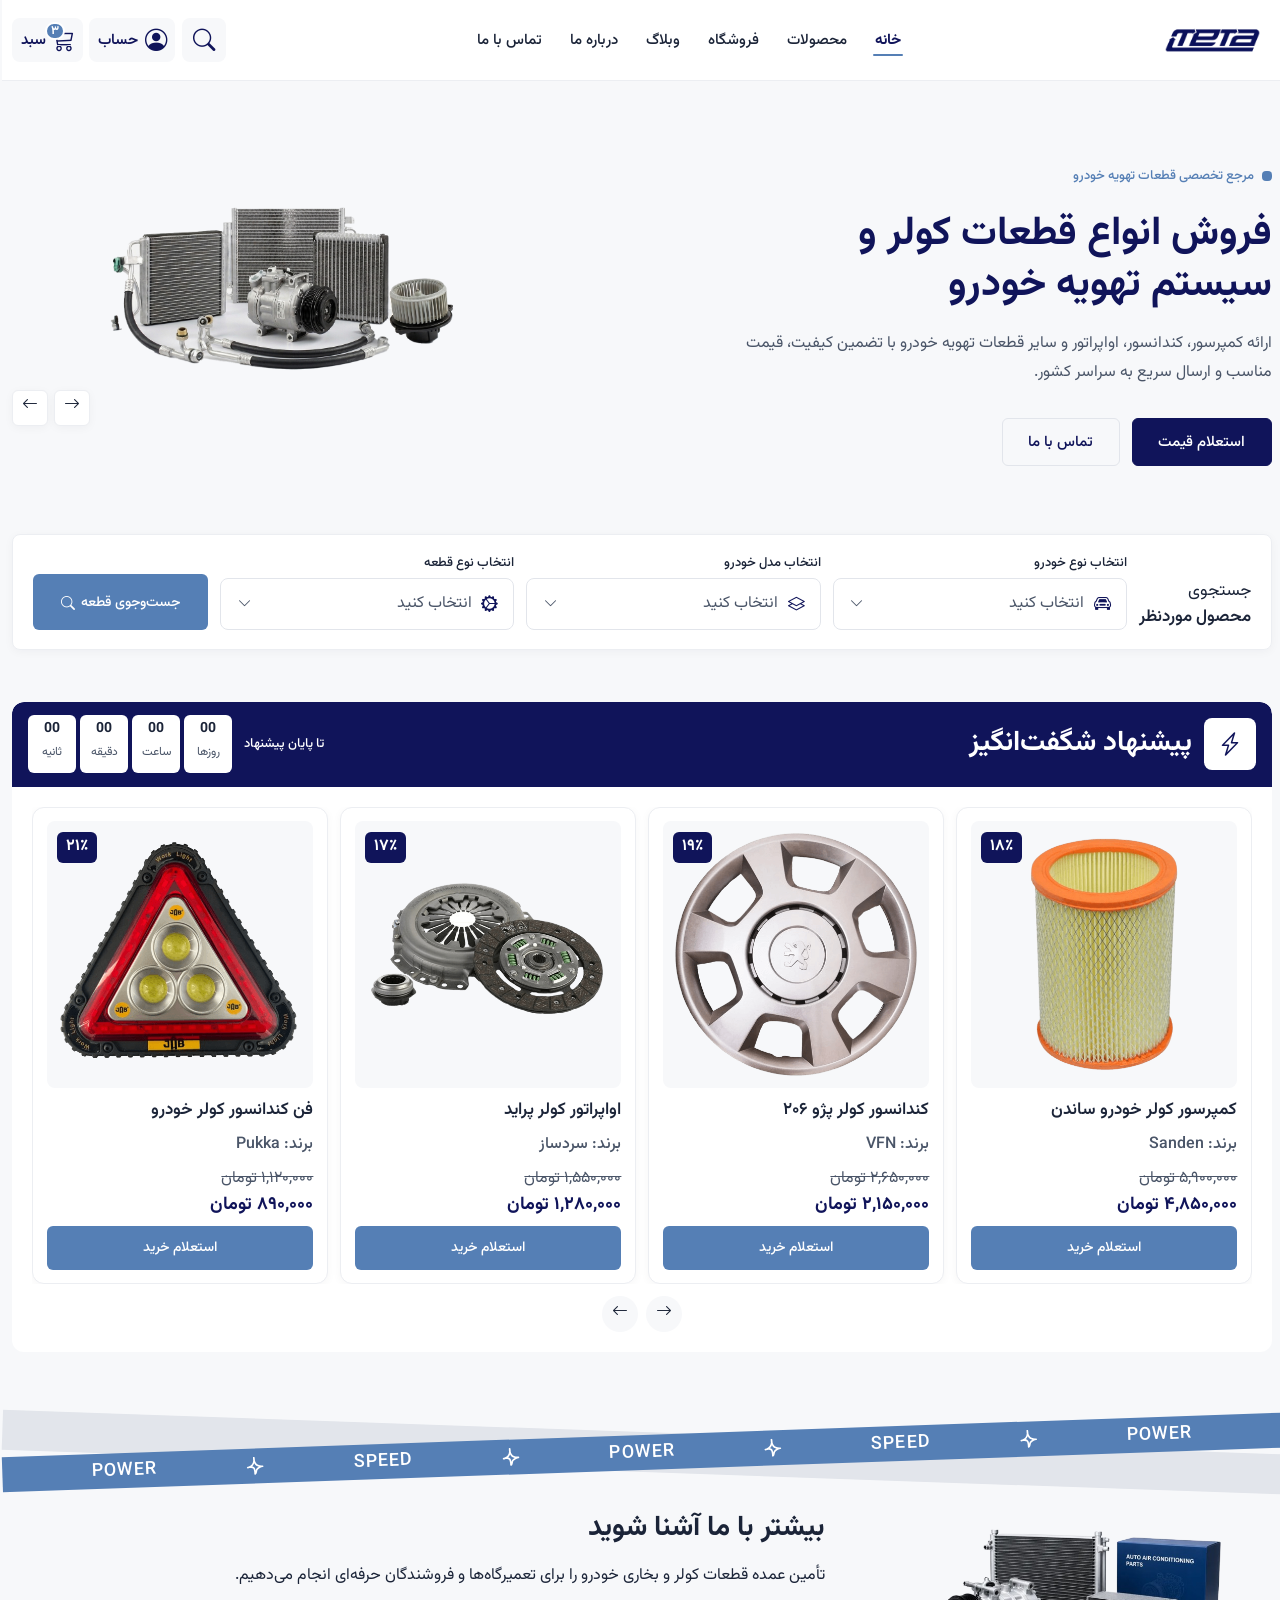
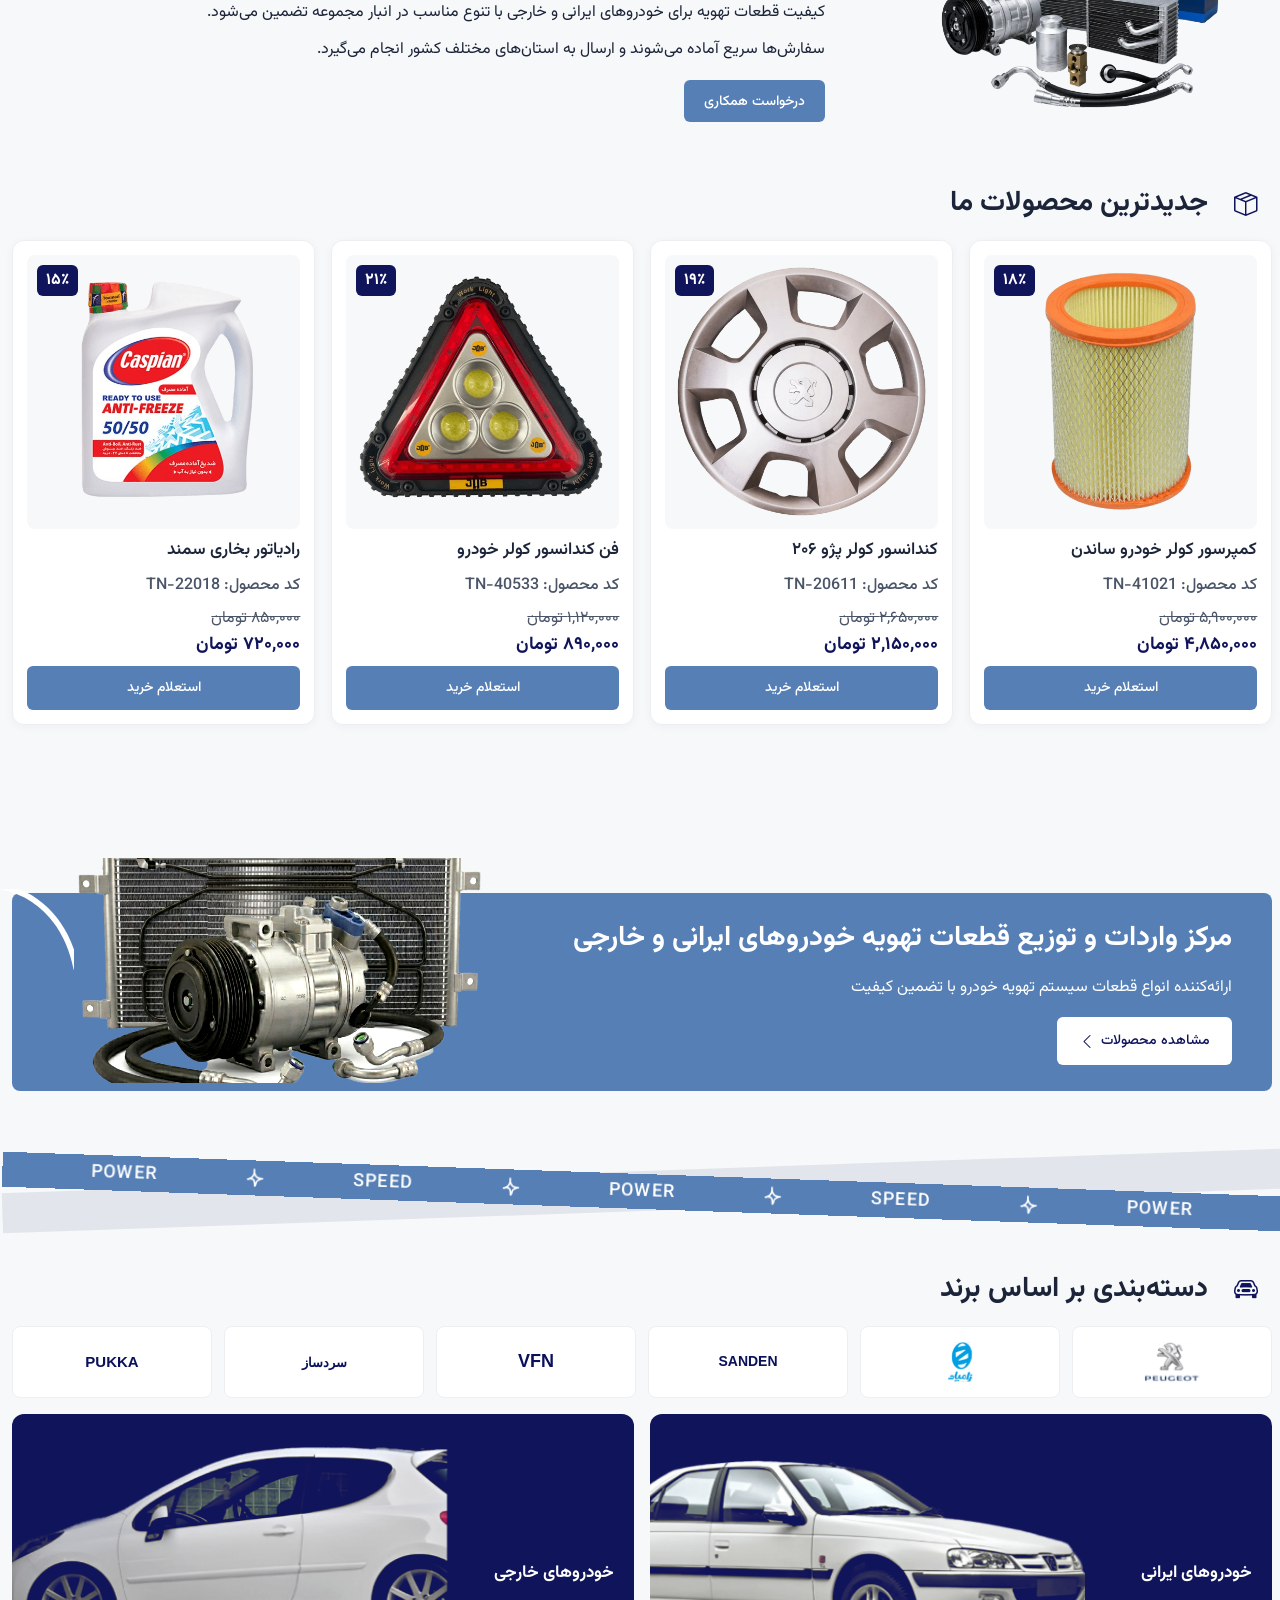
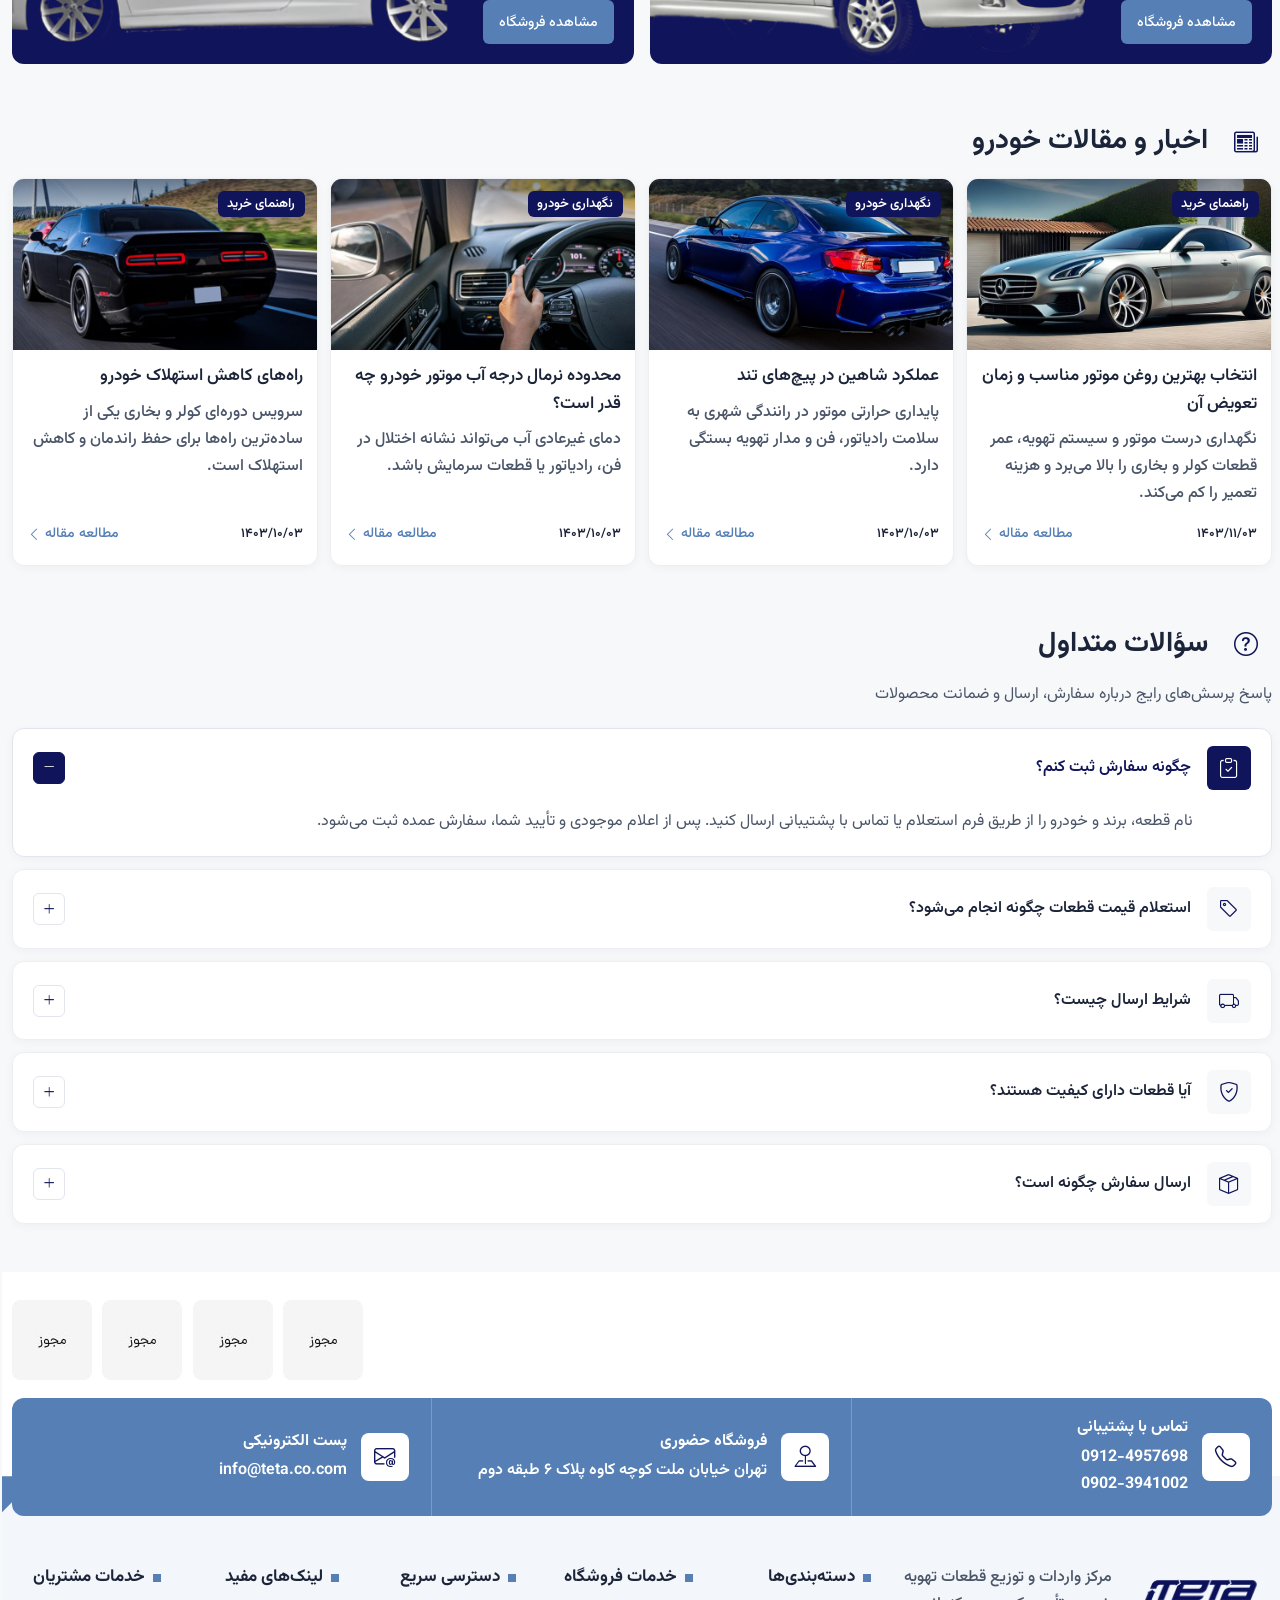
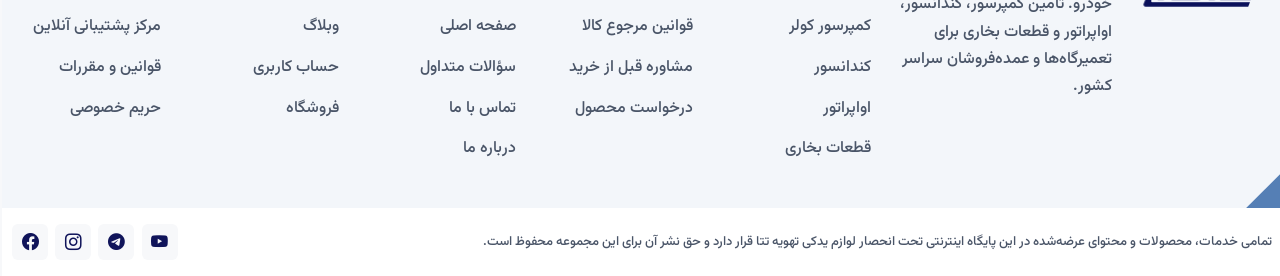
==== index.html @ c3de2de4 "Update icons in header and buttons for improved visual consistency; enhance CSS styles for better la" ====
<!DOCTYPE html>
<html lang="fa" dir="rtl">
  <head>
    <meta charset="UTF-8">
    <meta name="viewport" content="width=device-width, initial-scale=1.0">
    <title>تتا | مرجع تخصصی قطعات تهویه خودرو</title>
    <meta name="description" content="تتا، تأمین‌کننده عمده قطعات کولر و سیستم تهویه خودرو؛ کمپرسور، کندانسور، اواپراتور و قطعات بخاری برای خودروهای ایرانی و خارجی.">
    <link rel="canonical" href="https://teta.co.com/">
    <meta property="og:title" content="تتا | مرجع تخصصی قطعات تهویه خودرو">
    <meta property="og:description" content="فروش عمده کمپرسور، کندانسور، اواپراتور و سایر قطعات سیستم تهویه خودرو با تضمین کیفیت.">
    <meta property="og:type" content="website">
    <meta property="og:url" content="https://teta.co.com/">
    <meta property="og:image" content="assets/logo.png">
    <meta property="og:locale" content="fa_IR">
    <script type="application/ld+json">
      {
        "@context": "https://schema.org",
        "@type": "FAQPage",
        "inLanguage": "fa-IR",
        "mainEntity": [
          {
            "@type": "Question",
            "name": "چگونه سفارش ثبت کنم؟",
            "acceptedAnswer": {
              "@type": "Answer",
              "text": "نام قطعه، برند و خودرو را از طریق فرم استعلام یا تماس با پشتیبانی ارسال کنید. پس از اعلام موجودی و تأیید شما، سفارش عمده ثبت می‌شود."
            }
          },
          {
            "@type": "Question",
            "name": "استعلام قیمت قطعات چگونه انجام می‌شود؟",
            "acceptedAnswer": {
              "@type": "Answer",
              "text": "کد فنی یا مشخصات خودرو را اعلام کنید. قیمت عمده بر اساس تعداد، برند و موجودی انبار اعلام می‌شود."
            }
          },
          {
            "@type": "Question",
            "name": "شرایط ارسال چیست؟",
            "acceptedAnswer": {
              "@type": "Answer",
              "text": "سفارش‌ها پس از آماده‌سازی از انبار تهران به سراسر کشور ارسال می‌شوند. هزینه و زمان تقریبی هنگام تأیید سفارش اعلام می‌گردد."
            }
          },
          {
            "@type": "Question",
            "name": "آیا قطعات دارای کیفیت هستند؟",
            "acceptedAnswer": {
              "@type": "Answer",
              "text": "قطعات از برندهای معتبر تهویه خودرو تأمین و پیش از ارسال کنترل می‌شوند. در صورت مغایرت یا ایراد ساخت، طبق شرایط ضمانت بررسی می‌گردد."
            }
          },
          {
            "@type": "Question",
            "name": "ارسال سفارش چگونه است؟",
            "acceptedAnswer": {
              "@type": "Answer",
              "text": "پس از تأیید سفارش، کالا با باربری معتبر بسته‌بندی و ارسال می‌شود و وضعیت ارسال از طریق پشتیبانی قابل پیگیری است."
            }
          }
        ]
      }
    </script>
    <link rel="icon" href="assets/logo.png">
    <link rel="preconnect" href="https://fonts.googleapis.com">
    <link rel="preconnect" href="https://fonts.gstatic.com" crossorigin>
    <link href="https://fonts.googleapis.com/css2?family=Vazirmatn:wght@400;500;600;700&display=swap" rel="stylesheet">
    <link rel="stylesheet" href="https://cdn.jsdelivr.net/npm/bootstrap-icons@1.11.3/font/bootstrap-icons.min.css">
    <link rel="stylesheet" href="css/variables.css">
    <link rel="stylesheet" href="css/base.css">
    <link rel="stylesheet" href="css/components.css">
    <link rel="stylesheet" href="css/home.css">
  </head>
  <body>
    <a class="skip-link" href="#content">پرش به محتوا</a>

    <header class="site-header">
      <div class="container site-header__inner">
        <button class="site-header__menu-toggle" type="button" data-menu-toggle aria-expanded="false" aria-controls="mobile-nav" aria-label="باز کردن منو">
          <i class="bi bi-list" aria-hidden="true"></i>
        </button>

        <a class="site-header__logo" href="#hero" aria-label="تتا، صفحه اصلی">
          <img src="assets/logo.png" alt="لوگوی تتا">
        </a>

        <nav class="site-nav" aria-label="منوی اصلی">
          <ul class="site-nav__list">
            <li><a class="site-nav__link is-active" href="#hero">خانه</a></li>
            <li><a class="site-nav__link" href="#products">محصولات</a></li>
            <li><a class="site-nav__link" href="#products">فروشگاه</a></li>
            <li><a class="site-nav__link" href="#news">وبلاگ</a></li>
            <li><a class="site-nav__link" href="#about">درباره ما</a></li>
            <li><a class="site-nav__link" href="#contact">تماس با ما</a></li>
          </ul>
        </nav>

        <div class="site-header__actions">
          <button class="site-header__icon-btn site-header__search" type="button" data-search-open aria-label="جستجو">
            <i class="bi bi-search" aria-hidden="true"></i>
          </button>
          <a class="site-header__icon-btn site-header__account" href="#account" aria-label="حساب کاربری">
            <i class="bi bi-person-circle" aria-hidden="true"></i>
            <span class="site-header__icon-label">حساب</span>
          </a>
          <a class="site-header__icon-btn site-header__cart" href="#cart" aria-label="سبد خرید، ۳ کالا">
            <span class="site-header__icon-wrap">
              <i class="bi bi-cart3" aria-hidden="true"></i>
              <span class="site-header__badge">۳</span>
            </span>
            <span class="site-header__icon-label">سبد</span>
          </a>
        </div>
      </div>
    </header>

    <div class="mobile-nav" id="mobile-nav" data-mobile-nav>
      <div class="mobile-nav__backdrop" data-menu-backdrop></div>
      <div class="mobile-nav__panel" role="dialog" aria-modal="true" aria-label="منوی موبایل">
        <button class="icon-button mobile-nav__close" type="button" data-menu-close aria-label="بستن منو">
          <i class="bi bi-x-lg" aria-hidden="true"></i>
        </button>
        <a class="mobile-nav__link" href="#hero">خانه</a>
        <a class="mobile-nav__link" href="#products">محصولات</a>
        <a class="mobile-nav__link" href="#products">فروشگاه</a>
        <a class="mobile-nav__link" href="#news">وبلاگ</a>
        <a class="mobile-nav__link" href="#about">درباره ما</a>
        <a class="mobile-nav__link" href="#contact">تماس با ما</a>
        <a class="mobile-nav__link" href="#account">حساب کاربری</a>
        <a class="mobile-nav__link" href="#cart">سبد خرید <span class="site-header__badge site-header__badge--inline">۳</span></a>
        <a class="primary-button" href="#contact">استعلام قیمت</a>
      </div>
    </div>

    <div class="search-modal" data-search-modal aria-hidden="true">
      <div class="search-modal__dialog" role="dialog" aria-labelledby="search-title">
        <h2 id="search-title">به دنبال چی می‌گردید؟</h2>
        <form class="search-modal__form" data-header-search-form>
          <label class="visually-hidden" for="header-search">جستجوی محصول</label>
          <input class="search-modal__input" id="header-search" type="search" placeholder="نام قطعه، برند یا خودرو">
          <button class="primary-button" type="submit">جستجو</button>
          <button class="ghost-button" type="button" data-search-close>بستن</button>
        </form>
      </div>
    </div>

    <main id="content">
      <section class="hero" id="hero">
        <div class="container hero__grid">
          <div class="hero__copy">
            <p class="hero__eyebrow">مرجع تخصصی قطعات تهویه خودرو</p>
            <h1>فروش انواع قطعات کولر و سیستم تهویه خودرو</h1>
            <p class="hero__lead">ارائه کمپرسور، کندانسور، اواپراتور و سایر قطعات تهویه خودرو با تضمین کیفیت، قیمت مناسب و ارسال سریع به سراسر کشور.</p>
            <div class="hero__actions">
              <a class="hero-button hero-button--primary" href="#contact">استعلام قیمت</a>
              <a class="hero-button hero-button--ghost" href="#contact">تماس با ما</a>
            </div>
          </div>

          <div class="hero-slider" data-hero-slider>
            <div class="hero-slider__track">
              <article class="hero-slide is-active" data-hero-slide>
                <img class="hero-slide__image" src="assets/hero/hero-1.png" alt="کمپرسور، کندانسور و لوله‌های سیستم کولر خودرو">
              </article>
              <article class="hero-slide" data-hero-slide>
                <img class="hero-slide__image" src="assets/hero/hero-2.png" alt="قطعات کولر و تهویه خودروهای ایرانی">
              </article>
              <article class="hero-slide" data-hero-slide>
                <img class="hero-slide__image" src="assets/hero/hero-3.png" alt="قطعات کولر و تهویه خودروهای خارجی">
              </article>
            </div>
            <div class="hero-slider__nav">
              <button class="hero-slider__btn" type="button" data-hero-prev aria-label="اسلاید قبلی"><i class="bi bi-arrow-right"></i></button>
              <button class="hero-slider__btn" type="button" data-hero-next aria-label="اسلاید بعدی"><i class="bi bi-arrow-left"></i></button>
            </div>
          </div>
        </div>
      </section>

      <section class="product-search" aria-labelledby="search-heading">
        <div class="container">
          <form class="product-search__panel" data-product-search>
            <p class="product-search__title" id="search-heading">جستجوی<br><span>محصول موردنظر</span></p>
            <div class="product-search__fields">
              <div class="field-select field-select--type">
                <label class="field-select__label" for="vehicle-type">انتخاب نوع خودرو</label>
                <div class="field-select__control">
                  <select id="vehicle-type" name="vehicleType">
                    <option value="">انتخاب کنید</option>
                    <option value="سواری ایرانی">سواری ایرانی</option>
                    <option value="سواری خارجی">سواری خارجی</option>
                    <option value="خودرو سنگین">خودرو سنگین</option>
                  </select>
                </div>
              </div>
              <div class="field-select field-select--model">
                <label class="field-select__label" for="vehicle-model">انتخاب مدل خودرو</label>
                <div class="field-select__control">
                  <select id="vehicle-model" name="vehicleModel">
                    <option value="">انتخاب کنید</option>
                    <option value="پراید">پراید</option>
                    <option value="پژو ۲۰۶">پژو ۲۰۶</option>
                    <option value="پژو ۴۰۵">پژو ۴۰۵</option>
                    <option value="سمند">سمند</option>
                    <option value="شاهین">شاهین</option>
                    <option value="زانتیا">زانتیا</option>
                  </select>
                </div>
              </div>
              <div class="field-select field-select--part">
                <label class="field-select__label" for="part">انتخاب نوع قطعه</label>
                <div class="field-select__control">
                  <select id="part" name="part">
                    <option value="">انتخاب کنید</option>
                    <option value="کمپرسور">کمپرسور کولر</option>
                    <option value="کندانسور">کندانسور</option>
                    <option value="اواپراتور">اواپراتور</option>
                    <option value="فن کولر">فن کولر</option>
                    <option value="درایر">درایر</option>
                    <option value="بخاری">رادیاتور بخاری</option>
                  </select>
                </div>
              </div>
              <button class="primary-button product-search__submit" type="submit">
                جست‌وجوی قطعه
                <i class="bi bi-search" aria-hidden="true"></i>
              </button>
            </div>
          </form>
        </div>
      </section>

      <section class="offers" aria-labelledby="offers-title">
        <div class="container">
          <div class="panel">
            <div class="section-head section-head--dark">
              <div class="section-head__title-wrap">
                <span class="section-head__icon" aria-hidden="true"><i class="bi bi-lightning-charge"></i></span>
                <h2 class="section-head__title" id="offers-title">پیشنهاد شگفت‌انگیز</h2>
              </div>
              <div class="countdown" data-countdown="2026-09-24T23:59:59">
                <p class="countdown__caption">تا پایان پیشنهاد</p>
                <div class="countdown__items">
                  <div class="countdown__item"><span class="countdown__value" data-days>00</span><span class="countdown__label">روزها</span></div>
                  <div class="countdown__item"><span class="countdown__value" data-hours>00</span><span class="countdown__label">ساعت</span></div>
                  <div class="countdown__item"><span class="countdown__value" data-minutes>00</span><span class="countdown__label">دقیقه</span></div>
                  <div class="countdown__item"><span class="countdown__value" data-seconds>00</span><span class="countdown__label">ثانیه</span></div>
                </div>
              </div>
            </div>
            <div class="panel__body">
              <div class="carousel" data-carousel data-desktop="4" data-tablet="3" data-mobile="1" data-autoplay="true">
                <div class="carousel__viewport">
                  <div class="carousel__track" data-carousel-track data-product-rail="featured"></div>
                </div>
                <div class="carousel__nav">
                  <button class="carousel__btn" type="button" data-carousel-prev aria-label="قبلی"><i class="bi bi-arrow-right"></i></button>
                  <button class="carousel__btn" type="button" data-carousel-next aria-label="بعدی"><i class="bi bi-arrow-left"></i></button>
                </div>
              </div>
            </div>
          </div>
        </div>
      </section>

      <div class="marquee" aria-hidden="true">
        <div class="marquee__bar">
          <span class="marquee__item">POWER</span>
          <span class="marquee__bolt"></span>
          <span class="marquee__item">SPEED</span>
          <span class="marquee__bolt"></span>
          <span class="marquee__item">POWER</span>
          <span class="marquee__bolt"></span>
          <span class="marquee__item">SPEED</span>
          <span class="marquee__bolt"></span>
          <span class="marquee__item">POWER</span>
        </div>
      </div>

      <section class="about" id="about">
        <div class="container about__grid">
          <div class="about__visual">
            <img class="about__image" src="assets/hero/about.png" alt="قطعات سیستم تهویه و کولر خودرو">
          </div>
          <div class="about__text">
            <h2>بیشتر با ما آشنا شوید</h2>
            <div class="about__copy">
              <p>تأمین عمده قطعات کولر و بخاری خودرو را برای تعمیرگاه‌ها و فروشندگان حرفه‌ای انجام می‌دهیم.</p>
              <p>کیفیت قطعات تهویه برای خودروهای ایرانی و خارجی با تنوع مناسب در انبار مجموعه تضمین می‌شود.</p>
              <p>سفارش‌ها سریع آماده می‌شوند و ارسال به استان‌های مختلف کشور انجام می‌گیرد.</p>
            </div>
            <a class="primary-button about__cta" href="#contact">درخواست همکاری</a>
          </div>
        </div>
      </section>

      <section class="products-rail" id="products" aria-labelledby="newest-title">
        <div class="container">
          <div class="section-head section-head--light">
            <div class="section-head__title-wrap">
              <span class="section-head__icon" aria-hidden="true"><i class="bi bi-box-seam"></i></span>
              <h2 id="newest-title">جدیدترین محصولات ما</h2>
            </div>
          </div>
          <div class="product-grid" data-product-rail="newest"></div>
        </div>
      </section>

      <section class="promo-banner" aria-label="معرفی مجموعه تتا">
        <div class="container">
          <div class="promo-banner__panel">
            <svg class="promo-banner__curve" viewBox="0 0 75 82" aria-hidden="true" focusable="false">
              <path fill="currentColor" fill-rule="evenodd" d="M2.26183 0.569805C42.4929 8.57232 66.8041 41.0889 74.4559 79.7284C74.7472 81.2478 76.226 82.2495 77.7496 81.9456C79.2621 81.6417 80.2479 80.1561 79.9454 78.6366C71.8566 37.7349 45.9214 3.5188 3.34879 -4.94518C1.82514 -5.24907 0.357025 -4.25865 0.0545359 -2.73919C-0.247954 -1.20847 0.738179 0.265912 2.26183 0.569805Z"/>
            </svg>
            <div class="promo-banner__copy">
              <h2 class="promo-banner__title">مرکز واردات و توزیع قطعات تهویه خودروهای ایرانی و خارجی</h2>
              <p class="promo-banner__subtitle">ارائه‌کننده انواع قطعات سیستم تهویه خودرو با تضمین کیفیت</p>
              <a class="promo-banner__cta" href="#products">
                مشاهده محصولات
                <i class="bi bi-chevron-left" aria-hidden="true"></i>
              </a>
            </div>
            <div class="promo-banner__media">
              <img class="promo-banner__image" src="assets/hero/banner.png" alt="کمپرسور، کندانسور و شیلنگ‌های سیستم تهویه خودرو">
            </div>
          </div>
        </div>
      </section>

      <div class="marquee marquee--reverse" aria-hidden="true">
        <div class="marquee__bar">
          <span class="marquee__item">POWER</span>
          <span class="marquee__bolt"></span>
          <span class="marquee__item">SPEED</span>
          <span class="marquee__bolt"></span>
          <span class="marquee__item">POWER</span>
          <span class="marquee__bolt"></span>
          <span class="marquee__item">SPEED</span>
          <span class="marquee__bolt"></span>
          <span class="marquee__item">POWER</span>
        </div>
      </div>

      <section class="brands-section" aria-labelledby="brands-title">
        <div class="container">
          <div class="section-head section-head--light">
            <div class="section-head__title-wrap">
              <span class="section-head__icon" aria-hidden="true"><i class="bi bi-car-front"></i></span>
              <h2 id="brands-title">دسته‌بندی بر اساس برند</h2>
            </div>
          </div>
          <div class="carousel" data-carousel data-desktop="6" data-tablet="5" data-mobile="3">
            <div class="carousel__viewport">
              <div class="carousel__track" data-carousel-track>
                <div class="carousel__slide" data-carousel-slide>
                  <a class="brand-card" href="#products">
                    <span class="brand-card__logo">
                      <img src="assets/brands/peugeot.svg" alt="پژو" width="80" height="40">
                    </span>
                  </a>
                </div>
                <div class="carousel__slide" data-carousel-slide>
                  <a class="brand-card" href="#products">
                    <span class="brand-card__logo">
                      <img src="assets/brands/zamyad.svg" alt="زامیاد" width="80" height="40">
                    </span>
                  </a>
                </div>
                <div class="carousel__slide" data-carousel-slide>
                  <a class="brand-card" href="#products">
                    <span class="brand-card__logo">
                      <img src="assets/brands/sanden.svg" alt="Sanden" width="80" height="40">
                    </span>
                  </a>
                </div>
                <div class="carousel__slide" data-carousel-slide>
                  <a class="brand-card" href="#products">
                    <span class="brand-card__logo">
                      <img src="assets/brands/vfn.svg" alt="VFN" width="80" height="40">
                    </span>
                  </a>
                </div>
                <div class="carousel__slide" data-carousel-slide>
                  <a class="brand-card" href="#products">
                    <span class="brand-card__logo">
                      <img src="assets/brands/sardsaz.svg" alt="سردساز" width="80" height="40">
                    </span>
                  </a>
                </div>
                <div class="carousel__slide" data-carousel-slide>
                  <a class="brand-card" href="#products">
                    <span class="brand-card__logo">
                      <img src="assets/brands/pukka.svg" alt="Pukka" width="80" height="40">
                    </span>
                  </a>
                </div>
                <div class="carousel__slide" data-carousel-slide>
                  <a class="brand-card" href="#products">
                    <span class="brand-card__logo">
                      <img src="assets/brands/soyab.svg" alt="سویاب صنعت" width="80" height="40">
                    </span>
                  </a>
                </div>
              </div>
            </div>
          </div>

          <div class="category-banners">
            <a class="category-banner category-banner--iranian" href="#products" aria-label="خودروهای ایرانی، مشاهده فروشگاه">
              <img class="category-banner__image" src="assets/category/iranian.png" alt="">
              <span class="category-banner__overlay" aria-hidden="true"></span>
              <span class="category-banner__content">
                <h3 class="category-banner__title">خودروهای ایرانی</h3>
                <span class="primary-button category-banner__cta" aria-hidden="true">مشاهده فروشگاه</span>
              </span>
            </a>
            <a class="category-banner category-banner--foreign" href="#products" aria-label="خودروهای خارجی، مشاهده فروشگاه">
              <img class="category-banner__image" src="assets/category/peugeot-206.png" alt="">
              <span class="category-banner__overlay" aria-hidden="true"></span>
              <span class="category-banner__content">
                <h3 class="category-banner__title">خودروهای خارجی</h3>
                <span class="primary-button category-banner__cta" aria-hidden="true">مشاهده فروشگاه</span>
              </span>
            </a>
          </div>
        </div>
      </section>

      <section class="news-section" id="news" aria-labelledby="news-title">
        <div class="container">
          <div class="section-head section-head--light">
            <div class="section-head__title-wrap">
              <span class="section-head__icon" aria-hidden="true"><i class="bi bi-newspaper"></i></span>
              <h2 id="news-title">اخبار و مقالات خودرو</h2>
            </div>
          </div>
          <div class="media-grid">
            <article class="media-card">
              <a class="media-card__link" href="#news" aria-label="مطالعه مقاله: انتخاب بهترین روغن موتور مناسب و زمان تعویض آن">
                <span class="media-card__image-wrap">
                  <img class="media-card__image" src="assets/blog/blog-1.jpg" alt="">
                  <span class="media-card__category">راهنمای خرید</span>
                </span>
                <span class="media-card__body">
                  <h3 class="media-card__title">انتخاب بهترین روغن موتور مناسب و زمان تعویض آن</h3>
                  <p class="media-card__excerpt">نگهداری درست موتور و سیستم تهویه، عمر قطعات کولر و بخاری را بالا می‌برد و هزینه تعمیر را کم می‌کند.</p>
                  <span class="media-card__footer">
                    <time class="media-card__date" datetime="2025-01-22">۱۴۰۳/۱۱/۰۳</time>
                    <span class="media-card__cta">مطالعه مقاله <i class="bi bi-chevron-left" aria-hidden="true"></i></span>
                  </span>
                </span>
              </a>
            </article>
            <article class="media-card">
              <a class="media-card__link" href="#news" aria-label="مطالعه مقاله: عملکرد شاهین در پیچ‌های تند">
                <span class="media-card__image-wrap">
                  <img class="media-card__image" src="assets/blog/blog-2.jpg" alt="">
                  <span class="media-card__category">نگهداری خودرو</span>
                </span>
                <span class="media-card__body">
                  <h3 class="media-card__title">عملکرد شاهین در پیچ‌های تند</h3>
                  <p class="media-card__excerpt">پایداری حرارتی موتور در رانندگی شهری به سلامت رادیاتور، فن و مدار تهویه بستگی دارد.</p>
                  <span class="media-card__footer">
                    <time class="media-card__date" datetime="2024-12-23">۱۴۰۳/۱۰/۰۳</time>
                    <span class="media-card__cta">مطالعه مقاله <i class="bi bi-chevron-left" aria-hidden="true"></i></span>
                  </span>
                </span>
              </a>
            </article>
            <article class="media-card">
              <a class="media-card__link" href="#news" aria-label="مطالعه مقاله: محدوده نرمال درجه آب موتور خودرو چه قدر است؟">
                <span class="media-card__image-wrap">
                  <img class="media-card__image" src="assets/blog/blog-3.jpg" alt="">
                  <span class="media-card__category">نگهداری خودرو</span>
                </span>
                <span class="media-card__body">
                  <h3 class="media-card__title">محدوده نرمال درجه آب موتور خودرو چه قدر است؟</h3>
                  <p class="media-card__excerpt">دمای غیرعادی آب می‌تواند نشانه اختلال در فن، رادیاتور یا قطعات سرمایش باشد.</p>
                  <span class="media-card__footer">
                    <time class="media-card__date" datetime="2024-12-23">۱۴۰۳/۱۰/۰۳</time>
                    <span class="media-card__cta">مطالعه مقاله <i class="bi bi-chevron-left" aria-hidden="true"></i></span>
                  </span>
                </span>
              </a>
            </article>
            <article class="media-card">
              <a class="media-card__link" href="#news" aria-label="مطالعه مقاله: راه‌های کاهش استهلاک خودرو">
                <span class="media-card__image-wrap">
                  <img class="media-card__image" src="assets/blog/blog-4.jpg" alt="">
                  <span class="media-card__category">راهنمای خرید</span>
                </span>
                <span class="media-card__body">
                  <h3 class="media-card__title">راه‌های کاهش استهلاک خودرو</h3>
                  <p class="media-card__excerpt">سرویس دوره‌ای کولر و بخاری یکی از ساده‌ترین راه‌ها برای حفظ راندمان و کاهش استهلاک است.</p>
                  <span class="media-card__footer">
                    <time class="media-card__date" datetime="2024-12-23">۱۴۰۳/۱۰/۰۳</time>
                    <span class="media-card__cta">مطالعه مقاله <i class="bi bi-chevron-left" aria-hidden="true"></i></span>
                  </span>
                </span>
              </a>
            </article>
          </div>
        </div>
      </section>

      <section class="faq-section" id="faq" aria-labelledby="faq-title">
        <div class="container">
          <div class="section-head section-head--light">
            <div class="section-head__title-wrap">
              <span class="section-head__icon" aria-hidden="true"><i class="bi bi-question-circle"></i></span>
              <h2 id="faq-title">سؤالات متداول</h2>
            </div>
          </div>
          <p class="faq-section__lead">پاسخ پرسش‌های رایج درباره سفارش، ارسال و ضمانت محصولات</p>
          <div class="faq" data-faq>
            <article class="faq__item is-open">
              <h3 class="faq__heading">
                <button class="faq__question" type="button" id="faq-q-1" data-faq-trigger aria-expanded="true" aria-controls="faq-a-1">
                  <span class="faq__icon" aria-hidden="true"><i class="bi bi-clipboard-check"></i></span>
                  <span class="faq__text">چگونه سفارش ثبت کنم؟</span>
                  <span class="faq__toggle" aria-hidden="true"><i class="bi bi-plus-lg faq__toggle-plus"></i><i class="bi bi-dash-lg faq__toggle-minus"></i></span>
                </button>
              </h3>
              <div class="faq__panel" id="faq-a-1" role="region" aria-labelledby="faq-q-1" aria-hidden="false" data-faq-panel>
                <div class="faq__panel-inner">
                  <p class="faq__answer">نام قطعه، برند و خودرو را از طریق فرم استعلام یا تماس با پشتیبانی ارسال کنید. پس از اعلام موجودی و تأیید شما، سفارش عمده ثبت می‌شود.</p>
                </div>
              </div>
            </article>
            <article class="faq__item">
              <h3 class="faq__heading">
                <button class="faq__question" type="button" id="faq-q-2" data-faq-trigger aria-expanded="false" aria-controls="faq-a-2">
                  <span class="faq__icon" aria-hidden="true"><i class="bi bi-tag"></i></span>
                  <span class="faq__text">استعلام قیمت قطعات چگونه انجام می‌شود؟</span>
                  <span class="faq__toggle" aria-hidden="true"><i class="bi bi-plus-lg faq__toggle-plus"></i><i class="bi bi-dash-lg faq__toggle-minus"></i></span>
                </button>
              </h3>
              <div class="faq__panel" id="faq-a-2" role="region" aria-labelledby="faq-q-2" aria-hidden="true" data-faq-panel>
                <div class="faq__panel-inner">
                  <p class="faq__answer">کد فنی یا مشخصات خودرو را اعلام کنید. قیمت عمده بر اساس تعداد، برند و موجودی انبار اعلام می‌شود.</p>
                </div>
              </div>
            </article>
            <article class="faq__item">
              <h3 class="faq__heading">
                <button class="faq__question" type="button" id="faq-q-3" data-faq-trigger aria-expanded="false" aria-controls="faq-a-3">
                  <span class="faq__icon" aria-hidden="true"><i class="bi bi-truck"></i></span>
                  <span class="faq__text">شرایط ارسال چیست؟</span>
                  <span class="faq__toggle" aria-hidden="true"><i class="bi bi-plus-lg faq__toggle-plus"></i><i class="bi bi-dash-lg faq__toggle-minus"></i></span>
                </button>
              </h3>
              <div class="faq__panel" id="faq-a-3" role="region" aria-labelledby="faq-q-3" aria-hidden="true" data-faq-panel>
                <div class="faq__panel-inner">
                  <p class="faq__answer">سفارش‌ها پس از آماده‌سازی از انبار تهران به سراسر کشور ارسال می‌شوند. هزینه و زمان تقریبی هنگام تأیید سفارش اعلام می‌گردد.</p>
                </div>
              </div>
            </article>
            <article class="faq__item">
              <h3 class="faq__heading">
                <button class="faq__question" type="button" id="faq-q-4" data-faq-trigger aria-expanded="false" aria-controls="faq-a-4">
                  <span class="faq__icon" aria-hidden="true"><i class="bi bi-shield-check"></i></span>
                  <span class="faq__text">آیا قطعات دارای کیفیت هستند؟</span>
                  <span class="faq__toggle" aria-hidden="true"><i class="bi bi-plus-lg faq__toggle-plus"></i><i class="bi bi-dash-lg faq__toggle-minus"></i></span>
                </button>
              </h3>
              <div class="faq__panel" id="faq-a-4" role="region" aria-labelledby="faq-q-4" aria-hidden="true" data-faq-panel>
                <div class="faq__panel-inner">
                  <p class="faq__answer">قطعات از برندهای معتبر تهویه خودرو تأمین و پیش از ارسال کنترل می‌شوند. در صورت مغایرت یا ایراد ساخت، طبق شرایط ضمانت بررسی می‌گردد.</p>
                </div>
              </div>
            </article>
            <article class="faq__item">
              <h3 class="faq__heading">
                <button class="faq__question" type="button" id="faq-q-5" data-faq-trigger aria-expanded="false" aria-controls="faq-a-5">
                  <span class="faq__icon" aria-hidden="true"><i class="bi bi-box-seam"></i></span>
                  <span class="faq__text">ارسال سفارش چگونه است؟</span>
                  <span class="faq__toggle" aria-hidden="true"><i class="bi bi-plus-lg faq__toggle-plus"></i><i class="bi bi-dash-lg faq__toggle-minus"></i></span>
                </button>
              </h3>
              <div class="faq__panel" id="faq-a-5" role="region" aria-labelledby="faq-q-5" aria-hidden="true" data-faq-panel>
                <div class="faq__panel-inner">
                  <p class="faq__answer">پس از تأیید سفارش، کالا با باربری معتبر بسته‌بندی و ارسال می‌شود و وضعیت ارسال از طریق پشتیبانی قابل پیگیری است.</p>
                </div>
              </div>
            </article>
          </div>
        </div>
      </section>
    </main>

    <footer class="site-footer" id="contact">
      <div class="container">
        <div class="footer-licenses" aria-label="مجوزها">
          <img class="footer-licenses__item" src="assets/license.jpg" alt="">
          <img class="footer-licenses__item" src="assets/license.jpg" alt="">
          <img class="footer-licenses__item" src="assets/license.jpg" alt="">
          <img class="footer-licenses__item" src="assets/license.jpg" alt="">
        </div>

        <div class="footer-contacts">
          <article class="footer-contact">
            <span class="footer-contact__icon" aria-hidden="true"><i class="bi bi-telephone"></i></span>
            <div class="footer-contact__body">
              <p class="footer-contact__label">تماس با پشتیبانی</p>
              <p class="footer-contact__value">0912-4957698<br>0902-3941002</p>
            </div>
          </article>
          <article class="footer-contact">
            <span class="footer-contact__icon" aria-hidden="true"><i class="bi bi-pin-map"></i></span>
            <div class="footer-contact__body">
              <p class="footer-contact__label">فروشگاه حضوری</p>
              <p class="footer-contact__value">تهران خیابان ملت کوچه کاوه پلاک ۶ طبقه دوم</p>
            </div>
          </article>
          <article class="footer-contact">
            <span class="footer-contact__icon" aria-hidden="true"><i class="bi bi-envelope-at"></i></span>
            <div class="footer-contact__body">
              <p class="footer-contact__label">پست الکترونیکی</p>
              <p class="footer-contact__value">info@teta.co.com</p>
            </div>
          </article>
        </div>
      </div>

      <div class="footer-body">
        <div class="container">
          <div class="footer-main">
            <div class="footer-brand">
              <img class="footer-brand__logo" src="assets/logo.png" alt="تتا">
              <p class="footer-brand__text">مرکز واردات و توزیع قطعات تهویه خودرو. تأمین کمپرسور، کندانسور، اواپراتور و قطعات بخاری برای تعمیرگاه‌ها و عمده‌فروشان سراسر کشور.</p>
            </div>
            <div class="footer-links">
              <h3 class="footer-links__title">دسته‌بندی‌ها</h3>
              <a href="#products">کمپرسور کولر</a>
              <a href="#products">کندانسور</a>
              <a href="#products">اواپراتور</a>
              <a href="#products">قطعات بخاری</a>
            </div>
            <div class="footer-links">
              <h3 class="footer-links__title">خدمات فروشگاه</h3>
              <a href="#contact">قوانین مرجوع کالا</a>
              <a href="#contact">مشاوره قبل از خرید</a>
              <a href="#contact">درخواست محصول</a>
            </div>
            <div class="footer-links">
              <h3 class="footer-links__title">دسترسی سریع</h3>
              <a href="#hero">صفحه اصلی</a>
              <a href="#faq">سؤالات متداول</a>
              <a href="#contact">تماس با ما</a>
              <a href="#about">درباره ما</a>
            </div>
            <div class="footer-links">
              <h3 class="footer-links__title">لینک‌های مفید</h3>
              <a href="#news">وبلاگ</a>
              <a href="#account">حساب کاربری</a>
              <a href="#products">فروشگاه</a>
            </div>
            <div class="footer-links">
              <h3 class="footer-links__title">خدمات مشتریان</h3>
              <a href="#contact">مرکز پشتیبانی آنلاین</a>
              <a href="#contact">قوانین و مقررات</a>
              <a href="#contact">حریم خصوصی</a>
            </div>
          </div>
        </div>
      </div>

      <div class="footer-bottom">
        <div class="container footer-bottom__inner">
          <p>تمامی خدمات، محصولات و محتوای عرضه‌شده در این پایگاه اینترنتی تحت انحصار لوازم یدکی تهویه تتا قرار دارد و حق نشر آن برای این مجموعه محفوظ است.</p>
          <div class="social-links">
            <a href="#" aria-label="یوتیوب"><i class="bi bi-youtube"></i></a>
            <a href="#" aria-label="تلگرام"><i class="bi bi-telegram"></i></a>
            <a href="#" aria-label="اینستاگرام"><i class="bi bi-instagram"></i></a>
            <a href="#" aria-label="فیسبوک"><i class="bi bi-facebook"></i></a>
          </div>
        </div>
      </div>
    </footer>

    <script type="module" src="js/main.js"></script>
  </body>
</html>
---- css/variables.css ----
:root {
  --color-primary: #10145a;
  --color-secondary: #557fb5;
  --color-text: #1b2438;
  --color-accent: #1b2438;
  --color-muted: #4a5568;
  --color-white: #ffffff;
  --color-bg: #f7f8fa;
  --color-border: #e2e5eb;
  --color-border-soft: #eceef2;
  --color-overlay: rgba(27, 36, 56, 0.55);
  --color-blur: rgba(85, 127, 181, 0.22);
  --color-glass: rgba(217, 217, 217, 0.16);
  --color-surface-tint: color-mix(in srgb, var(--color-secondary) 10%, var(--color-white));
  --color-border-tint: color-mix(in srgb, var(--color-secondary) 28%, var(--color-white));
  --color-footer-bg: color-mix(in srgb, var(--color-secondary) 7%, var(--color-white));

  --font-family-base: "Vazirmatn", "IRANSansX", Tahoma, Arial, sans-serif;
  --font-family-heading: "Vazirmatn", "IRANSansX", Tahoma, Arial, sans-serif;
  --font-size-hero: 2.25rem;
  --font-size-section: 1.5rem;
  --font-size-card: 0.9375rem;
  --font-size-body: 0.875rem;
  --font-size-meta: 0.8125rem;
  --font-size-button: 0.875rem;
  --line-height-hero: 2.75rem;
  --line-height-section: 2.1rem;
  --line-height-body: 1.75rem;
  --font-weight-regular: 400;
  --font-weight-medium: 500;
  --font-weight-semibold: 600;
  --font-weight-bold: 700;

  --radius-sm: 4px;
  --radius-md: 6px;
  --radius-lg: 8px;
  --radius-xl: 12px;
  --shadow-card: 0 2px 10px rgba(27, 36, 56, 0.04);
  --shadow-header: none;

  --container-max: 1344px;
  --space-section: 2.25rem;
  --header-height: 80px;
}

@media (min-width: 768px) {
  :root {
    --font-size-hero: 2.375rem;
    --font-size-section: 1.625rem;
    --font-size-card: 1rem;
    --font-size-body: 0.9375rem;
    --line-height-hero: 2.875rem;
    --line-height-section: 2.25rem;
    --space-section: 2.75rem;
    --header-height: 80px;
  }
}

@media (min-width: 1024px) {
  :root {
    --font-size-hero: 2.5rem;
    --font-size-section: 1.75rem;
    --font-size-card: 1.0625rem;
    --font-size-body: 1rem;
    --line-height-hero: 3.15rem;
    --line-height-section: 2.45rem;
    --line-height-body: 1.875rem;
    --space-section: 3.25rem;
    --header-height: 80px;
  }
}
---- css/base.css ----
*,
*::before,
*::after {
  box-sizing: border-box;
}

html {
  scroll-behavior: smooth;
}

body {
  margin: 0;
  background-color: var(--color-bg);
  color: var(--color-text);
  font-family: var(--font-family-base);
  font-size: var(--font-size-body);
  font-weight: var(--font-weight-regular);
  line-height: var(--line-height-body);
}

img {
  max-width: 100%;
  height: auto;
  display: block;
}

a {
  color: inherit;
  text-decoration: none;
  font-family: var(--font-family-heading);
}

i.bi {
  display: inline-flex;
  align-items: center;
  justify-content: center;
  line-height: 1;
}

button,
input,
select,
textarea {
  font-family: inherit;
}

h1,
h2,
h3,
h4,
h5,
h6 {
  margin: 0;
  color: var(--color-accent);
  font-family: var(--font-family-heading);
  font-weight: var(--font-weight-semibold);
}

h1 {
  font-size: var(--font-size-hero);
  font-weight: var(--font-weight-bold);
  line-height: var(--line-height-hero);
}

h2 {
  font-size: var(--font-size-section);
  font-weight: var(--font-weight-bold);
  line-height: var(--line-height-section);
}

h3 {
  font-size: var(--font-size-card);
  font-weight: var(--font-weight-semibold);
  line-height: 1.6;
}

p {
  margin: 0;
}

ul {
  margin: 0;
  padding: 0;
  list-style: none;
}

.skip-link {
  position: absolute;
  inset-inline-start: 1rem;
  top: -3rem;
  z-index: 200;
  background: var(--color-primary);
  color: var(--color-white);
  padding: 0.5rem 1rem;
  border-radius: var(--radius-md);
}

.skip-link:focus {
  top: 0.75rem;
}

.container {
  width: min(100% - 2rem, var(--container-max));
  margin-inline: auto;
}

.visually-hidden {
  position: absolute;
  width: 1px;
  height: 1px;
  padding: 0;
  margin: -1px;
  overflow: hidden;
  clip: rect(0, 0, 0, 0);
  white-space: nowrap;
  border: 0;
}

body.is-locked {
  overflow: hidden;
}

@media (min-width: 1024px) {
  .container {
    width: min(100% - 1.25rem, var(--container-max));
  }
}
---- css/components.css ----
/* Buttons */
.primary-button,
.ghost-button,
.icon-button {
  display: inline-flex;
  align-items: center;
  justify-content: center;
  gap: 0.375rem;
  border: 0;
  cursor: pointer;
  font-family: var(--font-family-heading);
  transition: background-color 0.25s ease, color 0.25s ease, fill 0.25s ease;
}

.primary-button {
  background-color: var(--color-secondary);
  color: var(--color-white);
  border-radius: var(--radius-md);
  padding: 0.625rem 0.75rem;
  font-size: var(--font-size-button);
  font-weight: var(--font-weight-medium);
  line-height: 1.25rem;
}

.primary-button:hover,
.primary-button:focus-visible {
  background-color: var(--color-primary);
  color: var(--color-white);
}

.primary-button svg {
  fill: currentColor;
}

.ghost-button {
  background-color: var(--color-white);
  color: var(--color-text);
  border: 1px solid var(--color-border);
  border-radius: var(--radius-sm);
  padding: 0.375rem 0.5rem;
  font-size: var(--font-size-button);
  font-weight: var(--font-weight-medium);
}

.ghost-button:hover,
.ghost-button:focus-visible {
  background-color: var(--color-secondary);
  color: var(--color-white);
}

.ghost-button svg,
.icon-button svg {
  fill: currentColor;
}

.icon-button {
  background-color: var(--color-white);
  color: var(--color-text);
  border-radius: var(--radius-sm);
  padding: 0.375rem;
  min-width: 36px;
  min-height: 36px;
}

.icon-button:hover,
.icon-button:focus-visible {
  background-color: var(--color-secondary);
  color: var(--color-white);
}

@media (min-width: 768px) {
  .primary-button {
    padding: 0.625rem 0.75rem;
  }
}

@media (min-width: 1024px) {
  .primary-button {
    padding: 0.75rem 1rem 0.625rem;
  }

  .ghost-button {
    padding: 0.6875rem 0.625rem;
  }
}

/* Header */
.site-header {
  position: sticky;
  top: 0;
  z-index: 100;
  background-color: var(--color-white);
  border-block-end: 1px solid var(--color-border-soft);
  box-shadow: none;
}

.site-header__inner {
  display: grid;
  grid-template-columns: auto 1fr auto;
  align-items: center;
  gap: 0.75rem;
  min-height: var(--header-height);
  height: var(--header-height);
  padding-block: 0;
}

.site-header__logo {
  flex-shrink: 0;
  justify-self: start;
}

.site-header__logo img {
  height: 46px;
  width: auto;
  mix-blend-mode: multiply;
}

.site-header__menu-toggle {
  display: inline-flex;
  align-items: center;
  justify-content: center;
  color: var(--color-primary);
  background: var(--color-bg);
  border: 0;
  border-radius: var(--radius-lg);
  padding: 0;
  width: 44px;
  height: 44px;
  min-width: 44px;
  min-height: 44px;
  flex-shrink: 0;
  cursor: pointer;
}

.site-header__menu-toggle i {
  font-size: 1.5rem;
  line-height: 1;
}

.site-nav {
  display: none;
}

.site-nav__list {
  display: flex;
  align-items: center;
  gap: 0.15rem;
}

.site-nav__link {
  position: relative;
  display: inline-flex;
  align-items: center;
  justify-content: center;
  min-height: 44px;
  padding: 0.55rem 0.75rem;
  font-size: 0.9375rem;
  font-weight: var(--font-weight-semibold);
  line-height: 1.4;
  color: var(--color-text);
  border-radius: var(--radius-md);
  white-space: nowrap;
}

.site-nav__link:hover,
.site-nav__link:focus-visible {
  color: var(--color-secondary);
  background-color: var(--color-bg);
}

.site-nav__link.is-active {
  color: var(--color-primary);
  font-weight: var(--font-weight-bold);
}

.site-nav__link.is-active::after {
  content: "";
  position: absolute;
  inset-inline: 0.7rem;
  inset-block-end: 0.35rem;
  height: 2px;
  background: var(--color-secondary);
  border-radius: 2px;
}

.site-header__actions {
  display: flex;
  align-items: center;
  justify-content: flex-end;
  gap: 0.4rem;
  flex-shrink: 0;
  justify-self: end;
}

.site-header__icon-btn {
  position: relative;
  display: inline-flex;
  align-items: center;
  justify-content: center;
  gap: 0.4rem;
  min-width: 44px;
  min-height: 44px;
  padding: 0.4rem 0.55rem;
  color: var(--color-primary);
  background: var(--color-bg);
  border: 0;
  border-radius: var(--radius-lg);
  font-family: var(--font-family-heading);
  font-size: 0.9375rem;
  font-weight: var(--font-weight-semibold);
  line-height: 1;
  cursor: pointer;
}

.site-header__icon-btn i {
  font-size: 1.4rem;
  line-height: 1;
}

.site-header__icon-btn:hover,
.site-header__icon-btn:focus-visible {
  background-color: var(--color-primary);
  color: var(--color-white);
}

.site-header__icon-label {
  display: none;
}

.site-header__icon-wrap {
  position: relative;
  display: inline-flex;
  align-items: center;
  justify-content: center;
}

.site-header__badge {
  position: absolute;
  inset-block-start: -0.4rem;
  inset-inline-end: -0.45rem;
  display: inline-flex;
  align-items: center;
  justify-content: center;
  min-width: 1.125rem;
  height: 1.125rem;
  padding-inline: 0.25rem;
  background: var(--color-secondary);
  color: var(--color-white);
  border: 2px solid var(--color-white);
  border-radius: 999px;
  font-size: 0.75rem;
  font-weight: var(--font-weight-bold);
  line-height: 1;
}

.site-header__icon-btn:hover .site-header__badge,
.site-header__icon-btn:focus-visible .site-header__badge {
  border-color: var(--color-primary);
}

.site-header__badge--inline {
  position: static;
  inset: auto;
  margin-inline-start: 0.35rem;
  border-color: var(--color-white);
}

.site-header__support {
  display: inline-flex;
  align-items: center;
  justify-content: center;
  gap: 0.35rem;
  min-height: 40px;
  padding: 0.4rem 0.75rem;
  background: var(--color-primary);
  color: var(--color-white);
  border-radius: var(--radius-lg);
  font-family: var(--font-family-heading);
  font-size: 0.8125rem;
  font-weight: var(--font-weight-medium);
  line-height: 1.2;
  white-space: nowrap;
  flex-shrink: 0;
  box-shadow: none;
}

.site-header__support i {
  font-size: 1rem;
  line-height: 1;
}

.site-header__support:hover,
.site-header__support:focus-visible {
  background: var(--color-secondary);
  color: var(--color-white);
  box-shadow: none;
}

.site-header__support-full {
  display: none;
}

.site-header__support--block {
  width: 100%;
  box-shadow: none;
}

.mobile-nav {
  position: fixed;
  inset: 0;
  z-index: 120;
  pointer-events: none;
}

.mobile-nav.is-open {
  pointer-events: auto;
}

.mobile-nav__backdrop {
  position: absolute;
  inset: 0;
  background: var(--color-overlay);
  opacity: 0;
  transition: opacity 0.3s ease;
}

.mobile-nav.is-open .mobile-nav__backdrop {
  opacity: 1;
}

.mobile-nav__panel {
  position: absolute;
  inset-block: 0;
  inset-inline-start: 0;
  width: min(86vw, 320px);
  background: var(--color-white);
  padding: 1.25rem;
  transform: translateX(100%);
  transition: transform 0.3s ease;
  display: flex;
  flex-direction: column;
  gap: 0.5rem;
  overflow-y: auto;
}

.mobile-nav.is-open .mobile-nav__panel {
  transform: translateX(0);
}

.mobile-nav__close {
  align-self: flex-start;
  min-width: 44px;
  min-height: 44px;
}

.mobile-nav__link {
  display: flex;
  align-items: center;
  gap: 0.75rem;
  min-height: 44px;
  padding: 0.75rem 0.25rem;
  border-bottom: 1px solid var(--color-border-soft);
  font-size: var(--font-size-body);
  font-weight: var(--font-weight-medium);
}

.search-modal {
  position: fixed;
  inset: 0;
  z-index: 130;
  display: none;
  align-items: flex-start;
  justify-content: center;
  padding: 4rem 1rem 1rem;
  background: var(--color-overlay);
}

.search-modal.is-open {
  display: flex;
}

.search-modal__dialog {
  width: min(100%, 640px);
  background: var(--color-white);
  border-radius: var(--radius-lg);
  padding: 1.25rem;
}

.search-modal__dialog h2 {
  margin-block-end: 0.85rem;
}

.search-modal__form {
  display: flex;
  gap: 0.5rem;
  background: var(--color-bg);
  border-radius: var(--radius-lg);
  padding: 0.25rem;
}

.search-modal__input {
  flex: 1;
  border: 0;
  background: transparent;
  padding: 0.85rem 1rem;
  color: var(--color-muted);
  outline: none;
}

@media (max-width: 767px) {
  .site-header__inner {
    display: flex;
    justify-content: space-between;
    gap: 0.35rem;
  }

  .site-header__search,
  .site-header__account {
    display: none;
  }

  .site-header__logo {
    margin-inline-end: auto;
  }

  .site-header__logo img {
    height: 42px;
  }

  .site-header__actions {
    gap: 0.3rem;
  }
}

@media (min-width: 768px) and (max-width: 1023px) {
  .site-nav__link {
    padding-inline: 0.45rem;
    font-size: 0.875rem;
  }
}

@media (min-width: 768px) {
  .site-header__logo img {
    height: 46px;
  }

  .site-header__menu-toggle {
    display: none;
  }

  .site-nav {
    display: block;
    justify-self: center;
  }

  .site-nav__list {
    justify-content: center;
  }
}

@media (min-width: 1024px) {
  .site-header__inner {
    padding-block: 0;
  }

  .site-header__logo img {
    height: 48px;
  }

  .site-nav__link {
    font-size: 0.9375rem;
    font-weight: var(--font-weight-medium);
    padding: 0.45rem 0.8rem;
  }

  .site-header__icon-label {
    display: inline;
  }
}

/* Product card */
.product-card {
  display: flex;
  flex-direction: column;
  justify-content: space-between;
  gap: 0.55rem;
  background: var(--color-white);
  border: 1px solid var(--color-border-soft);
  border-radius: var(--radius-xl);
  padding: 0.85rem;
  height: 100%;
  box-shadow: var(--shadow-card);
}

.product-card__media {
  position: relative;
  aspect-ratio: 1 / 1;
  width: 100%;
  height: auto;
  overflow: hidden;
  background: var(--color-bg);
  border-radius: var(--radius-lg);
}

.product-card__image {
  display: block;
  width: 100%;
  height: 100%;
  max-width: none;
  object-fit: contain;
  object-position: center;
  padding: 0.45rem;
  overflow: hidden;
  pointer-events: none;
}

.product-card__code,
.product-card__brand {
  color: var(--color-muted);
  font-size: var(--font-size-body);
  font-weight: var(--font-weight-medium);
  line-height: 1.6;
}

.product-card__title {
  font-size: var(--font-size-card);
  font-weight: var(--font-weight-semibold);
  line-height: 1.55;
  min-height: 0;
}

.product-card__pricing {
  display: flex;
  align-items: flex-end;
  margin-block-start: 0.15rem;
}

.product-card__prices {
  display: flex;
  flex-direction: column;
  gap: 0.2rem;
}

.product-card__price-old {
  color: var(--color-muted);
  font-size: var(--font-size-body);
  line-height: 1.3;
  text-decoration: line-through;
}

.product-card__price {
  color: var(--color-primary);
  font-size: 1.125rem;
  font-weight: var(--font-weight-bold);
  line-height: 1.35;
}

.product-card__discount {
  position: absolute;
  inset-block-start: 0.65rem;
  inset-inline-end: 0.65rem;
  z-index: 1;
  background: var(--color-primary);
  color: var(--color-white);
  border-radius: var(--radius-md);
  padding: 0.35rem 0.55rem;
  font-size: var(--font-size-body);
  font-weight: var(--font-weight-bold);
  line-height: 1.25;
}

.product-card__cta {
  width: 100%;
  min-height: 44px;
  padding-block: 0.7rem;
  font-size: var(--font-size-button);
  font-weight: var(--font-weight-medium);
}

.product-grid {
  display: grid;
  grid-template-columns: 1fr;
  gap: 1rem;
}

@media (min-width: 768px) {
  .product-grid {
    grid-template-columns: repeat(2, minmax(0, 1fr));
  }
}

@media (min-width: 1024px) {
  .product-grid {
    grid-template-columns: repeat(4, minmax(0, 1fr));
  }
}

/* Category / brand cards */
.brand-card {
  display: flex;
  align-items: center;
  justify-content: center;
  min-height: 72px;
  padding: 0.75rem 0.5rem;
  background: var(--color-white);
  border: 1px solid var(--color-border-soft);
  border-radius: var(--radius-lg);
  text-decoration: none;
  color: inherit;
}

.brand-card:hover,
.brand-card:focus-visible {
  border-color: var(--color-secondary);
  background: var(--color-white);
  box-shadow: none;
}

.brand-card:focus-visible {
  outline: 2px solid var(--color-secondary);
  outline-offset: 2px;
}

.brand-card__logo {
  display: flex;
  align-items: center;
  justify-content: center;
  flex-shrink: 0;
  width: 80px;
  height: 40px;
  overflow: hidden;
}

.brand-card__logo img {
  display: block;
  width: 80px;
  height: 40px;
  max-width: 80px;
  max-height: 40px;
  object-fit: contain;
  object-position: center;
}

.category-banner {
  position: relative;
  display: flex;
  flex-direction: column;
  justify-content: flex-end;
  align-items: flex-start;
  overflow: hidden;
  height: 200px;
  padding: 1.25rem;
  border-radius: var(--radius-xl);
  color: var(--color-white);
  text-decoration: none;
  background: var(--color-primary);
}

.category-banner:hover,
.category-banner:focus-visible {
  color: var(--color-white);
}

.category-banner:focus-visible {
  outline: 2px solid var(--color-secondary);
  outline-offset: 2px;
}

.category-banner__image {
  position: absolute;
  z-index: 0;
  inset-block: auto 0;
  inset-inline-end: 0;
  inset-inline-start: auto;
  width: 70%;
  height: 88%;
  object-fit: cover;
  object-position: center 72%;
  pointer-events: none;
  mix-blend-mode: lighten;
}

.category-banner--foreign .category-banner__image {
  object-position: 48% 70%;
}

.category-banner--iranian .category-banner__image {
  object-position: 38% 62%;
}

.category-banner__overlay {
  position: absolute;
  z-index: 1;
  inset: 0;
  pointer-events: none;
  background:
    linear-gradient(
      to top,
      var(--color-primary) 0%,
      color-mix(in srgb, var(--color-primary) 78%, transparent) 38%,
      transparent 72%
    ),
    linear-gradient(
      to inline-end,
      var(--color-primary) 0%,
      color-mix(in srgb, var(--color-primary) 88%, transparent) 34%,
      color-mix(in srgb, var(--color-primary) 28%, transparent) 58%,
      transparent 78%
    );
}

.category-banner__content {
  position: relative;
  z-index: 2;
  display: flex;
  flex-direction: column;
  justify-content: flex-end;
  align-items: flex-start;
  gap: 0.75rem;
  width: min(100%, 15.5rem);
  min-height: 6.25rem;
}

.category-banner__title {
  margin: 0;
  max-width: 100%;
  color: var(--color-white);
  font-size: var(--font-size-card);
  font-weight: var(--font-weight-bold);
  line-height: 1.6;
  white-space: nowrap;
  overflow: hidden;
  text-overflow: ellipsis;
}

.category-banner__cta {
  min-width: 44px;
  min-height: 44px;
  padding-inline: 1rem;
  pointer-events: none;
}

.category-banner:hover .category-banner__cta,
.category-banner:focus-visible .category-banner__cta {
  background-color: var(--color-white);
  color: var(--color-primary);
}

/* Media cards */
.media-card {
  background: var(--color-white);
  border: 1px solid var(--color-border-soft);
  border-radius: var(--radius-xl);
  overflow: hidden;
  box-shadow: var(--shadow-card);
  height: 100%;
}

.media-card__link {
  display: flex;
  flex-direction: column;
  height: 100%;
  color: inherit;
  text-decoration: none;
}

.media-card__link:hover,
.media-card__link:focus-visible {
  color: inherit;
}

.media-card__link:focus-visible {
  outline: 2px solid var(--color-secondary);
  outline-offset: 2px;
}

.media-card__image-wrap {
  position: relative;
  display: block;
  aspect-ratio: 16 / 9;
  overflow: hidden;
  background: var(--color-primary);
}

.media-card__image-wrap::after {
  content: "";
  position: absolute;
  inset-block-start: 0;
  inset-inline: 0;
  height: 3.25rem;
  background: linear-gradient(to bottom, var(--color-overlay), transparent);
  pointer-events: none;
}

.media-card__image {
  width: 100%;
  height: 100%;
  object-fit: cover;
}

.media-card__category {
  position: absolute;
  inset-block-start: 0.75rem;
  inset-inline-start: 0.75rem;
  z-index: 2;
  padding: 0.25rem 0.6rem;
  border-radius: var(--radius-md);
  background: var(--color-primary);
  color: var(--color-white);
  font-size: var(--font-size-meta);
  font-weight: var(--font-weight-semibold);
  line-height: 1.4;
}

.media-card__play {
  position: absolute;
  inset: 0;
  display: grid;
  place-items: center;
  color: var(--color-white);
  font-size: 2.25rem;
  background: linear-gradient(transparent, var(--color-overlay));
}

.media-card__body {
  display: flex;
  flex-direction: column;
  flex: 1;
  padding: 0.85rem 0.9rem 1rem;
}

.media-card__title {
  font-size: var(--font-size-card);
  font-weight: var(--font-weight-semibold);
  line-height: 1.6;
  margin-block-end: 0.5rem;
}

.media-card__link:hover .media-card__title,
.media-card__link:focus-visible .media-card__title {
  color: var(--color-secondary);
}

.media-card__excerpt {
  display: -webkit-box;
  -webkit-box-orient: vertical;
  -webkit-line-clamp: 3;
  line-clamp: 3;
  overflow: hidden;
  color: var(--color-muted);
  font-size: var(--font-size-body);
  font-weight: var(--font-weight-medium);
  line-height: 1.7;
  min-height: calc(1.7em * 2);
  margin: 0;
}

.media-card__footer {
  display: flex;
  align-items: center;
  justify-content: space-between;
  gap: 0.5rem;
  margin-block-start: auto;
  padding-block-start: 0.75rem;
}

.media-card__date {
  display: inline-flex;
  align-items: center;
  color: var(--color-text);
  font-size: var(--font-size-meta);
  font-weight: var(--font-weight-semibold);
}

.media-card__cta {
  display: inline-flex;
  align-items: center;
  gap: 0.25rem;
  color: var(--color-secondary);
  font-size: var(--font-size-button);
  font-weight: var(--font-weight-medium);
  white-space: nowrap;
}

.media-card__link:hover .media-card__cta,
.media-card__link:focus-visible .media-card__cta {
  color: var(--color-primary);
}

/* Section heading bar */
.section-head {
  display: flex;
  align-items: center;
  justify-content: space-between;
  gap: 0.75rem;
  flex-wrap: wrap;
}

.section-head h2,
.section-head__title {
  font-size: var(--font-size-section);
  line-height: var(--line-height-section);
}

.section-head__title-wrap {
  display: flex;
  align-items: center;
  gap: 0.75rem;
}

.section-head__icon {
  width: 52px;
  height: 52px;
  border-radius: var(--radius-lg);
  display: grid;
  place-items: center;
  background: var(--color-white);
  color: var(--color-primary);
  flex-shrink: 0;
  font-size: 1.5rem;
  line-height: 1;
}

.section-head__icon i {
  font-size: inherit;
  line-height: 1;
}

.section-head--dark {
  background: var(--color-primary);
  color: var(--color-white);
  border-start-start-radius: var(--radius-xl);
  border-start-end-radius: var(--radius-xl);
  padding: 0.85rem 1rem;
}

.section-head--dark .section-head__title {
  color: var(--color-white);
}

.section-head--light .section-head__icon {
  background: var(--color-bg);
}

/* FAQ accordion */
.faq-section__lead {
  margin: 0 0 1.25rem;
  color: var(--color-muted);
  font-size: var(--font-size-body);
  font-weight: var(--font-weight-regular);
  line-height: 1.7;
}

.faq {
  display: flex;
  flex-direction: column;
  gap: 0.75rem;
  width: 100%;
}

.faq__item {
  overflow: hidden;
  background: var(--color-white);
  border: 1px solid var(--color-border-soft);
  border-radius: var(--radius-xl);
  box-shadow: var(--shadow-card);
}

.faq__item.is-open {
  border-color: var(--color-border);
}

.faq__heading {
  margin: 0;
}

.faq__question {
  display: flex;
  align-items: center;
  gap: 0.85rem;
  width: 100%;
  min-height: 3.5rem;
  padding: 0.95rem 1rem;
  border: 0;
  background: transparent;
  color: var(--color-text);
  font-family: var(--font-family-heading);
  font-size: var(--font-size-card);
  font-weight: var(--font-weight-semibold);
  line-height: 1.6;
  text-align: start;
  cursor: pointer;
}

.faq__question:hover {
  color: var(--color-primary);
}

.faq__question:focus-visible {
  outline: 2px solid var(--color-secondary);
  outline-offset: -2px;
}

.faq__item.is-open .faq__question {
  color: var(--color-primary);
}

.faq__icon {
  display: grid;
  place-items: center;
  flex-shrink: 0;
  width: 2.5rem;
  height: 2.5rem;
  border-radius: var(--radius-md);
  background: var(--color-bg);
  color: var(--color-primary);
  font-size: 1.15rem;
  line-height: 1;
}

.faq__item.is-open .faq__icon {
  background: var(--color-primary);
  color: var(--color-white);
}

.faq__text {
  flex: 1;
  min-width: 0;
}

.faq__toggle {
  display: grid;
  place-items: center;
  flex-shrink: 0;
  width: 2rem;
  height: 2rem;
  border: 1px solid var(--color-border);
  border-radius: var(--radius-md);
  background: var(--color-white);
  color: var(--color-primary);
  font-size: 0.8rem;
  line-height: 1;
}

.faq__item.is-open .faq__toggle {
  border-color: var(--color-primary);
  background: var(--color-primary);
  color: var(--color-white);
}

.faq__toggle-plus,
.faq__toggle-minus {
  grid-area: 1 / 1;
}

.faq__toggle-minus {
  display: none;
}

.faq__item.is-open .faq__toggle-plus {
  display: none;
}

.faq__item.is-open .faq__toggle-minus {
  display: inline;
}

.faq__panel {
  display: grid;
  grid-template-rows: 0fr;
  transition: grid-template-rows 0.28s ease;
}

.faq__item.is-open .faq__panel {
  grid-template-rows: 1fr;
}

.faq__panel-inner {
  overflow: hidden;
}

.faq__answer {
  margin: 0;
  padding-block: 0 1.1rem;
  padding-inline-start: 4.35rem;
  padding-inline-end: 3rem;
  color: var(--color-muted);
  font-size: var(--font-size-body);
  font-weight: var(--font-weight-regular);
  line-height: 1.85;
}

@media (min-width: 768px) {
  .faq__question {
    gap: 1rem;
    min-height: 3.75rem;
    padding: 1.05rem 1.25rem;
    font-size: 1rem;
  }

  .faq__icon {
    width: 2.75rem;
    height: 2.75rem;
    font-size: 1.25rem;
  }

  .faq__answer {
    padding-inline: 1.25rem 3.5rem;
    padding-inline-start: 4.9rem;
    padding-block-end: 1.25rem;
  }
}

/* Footer */
.site-footer {
  margin-block-start: 3rem;
  padding-block-start: 1.75rem;
  background: var(--color-white);
}

.footer-licenses {
  display: flex;
  flex-wrap: wrap;
  justify-content: flex-end;
  gap: 0.65rem;
  margin-block-end: 1.15rem;
}

.footer-licenses__item {
  width: 80px;
  height: 80px;
  object-fit: cover;
  border-radius: var(--radius-lg);
}

.footer-contacts {
  position: relative;
  z-index: 2;
  display: grid;
  gap: 0;
  overflow: hidden;
  background: var(--color-secondary);
  border-radius: var(--radius-xl);
  color: var(--color-white);
  margin-block-end: -2.5rem;
}

.footer-contact {
  display: flex;
  align-items: center;
  gap: 0.9rem;
  min-height: 92px;
  padding: 1.15rem 1.35rem;
}

.footer-contact + .footer-contact {
  border-block-start: 1px solid color-mix(in srgb, var(--color-white) 22%, transparent);
}

.footer-contact__icon {
  display: grid;
  place-items: center;
  flex-shrink: 0;
  width: 48px;
  height: 48px;
  border-radius: var(--radius-lg);
  background: var(--color-white);
  color: var(--color-primary);
  font-size: 1.35rem;
  line-height: 1;
}

.footer-contact__body {
  display: flex;
  flex-direction: column;
  justify-content: center;
  gap: 0.2rem;
  min-width: 0;
  flex: 1;
}

.footer-contact__label {
  margin: 0;
  color: var(--color-white);
  font-family: var(--font-family-heading);
  font-size: var(--font-size-body);
  font-weight: var(--font-weight-bold);
  line-height: 1.5;
}

.footer-contact__value {
  margin: 0;
  color: var(--color-white);
  font-size: var(--font-size-body);
  font-weight: var(--font-weight-semibold);
  line-height: 1.7;
}

.footer-contact:first-child .footer-contact__value {
  font-size: 0.9375rem;
  font-weight: var(--font-weight-bold);
}

.footer-body {
  position: relative;
  overflow: hidden;
  background: var(--color-footer-bg);
  padding-block: 5.5rem 2.5rem;
}

.footer-body::before,
.footer-body::after {
  content: "";
  position: absolute;
  width: 36px;
  height: 36px;
  background: var(--color-secondary);
  pointer-events: none;
}

.footer-body::before {
  inset-block-start: 0;
  inset-inline-end: 0;
  clip-path: polygon(0 0, 100% 0, 0 100%);
}

.footer-body::after {
  inset-block-end: 0;
  inset-inline-start: 0;
  clip-path: polygon(100% 0, 100% 100%, 0 100%);
}

.footer-main {
  position: relative;
  z-index: 1;
  display: grid;
  gap: 1.75rem;
}

.footer-brand {
  display: flex;
  align-items: flex-start;
  gap: 1rem;
}

.footer-brand__logo {
  height: 58px;
  width: auto;
  flex-shrink: 0;
}

.footer-brand__text {
  margin: 0;
  flex: 1;
  min-width: 0;
  color: var(--color-muted);
  font-size: var(--font-size-body);
  font-weight: var(--font-weight-medium);
  line-height: 1.7;
}

.footer-links {
  display: flex;
  flex-direction: column;
  gap: 0.15rem;
}

.footer-links__title {
  display: flex;
  align-items: center;
  gap: 0.5rem;
  margin-block-end: 0.85rem;
  color: var(--color-text);
  font-size: var(--font-size-card);
  font-weight: var(--font-weight-bold);
}

.footer-links__title::before {
  content: "";
  width: 8px;
  height: 8px;
  flex-shrink: 0;
  background: var(--color-secondary);
}

.footer-links a {
  display: block;
  color: var(--color-muted);
  font-size: var(--font-size-body);
  font-weight: var(--font-weight-medium);
  line-height: 1.7;
  padding-block: 0.35rem;
}

.footer-links a:hover,
.footer-links a:focus-visible {
  color: var(--color-secondary);
}

.footer-bottom {
  background: var(--color-white);
  color: var(--color-muted);
  font-size: var(--font-size-meta);
  line-height: 1.7;
  font-weight: var(--font-weight-medium);
}

.footer-bottom__inner {
  display: flex;
  flex-wrap: wrap;
  align-items: center;
  justify-content: space-between;
  gap: 0.85rem;
  padding-block: 1rem;
}

.footer-bottom p {
  margin: 0;
  flex: 1 1 16rem;
}

.social-links {
  display: flex;
  gap: 0.45rem;
  margin-inline-start: auto;
}

.social-links a {
  width: 36px;
  height: 36px;
  min-width: 36px;
  min-height: 36px;
  border-radius: var(--radius-md);
  display: grid;
  place-items: center;
  background: var(--color-bg);
  color: var(--color-primary);
  font-size: 1.05rem;
}

.social-links a:hover,
.social-links a:focus-visible {
  background: var(--color-secondary);
  color: var(--color-white);
}

@media (min-width: 768px) {
  .footer-contacts {
    grid-template-columns: repeat(3, minmax(0, 1fr));
    gap: 0;
  }

  .footer-contact + .footer-contact {
    border-block-start: 0;
    border-inline-start: 1px solid color-mix(in srgb, var(--color-white) 22%, transparent);
  }

  .footer-main {
    grid-template-columns: repeat(2, minmax(0, 1fr));
  }

  .footer-brand {
    grid-column: 1 / -1;
  }

  .category-banner {
    height: 220px;
  }
}

@media (min-width: 1024px) {
  .footer-main {
    grid-template-columns: minmax(20rem, 2.5fr) repeat(5, minmax(0, 1fr));
  }

  .footer-brand {
    grid-column: auto;
  }

  .footer-contact:first-child .footer-contact__value {
    font-size: 1rem;
  }

  .category-banner {
    height: 250px;
  }
}
---- css/home.css ----
/* Hero */
.hero {
  padding-block: 2.5rem 2rem;
}

.hero__grid {
  display: grid;
  gap: 2rem;
  align-items: center;
}

.hero__copy {
  position: relative;
  display: flex;
  flex-direction: column;
  gap: 1.15rem;
  padding-block: 1.5rem;
}

.hero__eyebrow {
  display: inline-flex;
  align-items: center;
  gap: 0.5rem;
  color: var(--color-secondary);
  font-size: var(--font-size-meta);
  font-weight: var(--font-weight-medium);
}

.hero__eyebrow::before {
  content: "";
  width: 10px;
  height: 10px;
  background-color: var(--color-secondary);
  border-radius: var(--radius-sm);
  flex-shrink: 0;
}

.hero__copy h1 {
  font-size: var(--font-size-hero);
  font-weight: var(--font-weight-bold);
  line-height: var(--line-height-hero);
  color: var(--color-primary);
  max-width: 18ch;
}

.hero__lead {
  color: var(--color-muted);
  font-size: var(--font-size-body);
  line-height: 1.85;
  max-width: 34rem;
}

.hero__actions {
  display: flex;
  flex-wrap: wrap;
  align-items: center;
  gap: 0.75rem;
  margin-block-start: 0.75rem;
}

.hero-button {
  display: inline-flex;
  align-items: center;
  justify-content: center;
  gap: 0.45rem;
  min-height: 44px;
  padding: 0.65rem 1.35rem;
  border: 1px solid transparent;
  border-radius: var(--radius-md);
  font-family: var(--font-family-heading);
  font-size: var(--font-size-button);
  font-weight: var(--font-weight-medium);
  line-height: 1;
  white-space: nowrap;
  text-decoration: none;
  transition: background-color 0.2s ease, color 0.2s ease, border-color 0.2s ease;
}

.hero-button i {
  font-size: 1rem;
  line-height: 1;
  flex-shrink: 0;
}

.hero-button:focus-visible {
  outline: 2px solid var(--color-secondary);
  outline-offset: 3px;
}

.hero-button--primary {
  background-color: var(--color-primary);
  color: var(--color-white);
  border-color: var(--color-primary);
}

.hero-button--primary:hover,
.hero-button--primary:focus-visible {
  background-color: var(--color-secondary);
  border-color: var(--color-secondary);
  color: var(--color-white);
}

.hero-button--ghost {
  background-color: transparent;
  color: var(--color-primary);
  border-color: var(--color-border);
}

.hero-button--ghost:hover,
.hero-button--ghost:focus-visible {
  background-color: var(--color-white);
  color: var(--color-primary);
  border-color: var(--color-secondary);
}

.hero-slider {
  position: relative;
  min-height: 240px;
}

.hero-slider__track {
  position: relative;
}

.hero-slide {
  display: none;
  text-align: center;
}

.hero-slide.is-active {
  display: block;
}

.hero-slide__image {
  width: 100%;
  max-height: 300px;
  object-fit: contain;
  margin-inline: auto;
}

.hero-slider__nav {
  position: absolute;
  inset-block-end: 0.5rem;
  inset-inline-end: 0;
  display: flex;
  gap: 0.4rem;
}

.hero-slider__btn {
  width: 36px;
  height: 36px;
  border: 1px solid var(--color-border-soft);
  border-radius: var(--radius-md);
  background: var(--color-white);
  color: var(--color-text);
  cursor: pointer;
  box-shadow: var(--shadow-card);
}

.hero-slider__btn:hover {
  background: var(--color-primary);
  border-color: var(--color-primary);
  color: var(--color-white);
}

.hero-slider__btn i {
  font-size: 1rem;
}

/* Product search */
.product-search {
  margin-block-start: -0.25rem;
  margin-block-end: 1.5rem;
  position: relative;
  z-index: 2;
}

.product-search__panel {
  display: grid;
  gap: 0.75rem;
  background: var(--color-white);
  border: 1px solid var(--color-border-soft);
  border-radius: var(--radius-lg);
  padding: 1.15rem;
  box-shadow: var(--shadow-card);
}

.product-search__title {
  font-size: var(--font-size-card);
  line-height: 1.5;
}

.product-search__title span {
  font-weight: var(--font-weight-semibold);
}

.product-search__fields {
  display: grid;
  gap: 0.85rem 0.75rem;
  align-items: end;
}

.product-search__submit {
  min-height: 52px;
  padding-inline: 1.5rem;
  font-size: var(--font-size-button);
  font-weight: var(--font-weight-medium);
  white-space: nowrap;
}

.field-select {
  display: flex;
  flex-direction: column;
  gap: 0.4rem;
  position: relative;
}

.field-select__label {
  color: var(--color-text);
  font-size: var(--font-size-meta);
  font-weight: var(--font-weight-medium);
  line-height: 1.4;
}

.field-select__control {
  position: relative;
}

.field-select__icon {
  display: grid;
  place-items: center;
  flex-shrink: 0;
  width: 1.25rem;
  color: var(--color-primary);
  font-size: 1.05rem;
  line-height: 1;
}

.field-select__native {
  position: absolute;
  width: 1px;
  height: 1px;
  padding: 0;
  margin: -1px;
  overflow: hidden;
  clip: rect(0, 0, 0, 0);
  white-space: nowrap;
  border: 0;
  opacity: 0;
  pointer-events: none;
}

.field-select__trigger {
  display: flex;
  align-items: center;
  justify-content: space-between;
  gap: 0.5rem;
  width: 100%;
  min-height: 48px;
  padding-block: 0.7rem;
  padding-inline: 0.85rem;
  border: 1px solid var(--color-border);
  border-radius: var(--radius-lg);
  background: var(--color-white);
  color: var(--color-text);
  font-family: var(--font-family-base);
  font-size: var(--font-size-body);
  font-weight: var(--font-weight-medium);
  line-height: 1.4;
  text-align: start;
  cursor: pointer;
  transition: border-color 0.2s ease, box-shadow 0.2s ease, background-color 0.2s ease;
}

.field-select__trigger:hover {
  border-color: var(--color-border-tint);
}

.field-select.is-open .field-select__trigger,
.field-select__trigger:focus-visible {
  border-color: var(--color-secondary);
  outline: none;
  box-shadow: 0 0 0 3px var(--color-surface-tint);
}

.field-select__value {
  flex: 1;
  min-width: 0;
  overflow: hidden;
  text-overflow: ellipsis;
  white-space: nowrap;
}

.field-select__value.is-placeholder {
  color: var(--color-muted);
  font-weight: var(--font-weight-regular);
}

.field-select__chevron {
  display: grid;
  place-items: center;
  flex-shrink: 0;
  width: 1.25rem;
  height: 1.25rem;
  color: var(--color-muted);
  font-size: 0.85rem;
  line-height: 1;
  transition: transform 0.2s ease, color 0.2s ease;
}

.field-select.is-open .field-select__chevron {
  transform: rotate(180deg);
  color: var(--color-primary);
}

.field-select__list {
  position: absolute;
  inset-inline: 0;
  inset-block-start: calc(100% + 0.35rem);
  z-index: 20;
  margin: 0;
  padding: 0.4rem;
  list-style: none;
  background: var(--color-white);
  border: 1px solid var(--color-border-soft);
  border-radius: var(--radius-xl);
  box-shadow: var(--shadow-card);
  max-height: 14rem;
  overflow-y: auto;
}

.field-select__option {
  padding: 0.7rem 0.85rem;
  border-radius: var(--radius-md);
  color: var(--color-text);
  font-size: var(--font-size-body);
  font-weight: var(--font-weight-medium);
  line-height: 1.5;
  cursor: pointer;
  outline: none;
}

.field-select__option:hover,
.field-select__option:focus-visible {
  background: var(--color-surface-tint);
  color: var(--color-primary);
}

.field-select__option.is-selected {
  background: var(--color-secondary);
  color: var(--color-white);
}

.field-select__option[aria-disabled="true"] {
  color: var(--color-muted);
  cursor: default;
  opacity: 0.55;
}

.field-select__option[aria-disabled="true"]:hover,
.field-select__option[aria-disabled="true"]:focus-visible {
  background: transparent;
  color: var(--color-muted);
}

/* Offers / product rails */
.offers,
.products-rail,
.brands-section,
.news-section,
.faq-section {
  margin-block-start: var(--space-section);
}

.products-rail .section-head,
.brands-section .section-head,
.news-section .section-head,
.faq-section .section-head {
  margin-block-end: 0.65rem;
}

.panel {
  background: var(--color-white);
  border-radius: var(--radius-xl);
  overflow: hidden;
}

.panel__body {
  padding: 1rem 0.75rem 1.25rem;
}

.countdown {
  display: flex;
  align-items: center;
  flex-wrap: wrap;
  gap: 0.5rem 0.75rem;
}

.countdown__caption {
  margin: 0;
  color: var(--color-white);
  font-size: var(--font-size-meta);
  font-weight: var(--font-weight-medium);
  line-height: 1.4;
  white-space: nowrap;
}

.countdown__items {
  display: flex;
  gap: 0.25rem;
}

.countdown__item {
  min-width: 48px;
  background: var(--color-white);
  color: var(--color-text);
  border-radius: var(--radius-md);
  text-align: center;
  padding: 0.35rem 0.2rem;
}

.countdown__value {
  display: block;
  font-weight: var(--font-weight-bold);
  font-size: 0.875rem;
  line-height: 1.2;
}

.countdown__label {
  font-size: 0.75rem;
  color: var(--color-muted);
}

.carousel {
  position: relative;
}

.carousel__viewport {
  overflow: hidden;
}

.carousel__track {
  display: flex;
  gap: 0.75rem;
  transition: none;
}

.carousel.is-ready .carousel__track {
  transition: transform 0.45s ease;
}

.carousel__slide {
  flex: 0 0 100%;
  min-width: 0;
}

.carousel__nav {
  display: flex;
  justify-content: center;
  gap: 0.5rem;
  margin-block-start: 0.75rem;
}

.carousel__btn {
  width: 36px;
  height: 36px;
  border: 0;
  border-radius: 50%;
  background: var(--color-bg);
  color: var(--color-text);
  cursor: pointer;
}

.carousel__btn:hover {
  background: var(--color-secondary);
  color: var(--color-white);
}

.carousel__btn i {
  font-size: 1rem;
}

/* POWER / SPEED tilted band */
.marquee {
  position: relative;
  margin-block-start: 5rem;
  padding-block: 0.15rem;
}

.marquee::after {
  content: "";
  position: absolute;
  inset: 0;
  background-color: var(--color-border);
  transform: rotate(2deg);
  z-index: 0;
}

.marquee__bar {
  position: relative;
  z-index: 1;
  display: flex;
  align-items: center;
  justify-content: space-evenly;
  flex-wrap: nowrap;
  gap: 0.5rem;
  background-color: var(--color-secondary);
  color: var(--color-white);
  padding: 0.5rem;
  transform: rotate(-2deg);
}

.marquee__item {
  flex-shrink: 0;
  font-family: var(--font-family-heading);
  font-size: 1.125rem;
  font-weight: var(--font-weight-medium);
  line-height: 1;
  letter-spacing: 0.06em;
  white-space: nowrap;
}

.marquee__bolt {
  width: 18px;
  height: 19px;
  flex-shrink: 0;
  background-color: var(--color-white);
  -webkit-mask: url("../assets/icons/bolt.svg") center / contain no-repeat;
  mask: url("../assets/icons/bolt.svg") center / contain no-repeat;
}

.marquee--reverse::after {
  transform: rotate(-2deg);
}

.marquee--reverse .marquee__bar {
  transform: rotate(2deg);
}

@media (max-width: 767px) {
  .marquee {
    margin-block-start: 4rem;
  }

  .marquee__item {
    font-size: 0.9375rem;
  }

  .marquee__bolt {
    width: 16px;
    height: 16px;
  }

  .marquee__item:first-child,
  .marquee__item:last-child {
    display: none;
  }
}

/* About */
.about {
  margin-block: calc(var(--space-section) * 0.7);
}

.about__grid {
  display: grid;
  gap: 1.25rem;
  align-items: center;
}

.about__visual {
  position: relative;
  width: 100%;
  display: flex;
  justify-content: center;
}

.about__image {
  display: block;
  width: 82%;
  max-width: 20rem;
  height: auto;
  object-fit: contain;
}

.about__text {
  display: flex;
  flex-direction: column;
  align-items: flex-start;
  gap: 0.85rem;
  width: 100%;
}

.about__copy {
  display: flex;
  flex-direction: column;
  gap: 0.45rem;
  width: 100%;
}

.about__copy p {
  color: var(--color-text);
  font-size: var(--font-size-body);
  font-weight: var(--font-weight-regular);
  line-height: 1.85;
}

.about__stats {
  display: grid;
  grid-template-columns: 1fr;
  gap: 0.85rem;
  width: 100%;
  margin: 0.15rem 0 0;
  padding: 0;
  list-style: none;
}

.about__stats li {
  display: flex;
  flex-direction: row;
  align-items: baseline;
  gap: 0.7rem;
  padding: 0;
  background: none;
  border: 0;
  box-shadow: none;
}

.about__stats strong {
  display: block;
  flex-shrink: 0;
  min-width: 3.75rem;
  color: var(--color-primary);
  font-family: var(--font-family-heading);
  font-size: 1.625rem;
  font-weight: var(--font-weight-bold);
  line-height: 1;
}

.about__stats-label {
  position: relative;
  display: block;
  color: var(--color-muted);
  font-size: var(--font-size-meta);
  font-weight: var(--font-weight-medium);
  line-height: 1.4;
}

.about__cta {
  width: auto;
  align-self: flex-start;
  margin-block: 0.1rem 0.25rem;
  padding-inline: 1.25rem;
}

/* Mid banner */
.promo-banner {
  margin-block-start: 3.5rem;
  padding-block-start: 1.5rem;
}

.promo-banner__panel {
  position: relative;
  display: flex;
  flex-direction: column;
  gap: 0.5rem;
  background-color: var(--color-secondary);
  color: var(--color-white);
  border-radius: var(--radius-lg);
  padding: 1rem;
  overflow: visible;
}

.promo-banner__curve {
  display: none;
  position: absolute;
  inset-block-start: -2%;
  inset-inline-end: -1%;
  width: 48px;
  height: auto;
  color: var(--color-white);
  pointer-events: none;
  z-index: 3;
}

.promo-banner__copy {
  position: relative;
  z-index: 2;
  display: flex;
  flex-direction: column;
  gap: 0.5rem;
}

.promo-banner__title {
  color: var(--color-white);
  font-size: var(--font-size-section);
  font-weight: var(--font-weight-bold);
  line-height: var(--line-height-section);
}

.promo-banner__subtitle {
  color: var(--color-white);
  font-size: var(--font-size-body);
  line-height: 1.7;
}

.promo-banner__cta {
  display: inline-flex;
  align-items: center;
  justify-content: center;
  gap: 0.4rem;
  width: max-content;
  min-height: 44px;
  padding: 0.55rem 1.15rem;
  background: var(--color-white);
  color: var(--color-primary);
  border-radius: var(--radius-md);
  font-family: var(--font-family-heading);
  font-size: var(--font-size-button);
  font-weight: var(--font-weight-medium);
  line-height: 1;
  white-space: nowrap;
}

.promo-banner__cta i {
  font-size: 1rem;
  line-height: 1;
}

.promo-banner__cta:hover,
.promo-banner__cta:focus-visible {
  background: var(--color-primary);
  color: var(--color-white);
}

.promo-banner__media {
  position: relative;
  order: -1;
  display: flex;
  align-items: center;
  justify-content: center;
  min-height: 9.5rem;
  overflow: hidden;
  border-radius: var(--radius-md);
}

.promo-banner__image {
  position: relative;
  z-index: 1;
  width: 100%;
  height: 150px;
  object-fit: cover;
  object-position: 50% 38%;
  filter: contrast(1.15) brightness(1.05);
}

.category-banners {
  display: grid;
  gap: 1rem;
  margin-block-start: 1rem;
}

.media-grid {
  display: grid;
  gap: 0.75rem;
}

@media (min-width: 768px) {
  .hero {
    padding-block: 3rem 2.5rem;
  }

  .hero__grid {
    grid-template-columns: 1fr 1fr;
    gap: 2rem;
    align-items: center;
  }

  .hero-slider {
    justify-self: stretch;
  }

  .hero-slide__image {
    max-height: 360px;
  }

  .hero-button {
    min-height: 48px;
    padding: 0.75rem 1.5rem;
  }

  .product-search__panel {
    grid-template-columns: auto 1fr;
    align-items: end;
  }

  .product-search__fields {
    grid-template-columns: 1fr 1fr;
    align-items: end;
  }

  .product-search__submit {
    grid-column: 1 / -1;
    width: 100%;
  }

  .about__grid {
    grid-template-columns: minmax(0, 0.72fr) minmax(0, 1.28fr);
    gap: 1.5rem;
    align-items: center;
  }

  .about__visual {
    margin-inline: 0;
    max-width: none;
  }

  .about__image {
    width: 88%;
    max-width: 18rem;
  }

  .about__stats {
    grid-template-columns: repeat(3, max-content);
    justify-content: start;
    gap: 2.25rem;
    margin-block-start: 0.35rem;
  }

  .about__stats li {
    flex-direction: column;
    align-items: flex-start;
    gap: 0.4rem;
  }

  .about__stats strong {
    min-width: 0;
    font-size: 1.875rem;
  }

  .about__stats-label {
    padding-block-start: 0.4rem;
  }

  .about__stats-label::before {
    content: "";
    position: absolute;
    inset-block-start: 0;
    inset-inline-start: 0;
    width: 1.75rem;
    height: 2px;
    background: var(--color-secondary);
  }

  .promo-banner {
    margin-block-start: 5rem;
    padding-block-start: 3.75rem;
  }

  .promo-banner__panel {
    flex-direction: row;
    align-items: center;
    justify-content: space-between;
    gap: 0;
    min-height: 8.75rem;
    padding: 0.875rem 1rem;
  }

  .promo-banner__copy {
    flex: 1 1 56%;
    max-width: 60%;
    padding-inline-start: 2rem;
    gap: 0.75rem;
  }

  .promo-banner__cta {
    min-height: 44px;
  }

  .promo-banner__media {
    order: 0;
    flex: 1 1 40%;
    align-self: stretch;
    min-height: 0;
    margin-block-start: -2.25rem;
    overflow: hidden;
  }

  .promo-banner__image {
    height: 170px;
  }

  .category-banners {
    grid-template-columns: 1fr 1fr;
  }

  .media-grid {
    grid-template-columns: repeat(2, 1fr);
  }
}

@media (min-width: 1024px) {
  .about__grid {
    grid-template-columns: minmax(0, 0.68fr) minmax(0, 1.32fr);
    gap: 1.75rem;
  }

  .about__image {
    max-width: 20rem;
  }

  .about__stats {
    gap: 2.75rem;
  }

  .about__stats strong {
    font-size: 2rem;
  }

  .hero__grid {
    gap: 2.5rem;
  }

  .hero__copy {
    padding-block: 2rem;
    padding-inline-end: 1rem;
    gap: 1.15rem;
  }

  .hero-button {
    min-height: 48px;
    padding: 0.8rem 1.6rem;
    font-size: 0.9375rem;
  }

  .hero-slide__image {
    max-height: 420px;
  }

  .product-search__panel {
    padding: 1.15rem 1.25rem;
  }

  .product-search__fields {
    grid-template-columns: 1.1fr 1.1fr 1.1fr auto;
  }

  .product-search__submit {
    grid-column: auto;
    width: auto;
    min-height: 56px;
    padding-inline: 1.75rem;
  }

  .field-select__trigger {
    min-height: 52px;
    padding-block: 0.8rem;
  }

  .panel__body {
    padding: 1.25rem;
  }

  .promo-banner {
    margin-block-start: 6rem;
    padding-block-start: 4.5rem;
  }

  .promo-banner__panel {
    min-height: 9.5rem;
    padding-block: 0;
    padding-inline: 0;
  }

  .promo-banner__curve {
    display: block;
    width: 75px;
  }

  .promo-banner__copy {
    max-width: 56%;
    padding-block: 1.625rem;
    padding-inline-start: 2.5rem;
    gap: 1rem;
  }

  .promo-banner__cta {
    min-height: 48px;
    padding-inline: 1.35rem;
  }

  .promo-banner__media {
    margin-block-start: -2.75rem;
  }

  .promo-banner__image {
    height: 225px;
  }

  .media-grid {
    grid-template-columns: repeat(4, 1fr);
  }
}

@media (min-width: 1440px) {
  .hero-slide__image {
    max-height: 460px;
  }
}
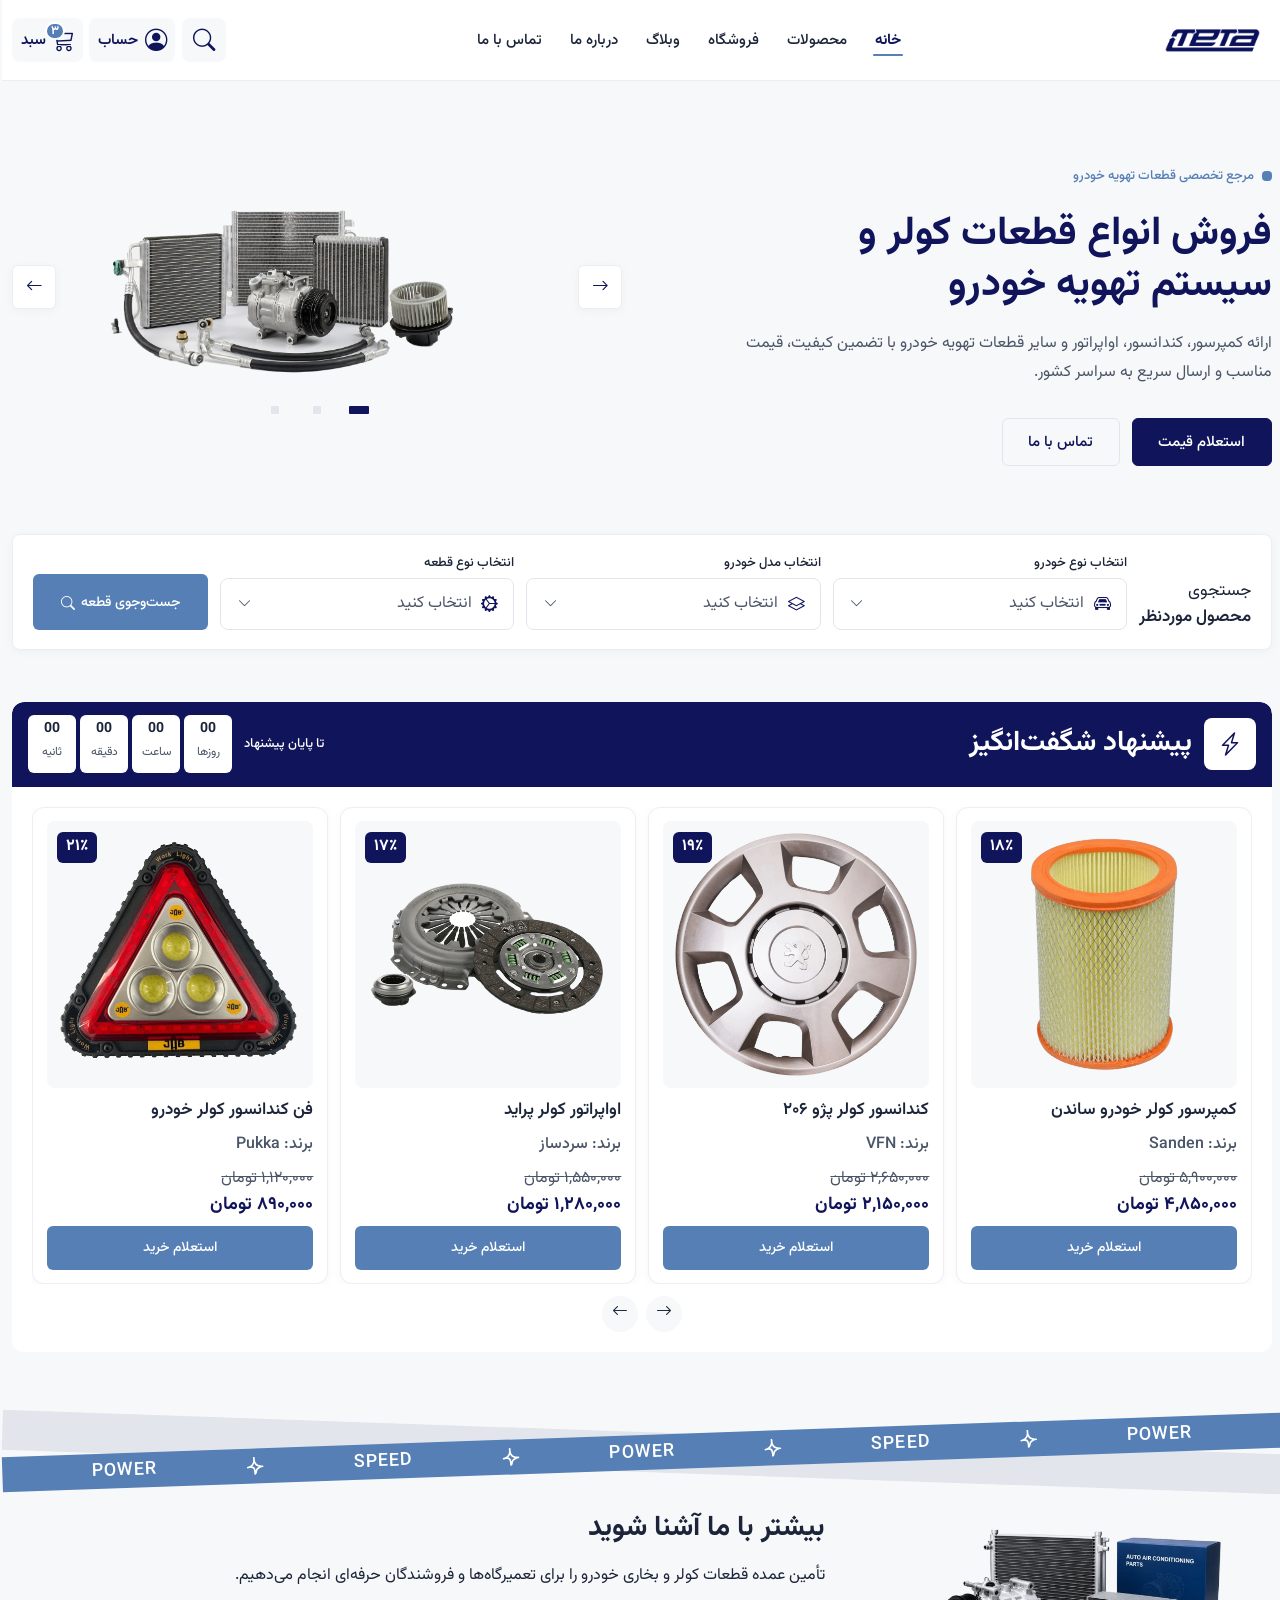
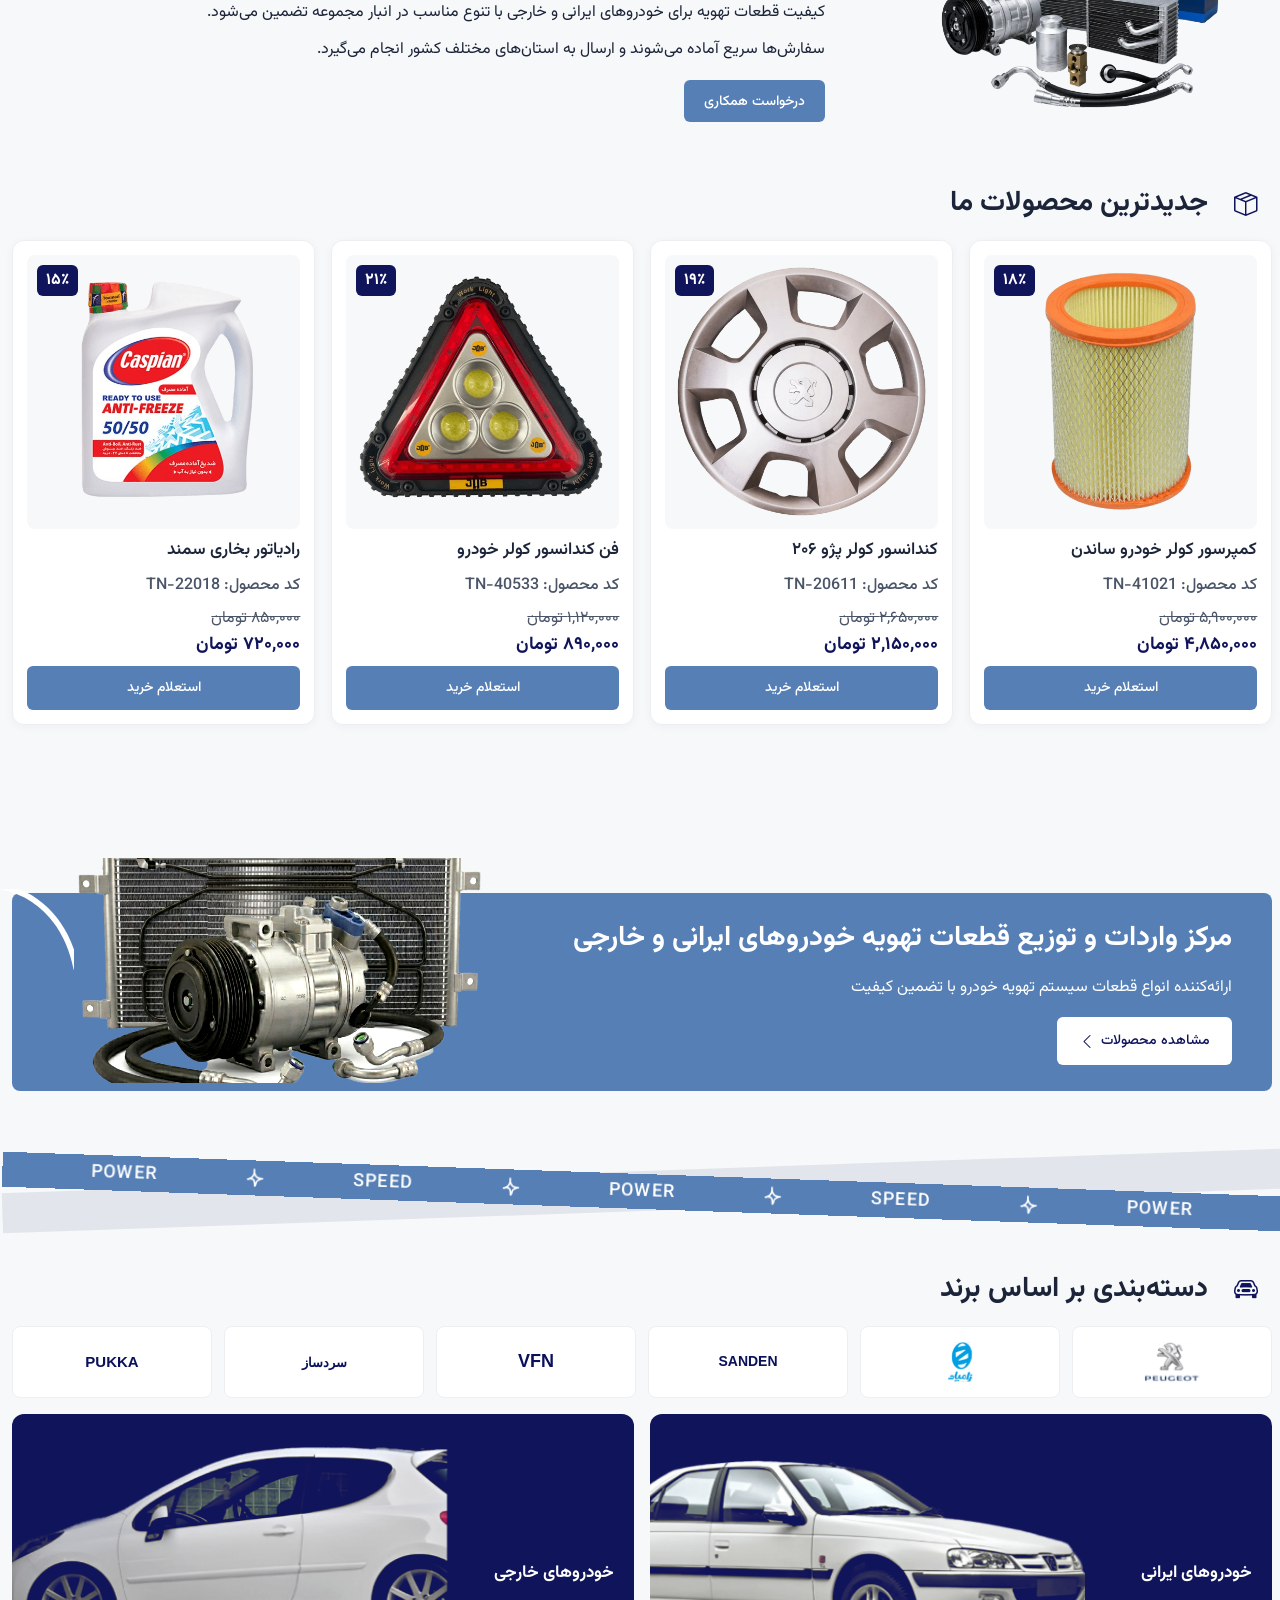
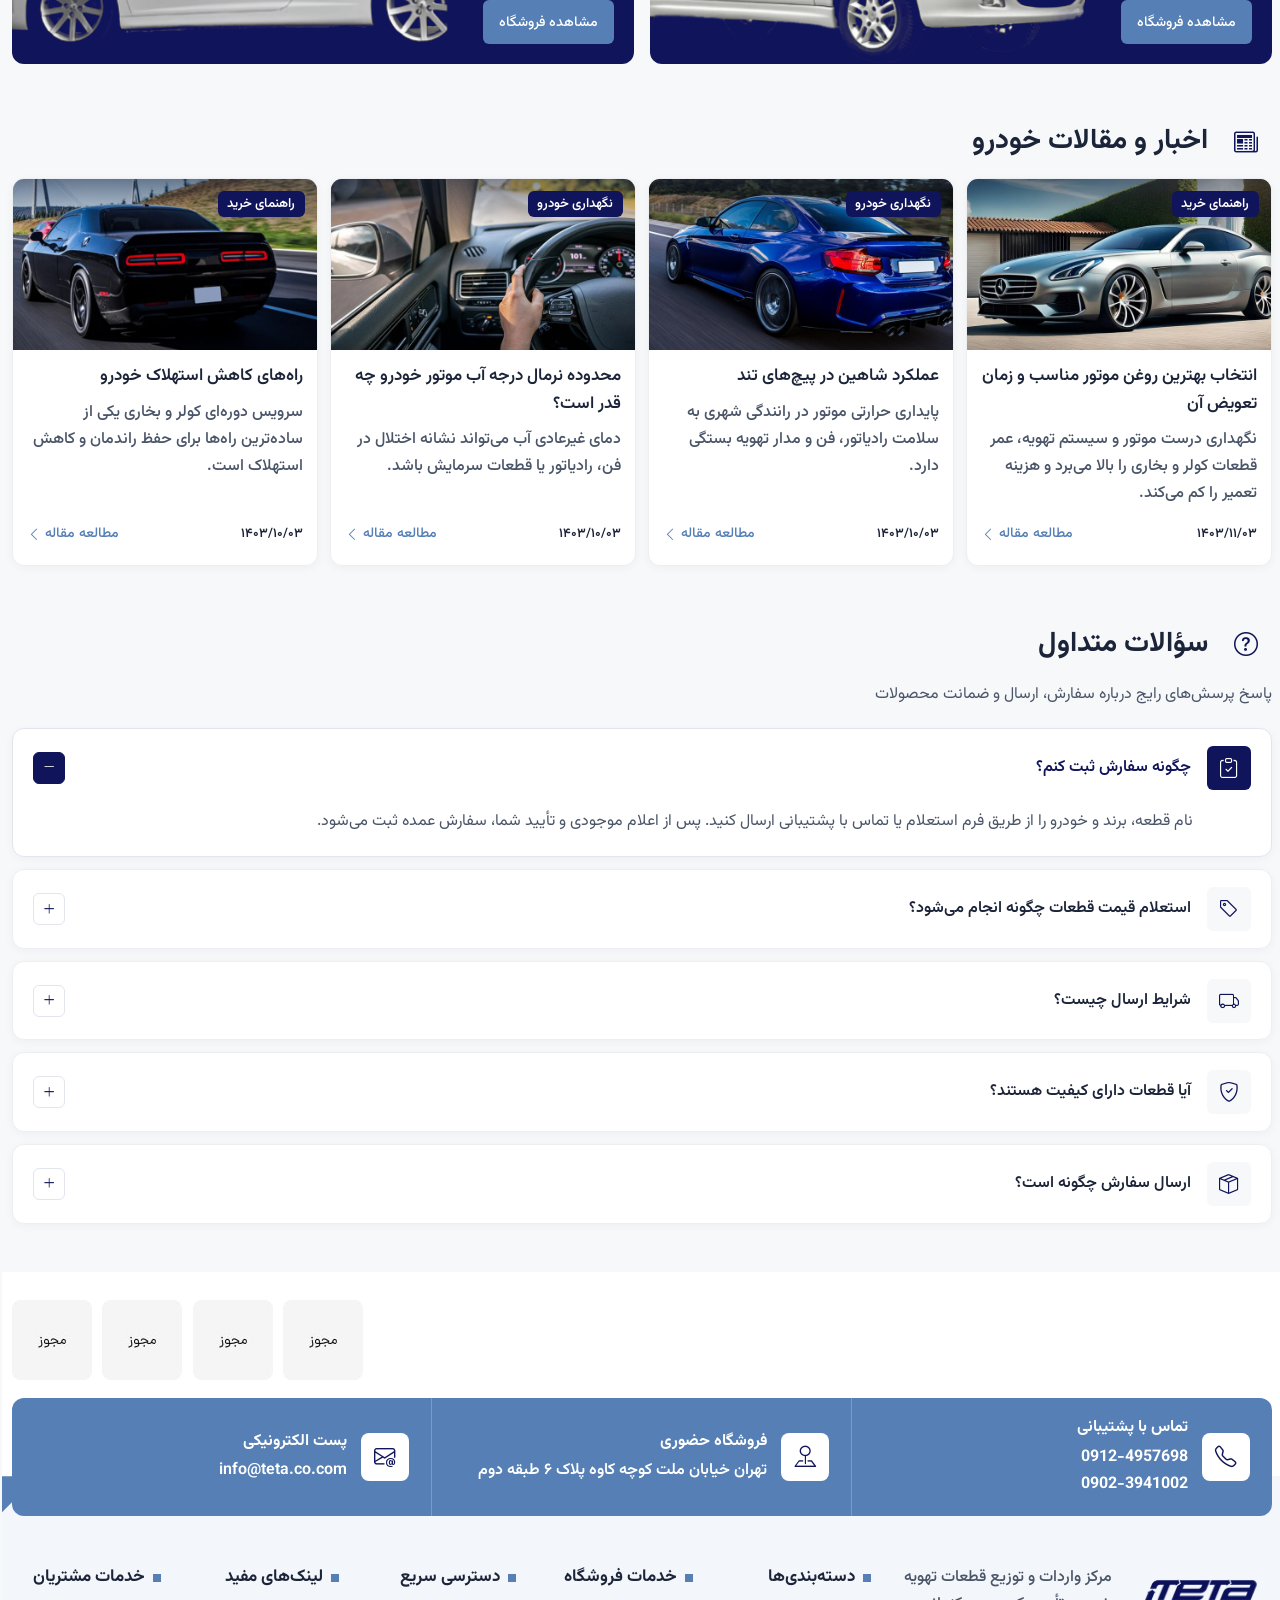
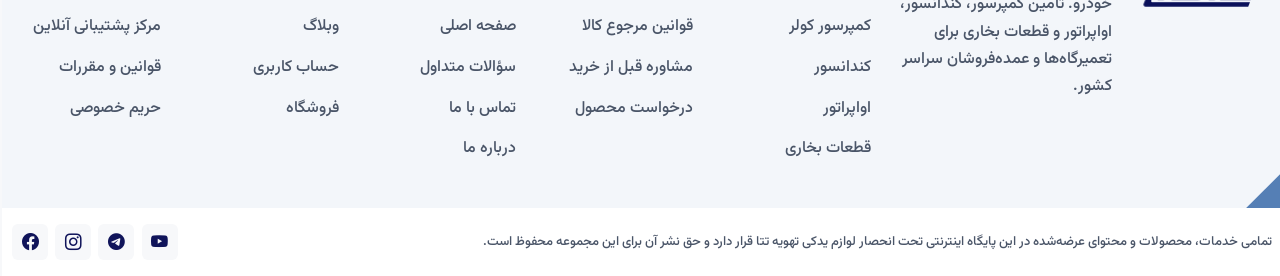
==== commit 3a2222d2: "Refactor hero slider component in index.html; enhance CSS styles for improved layout and responsiven" ====
--- a/index.html
+++ b/index.html
@@ -158,21 +158,28 @@
           </div>
 
           <div class="hero-slider" data-hero-slider>
-            <div class="hero-slider__track">
-              <article class="hero-slide is-active" data-hero-slide>
-                <img class="hero-slide__image" src="assets/hero/hero-1.png" alt="کمپرسور، کندانسور و لوله‌های سیستم کولر خودرو">
-              </article>
-              <article class="hero-slide" data-hero-slide>
-                <img class="hero-slide__image" src="assets/hero/hero-2.png" alt="قطعات کولر و تهویه خودروهای ایرانی">
-              </article>
-              <article class="hero-slide" data-hero-slide>
-                <img class="hero-slide__image" src="assets/hero/hero-3.png" alt="قطعات کولر و تهویه خودروهای خارجی">
-              </article>
-            </div>
-            <div class="hero-slider__nav">
-              <button class="hero-slider__btn" type="button" data-hero-prev aria-label="اسلاید قبلی"><i class="bi bi-arrow-right"></i></button>
-              <button class="hero-slider__btn" type="button" data-hero-next aria-label="اسلاید بعدی"><i class="bi bi-arrow-left"></i></button>
-            </div>
+            <div class="hero-slider__stage">
+              <div class="hero-slider__track">
+                <article class="hero-slide is-active" data-hero-slide>
+                  <img class="hero-slide__image" src="assets/hero/hero-1.png" alt="کمپرسور، کندانسور و لوله‌های سیستم کولر خودرو">
+                </article>
+                <article class="hero-slide" data-hero-slide>
+                  <img class="hero-slide__image" src="assets/hero/hero-2.png" alt="قطعات کولر و تهویه خودروهای ایرانی">
+                </article>
+                <article class="hero-slide" data-hero-slide>
+                  <img class="hero-slide__image" src="assets/hero/hero-3.png" alt="قطعات کولر و تهویه خودروهای خارجی">
+                </article>
+              </div>
+              <div class="hero-slider__nav">
+                <button class="hero-slider__btn hero-slider__btn--prev" type="button" data-hero-prev aria-label="اسلاید قبلی">
+                  <i class="bi bi-arrow-right" aria-hidden="true"></i>
+                </button>
+                <button class="hero-slider__btn hero-slider__btn--next" type="button" data-hero-next aria-label="اسلاید بعدی">
+                  <i class="bi bi-arrow-left" aria-hidden="true"></i>
+                </button>
+              </div>
+            </div>
+            <div class="hero-slider__dots" data-hero-dots role="tablist" aria-label="انتخاب اسلاید هیرو"></div>
           </div>
         </div>
       </section>
--- a/css/home.css
+++ b/css/home.css
@@ -114,12 +114,20 @@
 }
 
 .hero-slider {
-  position: relative;
-  min-height: 240px;
+  display: flex;
+  flex-direction: column;
+  align-items: center;
+  gap: 0.85rem;
+  min-height: 0;
+}
+
+.hero-slider__stage {
+  position: relative;
+  width: 100%;
 }
 
 .hero-slider__track {
-  position: relative;
+  width: 100%;
 }
 
 .hero-slide {
@@ -140,31 +148,87 @@
 
 .hero-slider__nav {
   position: absolute;
-  inset-block-end: 0.5rem;
-  inset-inline-end: 0;
-  display: flex;
-  gap: 0.4rem;
+  inset: 0;
+  z-index: 2;
+  display: flex;
+  align-items: center;
+  justify-content: space-between;
+  pointer-events: none;
 }
 
 .hero-slider__btn {
-  width: 36px;
-  height: 36px;
+  pointer-events: auto;
+  display: inline-flex;
+  align-items: center;
+  justify-content: center;
+  width: 44px;
+  height: 44px;
+  padding: 0;
   border: 1px solid var(--color-border-soft);
   border-radius: var(--radius-md);
   background: var(--color-white);
-  color: var(--color-text);
+  color: var(--color-primary);
   cursor: pointer;
   box-shadow: var(--shadow-card);
-}
-
-.hero-slider__btn:hover {
+  transition: background-color 0.2s ease, color 0.2s ease, border-color 0.2s ease;
+}
+
+.hero-slider__btn:hover,
+.hero-slider__btn:focus-visible {
   background: var(--color-primary);
   border-color: var(--color-primary);
   color: var(--color-white);
 }
 
+.hero-slider__btn:focus-visible {
+  outline: 2px solid var(--color-secondary);
+  outline-offset: 3px;
+}
+
 .hero-slider__btn i {
-  font-size: 1rem;
+  font-size: 1.05rem;
+}
+
+.hero-slider__dots {
+  display: flex;
+  align-items: center;
+  justify-content: center;
+  gap: 0.15rem;
+}
+
+.hero-slider__dot {
+  display: grid;
+  place-items: center;
+  width: 2.5rem;
+  height: 2.5rem;
+  padding: 0;
+  border: 0;
+  background: transparent;
+  cursor: pointer;
+}
+
+.hero-slider__dot::after {
+  content: "";
+  width: 0.5rem;
+  height: 0.5rem;
+  border-radius: 1px;
+  background: var(--color-border);
+  transition: width 0.2s ease, background-color 0.2s ease;
+}
+
+.hero-slider__dot.is-active::after {
+  width: 1.25rem;
+  background: var(--color-primary);
+}
+
+.hero-slider__dot:hover::after,
+.hero-slider__dot:focus-visible::after {
+  background: var(--color-secondary);
+}
+
+.hero-slider__dot:focus-visible {
+  outline: 2px solid var(--color-secondary);
+  outline-offset: 2px;
 }
 
 /* Product search */
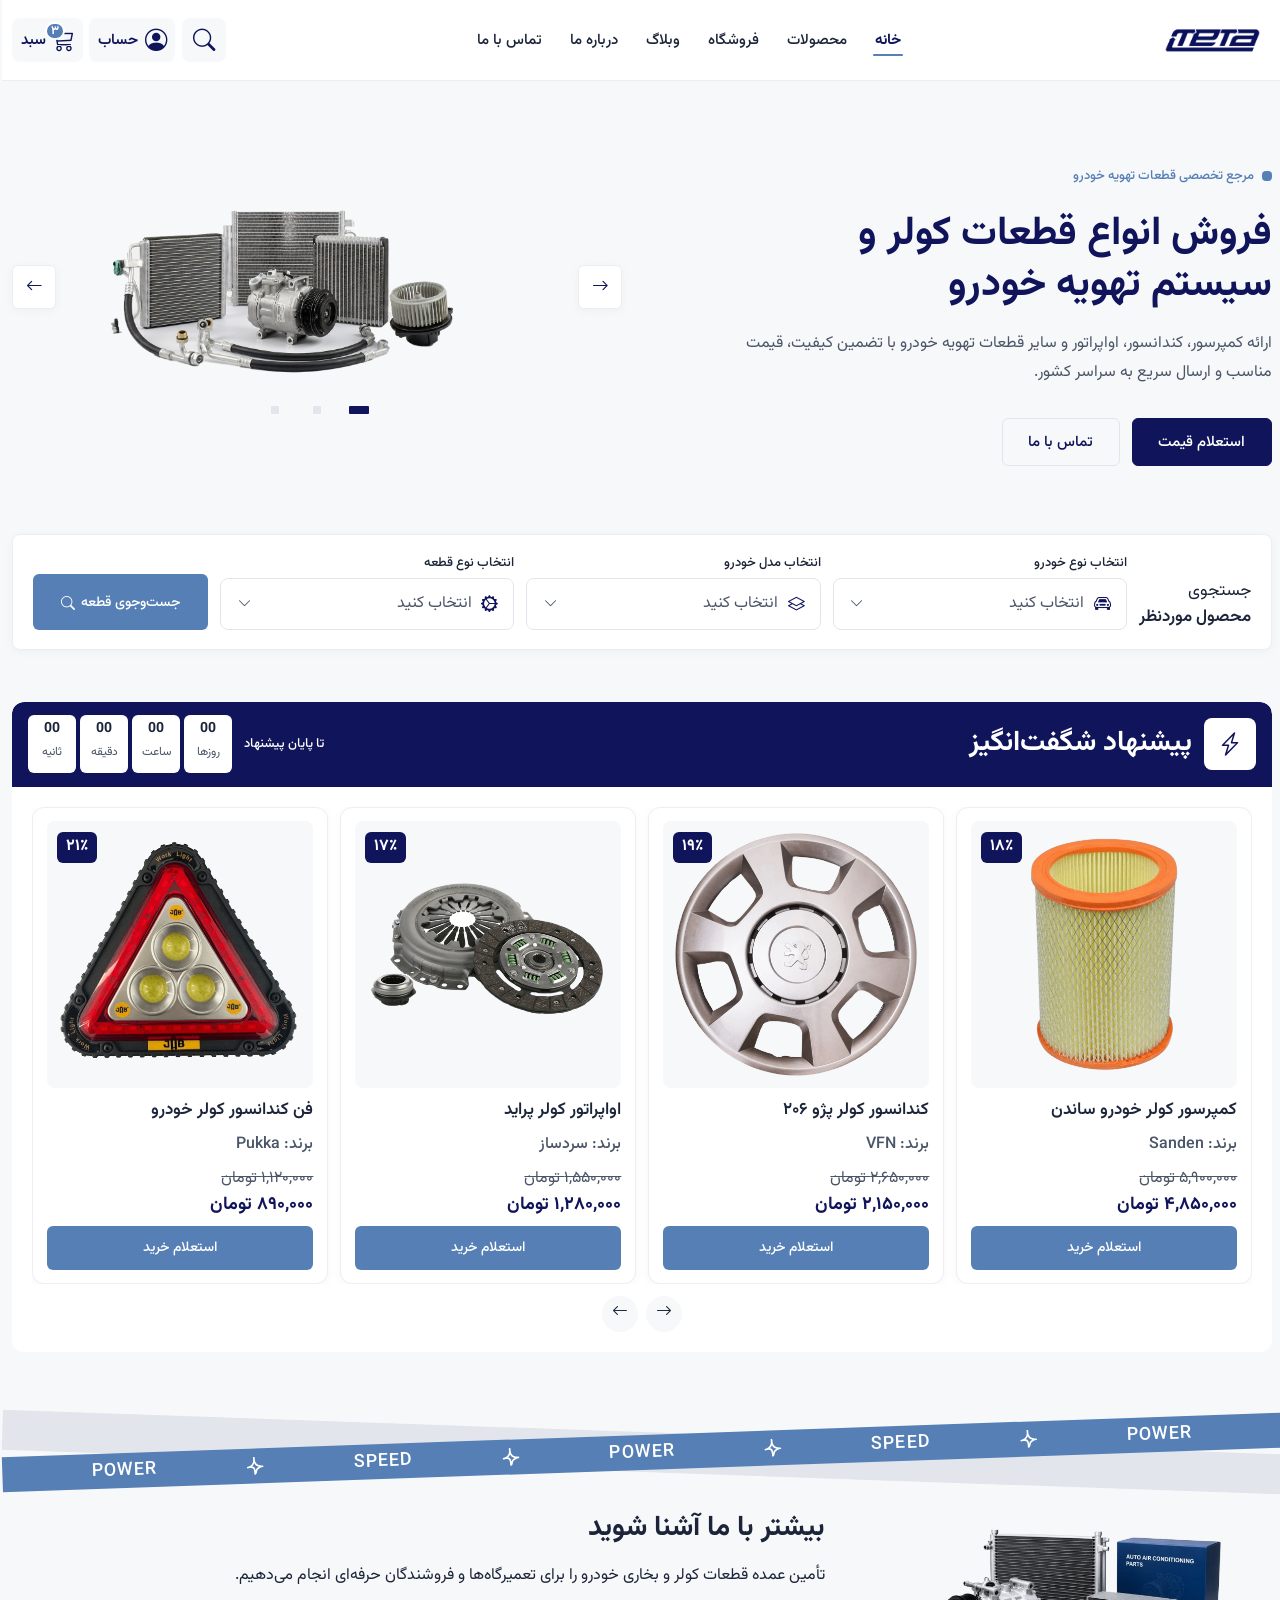
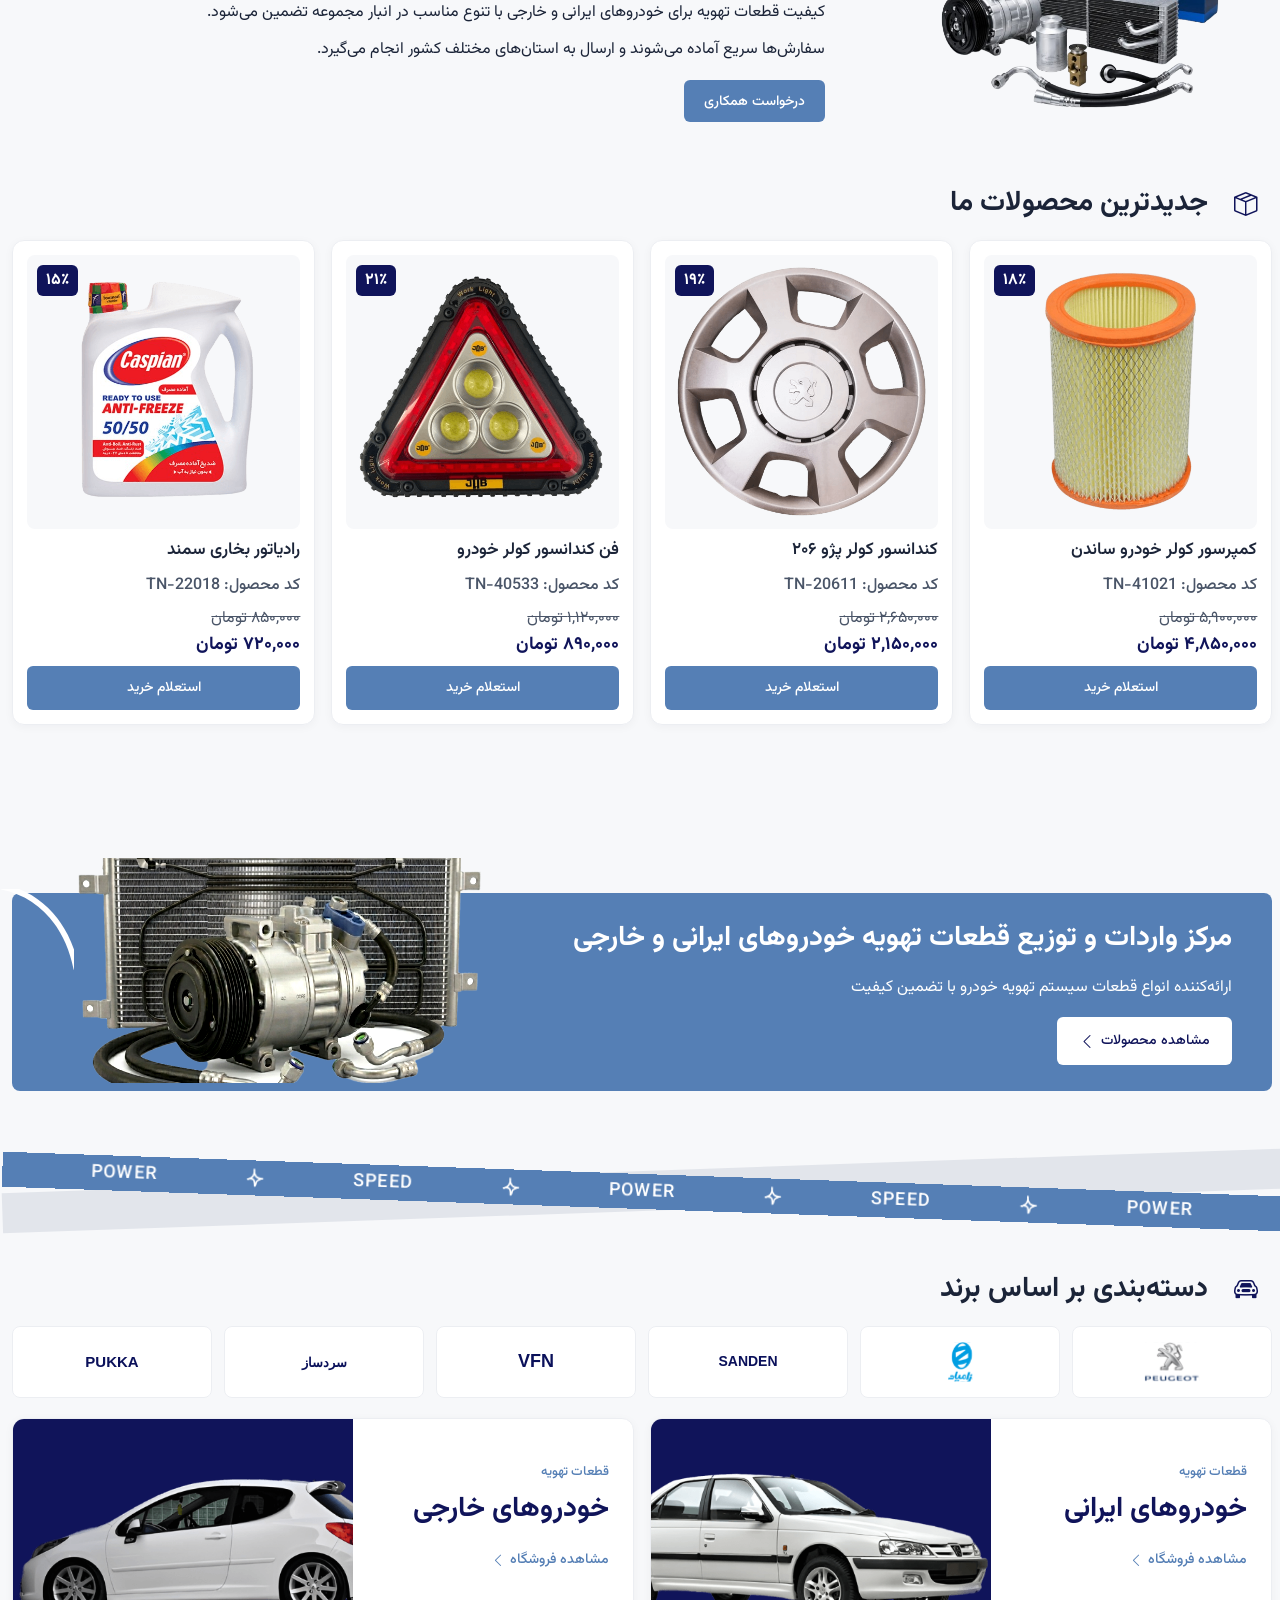
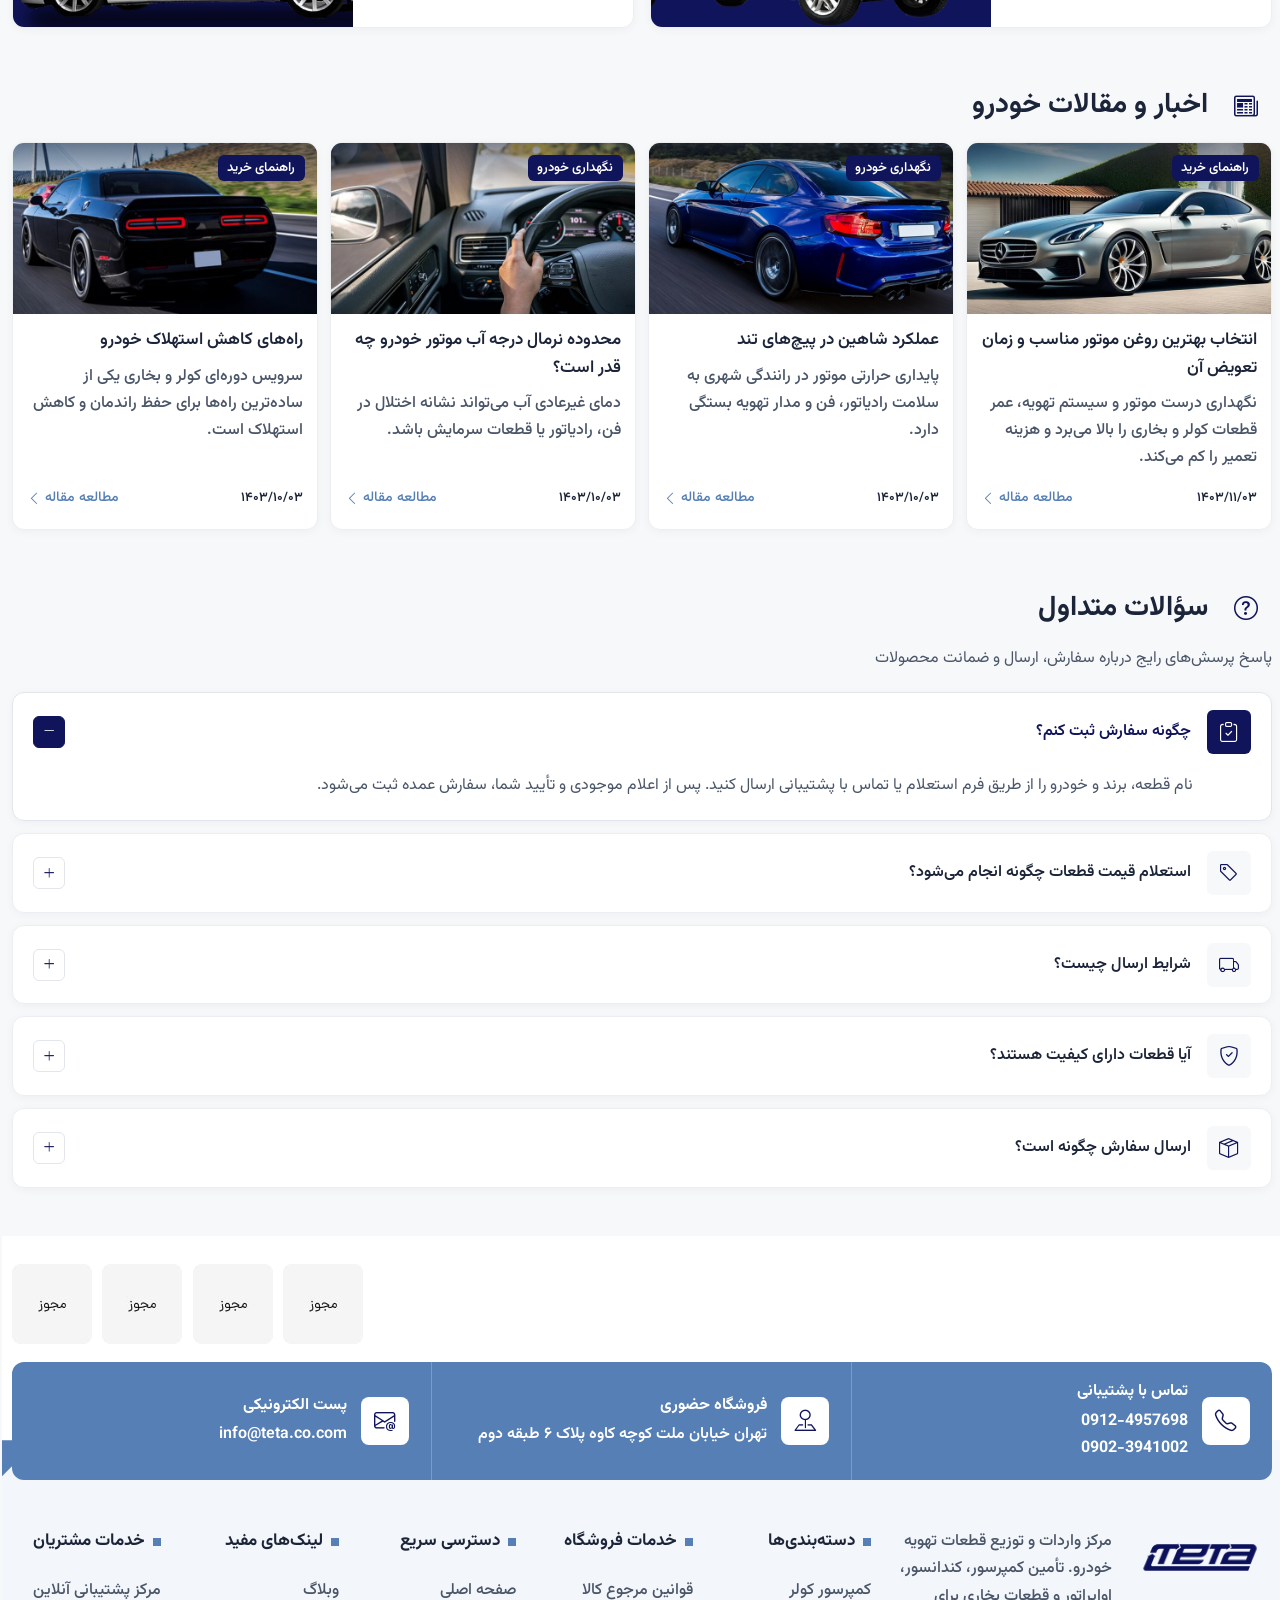
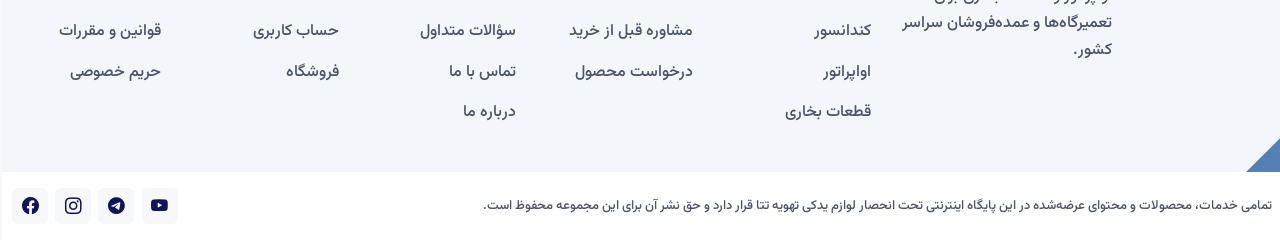
==== commit 26c6c1ce: "Refactor category banners in index.html for improved layout and accessibility; enhance CSS styles fo" ====
--- a/index.html
+++ b/index.html
@@ -414,19 +414,23 @@
 
           <div class="category-banners">
             <a class="category-banner category-banner--iranian" href="#products" aria-label="خودروهای ایرانی، مشاهده فروشگاه">
-              <img class="category-banner__image" src="assets/category/iranian.png" alt="">
-              <span class="category-banner__overlay" aria-hidden="true"></span>
-              <span class="category-banner__content">
+              <span class="category-banner__copy">
+                <span class="category-banner__label">قطعات تهویه</span>
                 <h3 class="category-banner__title">خودروهای ایرانی</h3>
-                <span class="primary-button category-banner__cta" aria-hidden="true">مشاهده فروشگاه</span>
+                <span class="category-banner__cta">مشاهده فروشگاه <i class="bi bi-chevron-left" aria-hidden="true"></i></span>
+              </span>
+              <span class="category-banner__media">
+                <img class="category-banner__image" src="assets/category/iranian.png" alt="">
               </span>
             </a>
             <a class="category-banner category-banner--foreign" href="#products" aria-label="خودروهای خارجی، مشاهده فروشگاه">
-              <img class="category-banner__image" src="assets/category/peugeot-206.png" alt="">
-              <span class="category-banner__overlay" aria-hidden="true"></span>
-              <span class="category-banner__content">
+              <span class="category-banner__copy">
+                <span class="category-banner__label">قطعات تهویه</span>
                 <h3 class="category-banner__title">خودروهای خارجی</h3>
-                <span class="primary-button category-banner__cta" aria-hidden="true">مشاهده فروشگاه</span>
+                <span class="category-banner__cta">مشاهده فروشگاه <i class="bi bi-chevron-left" aria-hidden="true"></i></span>
+              </span>
+              <span class="category-banner__media">
+                <img class="category-banner__image" src="assets/category/peugeot-206.png" alt="">
               </span>
             </a>
           </div>
--- a/css/components.css
+++ b/css/components.css
@@ -642,23 +642,22 @@
 }
 
 .category-banner {
-  position: relative;
-  display: flex;
-  flex-direction: column;
-  justify-content: flex-end;
-  align-items: flex-start;
+  display: grid;
+  grid-template-columns: 1fr;
   overflow: hidden;
-  height: 200px;
-  padding: 1.25rem;
+  min-height: 0;
+  background: var(--color-white);
+  border: 1px solid var(--color-border-soft);
   border-radius: var(--radius-xl);
-  color: var(--color-white);
+  box-shadow: var(--shadow-card);
+  color: var(--color-primary);
   text-decoration: none;
-  background: var(--color-primary);
 }
 
 .category-banner:hover,
 .category-banner:focus-visible {
-  color: var(--color-white);
+  color: var(--color-primary);
+  border-color: var(--color-border);
 }
 
 .category-banner:focus-visible {
@@ -666,84 +665,68 @@
   outline-offset: 2px;
 }
 
-.category-banner__image {
-  position: absolute;
-  z-index: 0;
-  inset-block: auto 0;
-  inset-inline-end: 0;
-  inset-inline-start: auto;
-  width: 70%;
-  height: 88%;
-  object-fit: cover;
-  object-position: center 72%;
-  pointer-events: none;
-  mix-blend-mode: lighten;
-}
-
-.category-banner--foreign .category-banner__image {
-  object-position: 48% 70%;
-}
-
-.category-banner--iranian .category-banner__image {
-  object-position: 38% 62%;
-}
-
-.category-banner__overlay {
-  position: absolute;
-  z-index: 1;
-  inset: 0;
-  pointer-events: none;
-  background:
-    linear-gradient(
-      to top,
-      var(--color-primary) 0%,
-      color-mix(in srgb, var(--color-primary) 78%, transparent) 38%,
-      transparent 72%
-    ),
-    linear-gradient(
-      to inline-end,
-      var(--color-primary) 0%,
-      color-mix(in srgb, var(--color-primary) 88%, transparent) 34%,
-      color-mix(in srgb, var(--color-primary) 28%, transparent) 58%,
-      transparent 78%
-    );
-}
-
-.category-banner__content {
-  position: relative;
-  z-index: 2;
+.category-banner__copy {
   display: flex;
   flex-direction: column;
-  justify-content: flex-end;
   align-items: flex-start;
-  gap: 0.75rem;
-  width: min(100%, 15.5rem);
-  min-height: 6.25rem;
+  justify-content: center;
+  gap: 0.45rem;
+  padding: 1.15rem 1.2rem 1rem;
+}
+
+.category-banner__label {
+  color: var(--color-secondary);
+  font-size: var(--font-size-meta);
+  font-weight: var(--font-weight-medium);
+  line-height: 1.4;
 }
 
 .category-banner__title {
   margin: 0;
-  max-width: 100%;
-  color: var(--color-white);
+  color: var(--color-primary);
   font-size: var(--font-size-card);
   font-weight: var(--font-weight-bold);
-  line-height: 1.6;
-  white-space: nowrap;
-  overflow: hidden;
-  text-overflow: ellipsis;
+  line-height: 1.5;
 }
 
 .category-banner__cta {
-  min-width: 44px;
+  display: inline-flex;
+  align-items: center;
+  gap: 0.3rem;
   min-height: 44px;
-  padding-inline: 1rem;
-  pointer-events: none;
+  color: var(--color-secondary);
+  font-size: var(--font-size-button);
+  font-weight: var(--font-weight-medium);
+  line-height: 1;
 }
 
 .category-banner:hover .category-banner__cta,
 .category-banner:focus-visible .category-banner__cta {
-  background-color: var(--color-white);
-  color: var(--color-primary);
+  color: var(--color-primary);
+}
+
+.category-banner__media {
+  display: flex;
+  align-items: flex-end;
+  justify-content: center;
+  min-height: 10rem;
+  background: var(--color-primary);
+  overflow: hidden;
+}
+
+.category-banner__image {
+  display: block;
+  width: 100%;
+  height: 10rem;
+  object-fit: contain;
+  object-position: center bottom;
+  pointer-events: none;
+  transition: transform 0.3s ease;
+}
+
+.category-banner:hover .category-banner__image,
+.category-banner:focus-visible .category-banner__image {
+  transform: scale(1.04);
 }
 
 /* Media cards */
@@ -1363,8 +1346,18 @@
     grid-column: 1 / -1;
   }
 
-  .category-banner {
-    height: 220px;
+  .category-banner__copy {
+    padding: 1.25rem 1.3rem 1rem;
+  }
+
+  .category-banner__title {
+    font-size: 1.125rem;
+  }
+
+  .category-banner__media,
+  .category-banner__image {
+    min-height: 11rem;
+    height: 11rem;
   }
 }
 
@@ -1382,6 +1375,23 @@
   }
 
   .category-banner {
-    height: 250px;
-  }
-}
+    grid-template-columns: minmax(0, 0.95fr) minmax(0, 1.15fr);
+    min-height: 13rem;
+  }
+
+  .category-banner__copy {
+    padding: 1.5rem 1.5rem;
+    gap: 0.55rem;
+  }
+
+  .category-banner__title {
+    font-size: var(--font-size-section);
+    line-height: 1.4;
+  }
+
+  .category-banner__media,
+  .category-banner__image {
+    height: 100%;
+    min-height: 13rem;
+  }
+}
--- a/css/home.css
+++ b/css/home.css
@@ -821,7 +821,7 @@
 .category-banners {
   display: grid;
   gap: 1rem;
-  margin-block-start: 1rem;
+  margin-block-start: 1.25rem;
 }
 
 .media-grid {
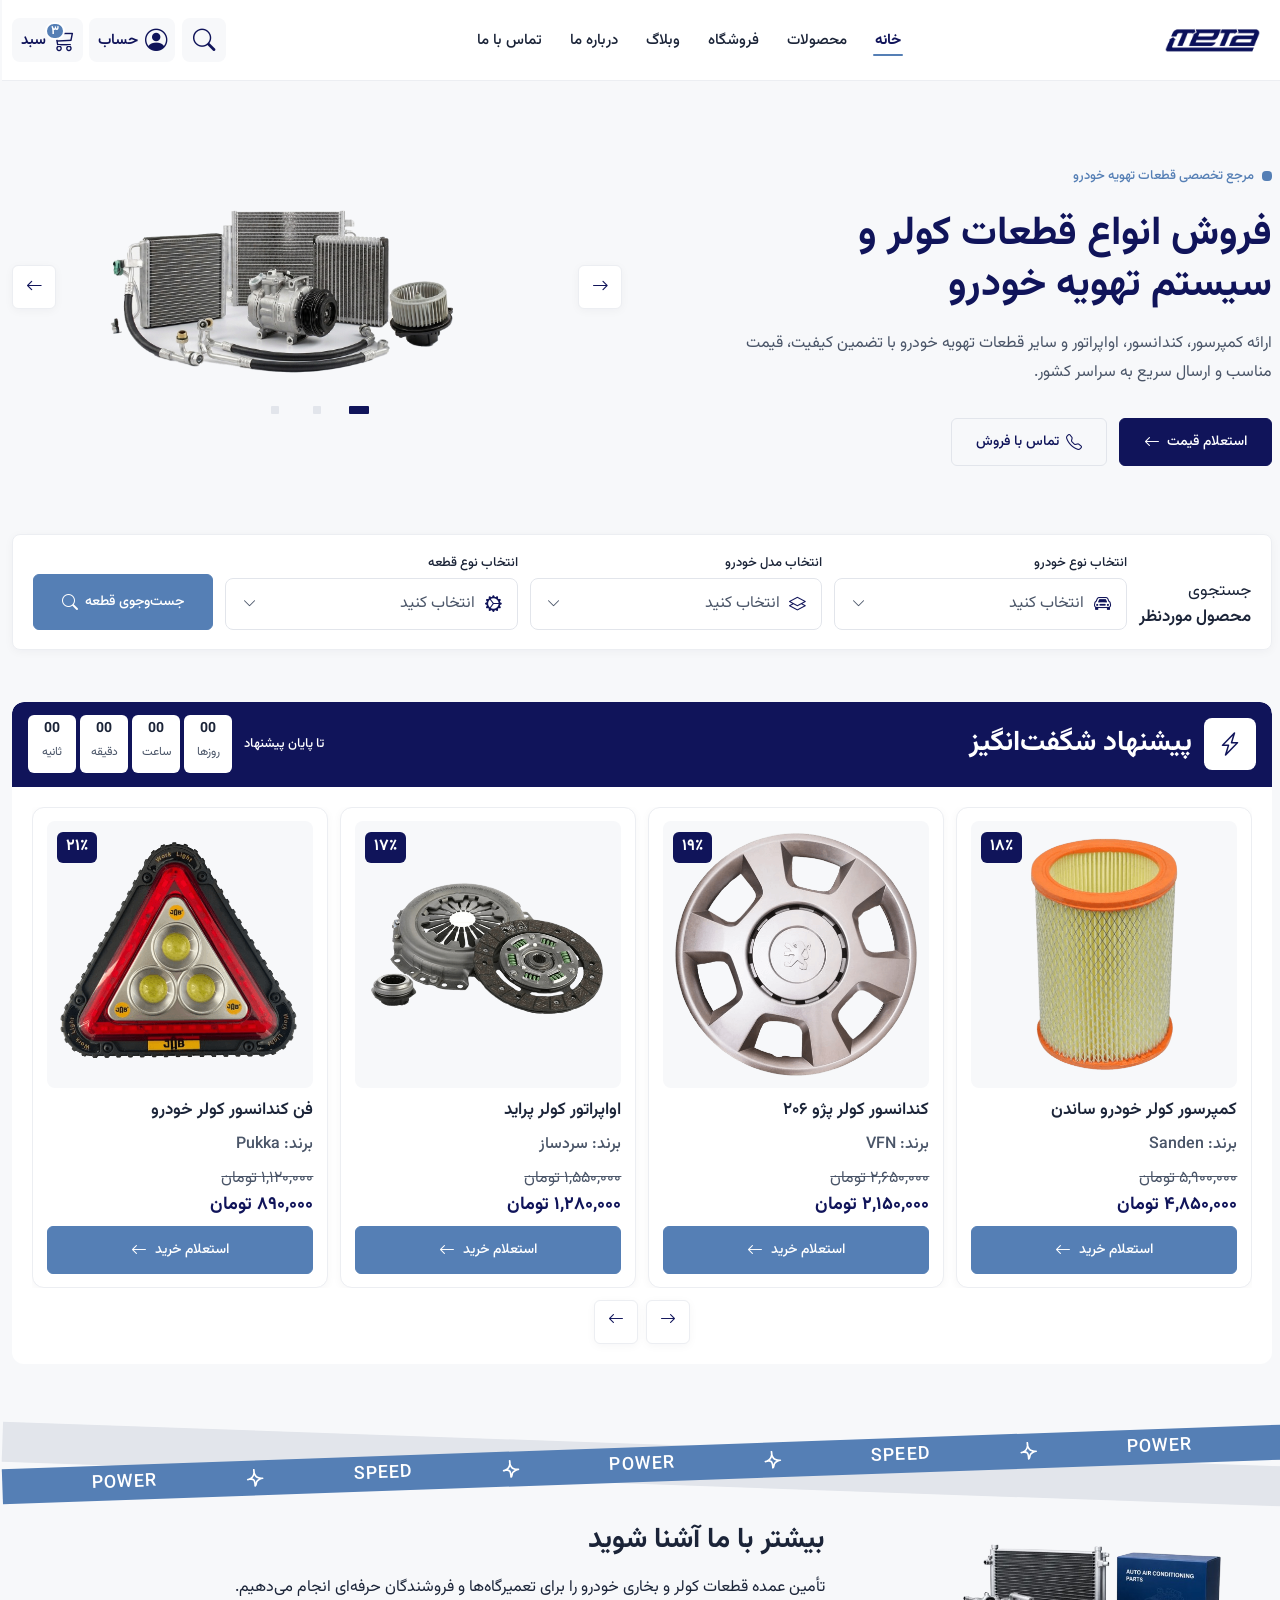
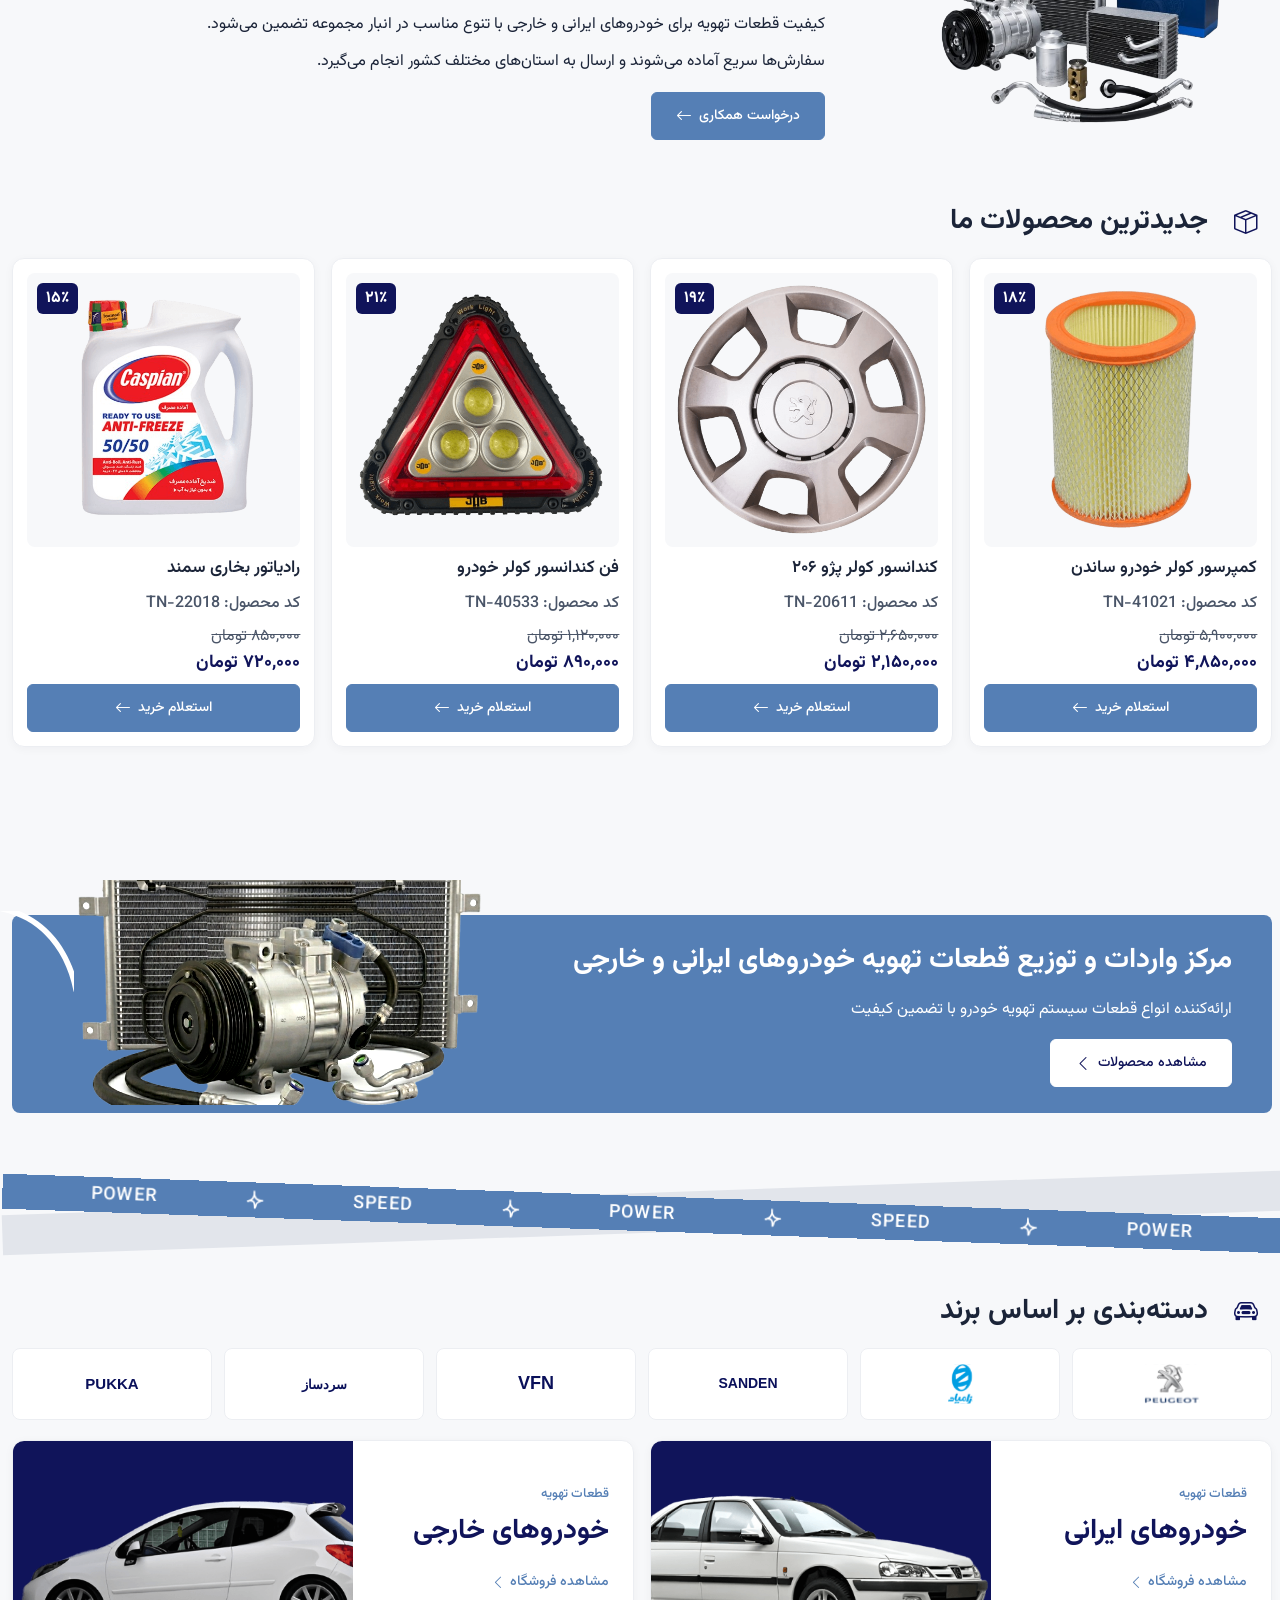
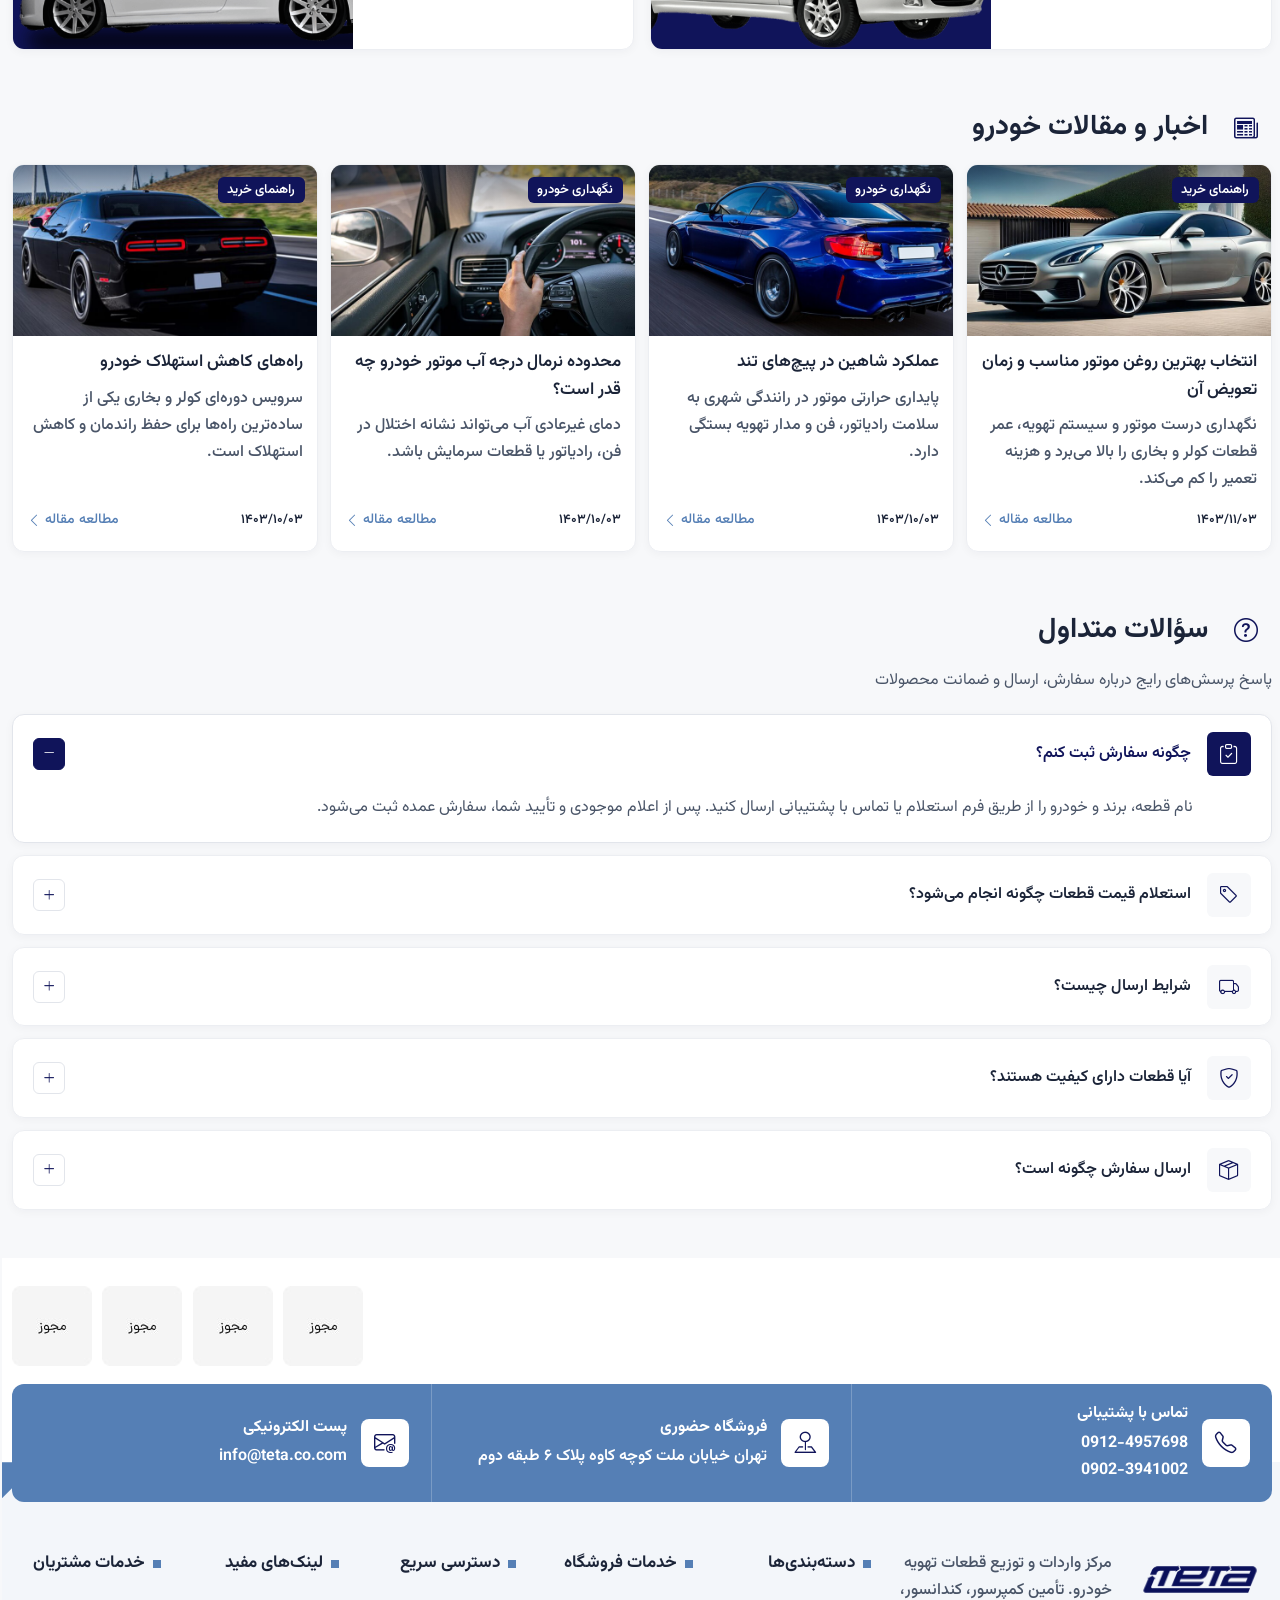
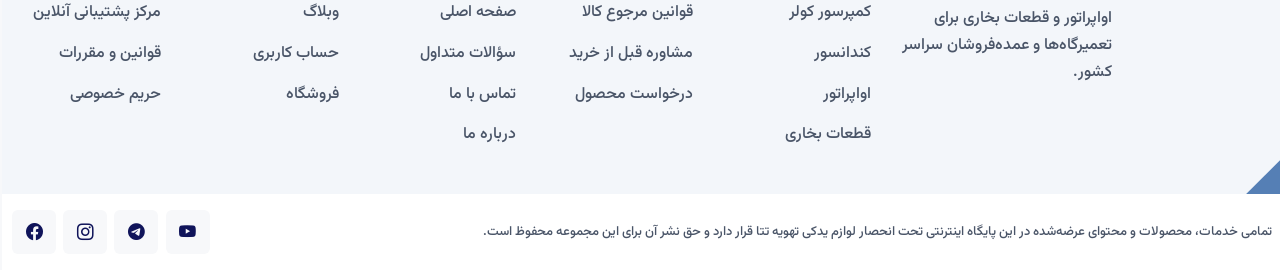
==== commit b654358f: "Enhance button styles and layout in index.html for improved user interaction; update CSS for better " ====
--- a/index.html
+++ b/index.html
@@ -128,7 +128,10 @@
         <a class="mobile-nav__link" href="#contact">تماس با ما</a>
         <a class="mobile-nav__link" href="#account">حساب کاربری</a>
         <a class="mobile-nav__link" href="#cart">سبد خرید <span class="site-header__badge site-header__badge--inline">۳</span></a>
-        <a class="primary-button" href="#contact">استعلام قیمت</a>
+        <a class="primary-button" href="#contact">
+          استعلام قیمت
+          <i class="bi bi-arrow-left" aria-hidden="true"></i>
+        </a>
       </div>
     </div>
 
@@ -138,7 +141,10 @@
         <form class="search-modal__form" data-header-search-form>
           <label class="visually-hidden" for="header-search">جستجوی محصول</label>
           <input class="search-modal__input" id="header-search" type="search" placeholder="نام قطعه، برند یا خودرو">
-          <button class="primary-button" type="submit">جستجو</button>
+          <button class="primary-button" type="submit">
+            جستجو
+            <i class="bi bi-search" aria-hidden="true"></i>
+          </button>
           <button class="ghost-button" type="button" data-search-close>بستن</button>
         </form>
       </div>
@@ -152,8 +158,14 @@
             <h1>فروش انواع قطعات کولر و سیستم تهویه خودرو</h1>
             <p class="hero__lead">ارائه کمپرسور، کندانسور، اواپراتور و سایر قطعات تهویه خودرو با تضمین کیفیت، قیمت مناسب و ارسال سریع به سراسر کشور.</p>
             <div class="hero__actions">
-              <a class="hero-button hero-button--primary" href="#contact">استعلام قیمت</a>
-              <a class="hero-button hero-button--ghost" href="#contact">تماس با ما</a>
+              <a class="hero-button hero-button--primary" href="#contact">
+                استعلام قیمت
+                <i class="bi bi-arrow-left" aria-hidden="true"></i>
+              </a>
+              <a class="hero-button hero-button--ghost" href="tel:+989124957698">
+                <i class="bi bi-telephone" aria-hidden="true"></i>
+                تماس با فروش
+              </a>
             </div>
           </div>
 
@@ -296,7 +308,10 @@
               <p>کیفیت قطعات تهویه برای خودروهای ایرانی و خارجی با تنوع مناسب در انبار مجموعه تضمین می‌شود.</p>
               <p>سفارش‌ها سریع آماده می‌شوند و ارسال به استان‌های مختلف کشور انجام می‌گیرد.</p>
             </div>
-            <a class="primary-button about__cta" href="#contact">درخواست همکاری</a>
+            <a class="primary-button about__cta" href="#contact">
+              درخواست همکاری
+              <i class="bi bi-arrow-left" aria-hidden="true"></i>
+            </a>
           </div>
         </div>
       </section>
@@ -322,7 +337,7 @@
             <div class="promo-banner__copy">
               <h2 class="promo-banner__title">مرکز واردات و توزیع قطعات تهویه خودروهای ایرانی و خارجی</h2>
               <p class="promo-banner__subtitle">ارائه‌کننده انواع قطعات سیستم تهویه خودرو با تضمین کیفیت</p>
-              <a class="promo-banner__cta" href="#products">
+              <a class="primary-button primary-button--inverse promo-banner__cta" href="#products">
                 مشاهده محصولات
                 <i class="bi bi-chevron-left" aria-hidden="true"></i>
               </a>
--- a/css/components.css
+++ b/css/components.css
@@ -1,86 +1,166 @@
 /* Buttons */
 .primary-button,
 .ghost-button,
+.hero-button,
 .icon-button {
   display: inline-flex;
   align-items: center;
   justify-content: center;
-  gap: 0.375rem;
-  border: 0;
+  gap: 0.45rem;
+  border: 1px solid transparent;
   cursor: pointer;
   font-family: var(--font-family-heading);
-  transition: background-color 0.25s ease, color 0.25s ease, fill 0.25s ease;
+  font-size: var(--font-size-button);
+  font-weight: var(--font-weight-medium);
+  line-height: 1;
+  white-space: nowrap;
+  text-decoration: none;
+  transition:
+    background-color 0.2s ease,
+    color 0.2s ease,
+    border-color 0.2s ease,
+    transform 0.2s ease;
+}
+
+.primary-button,
+.ghost-button,
+.hero-button {
+  min-height: 44px;
+  padding: 0.65rem 1.25rem;
+  border-radius: var(--radius-md);
+}
+
+.primary-button i,
+.ghost-button i,
+.hero-button i {
+  font-size: 1rem;
+  line-height: 1;
+  flex-shrink: 0;
+  transition: transform 0.2s ease;
+}
+
+.primary-button:hover,
+.ghost-button:hover,
+.hero-button:hover {
+  transform: translateY(-1px);
+}
+
+.primary-button:active,
+.ghost-button:active,
+.hero-button:active {
+  transform: translateY(0);
+}
+
+.primary-button:focus-visible,
+.ghost-button:focus-visible,
+.hero-button:focus-visible,
+.icon-button:focus-visible {
+  outline: 2px solid var(--color-secondary);
+  outline-offset: 3px;
 }
 
 .primary-button {
   background-color: var(--color-secondary);
   color: var(--color-white);
-  border-radius: var(--radius-md);
-  padding: 0.625rem 0.75rem;
-  font-size: var(--font-size-button);
-  font-weight: var(--font-weight-medium);
-  line-height: 1.25rem;
+  border-color: var(--color-secondary);
 }
 
 .primary-button:hover,
 .primary-button:focus-visible {
   background-color: var(--color-primary);
-  color: var(--color-white);
-}
-
-.primary-button svg {
-  fill: currentColor;
-}
-
-.ghost-button {
+  border-color: var(--color-primary);
+  color: var(--color-white);
+}
+
+.primary-button--navy,
+.hero-button--primary {
+  background-color: var(--color-primary);
+  border-color: var(--color-primary);
+  color: var(--color-white);
+}
+
+.primary-button--navy:hover,
+.primary-button--navy:focus-visible,
+.hero-button--primary:hover,
+.hero-button--primary:focus-visible {
+  background-color: var(--color-secondary);
+  border-color: var(--color-secondary);
+  color: var(--color-white);
+}
+
+.primary-button--inverse {
   background-color: var(--color-white);
-  color: var(--color-text);
-  border: 1px solid var(--color-border);
-  border-radius: var(--radius-sm);
-  padding: 0.375rem 0.5rem;
-  font-size: var(--font-size-button);
-  font-weight: var(--font-weight-medium);
+  border-color: var(--color-white);
+  color: var(--color-primary);
+}
+
+.primary-button--inverse:hover,
+.primary-button--inverse:focus-visible {
+  background-color: var(--color-primary);
+  border-color: var(--color-primary);
+  color: var(--color-white);
+}
+
+.ghost-button,
+.hero-button--ghost {
+  background-color: transparent;
+  color: var(--color-primary);
+  border-color: var(--color-border);
 }
 
 .ghost-button:hover,
-.ghost-button:focus-visible {
-  background-color: var(--color-secondary);
-  color: var(--color-white);
-}
-
-.ghost-button svg,
-.icon-button svg {
-  fill: currentColor;
+.ghost-button:focus-visible,
+.hero-button--ghost:hover,
+.hero-button--ghost:focus-visible {
+  background-color: var(--color-white);
+  color: var(--color-primary);
+  border-color: var(--color-secondary);
+}
+
+.primary-button:hover .bi-arrow-left,
+.primary-button:hover .bi-chevron-left,
+.hero-button:hover .bi-arrow-left,
+.hero-button:hover .bi-chevron-left,
+.primary-button:focus-visible .bi-arrow-left,
+.hero-button:focus-visible .bi-arrow-left {
+  transform: translateX(-3px);
 }
 
 .icon-button {
   background-color: var(--color-white);
   color: var(--color-text);
-  border-radius: var(--radius-sm);
-  padding: 0.375rem;
-  min-width: 36px;
-  min-height: 36px;
+  border-radius: var(--radius-md);
+  padding: 0;
+  min-width: 44px;
+  min-height: 44px;
 }
 
 .icon-button:hover,
 .icon-button:focus-visible {
   background-color: var(--color-secondary);
   color: var(--color-white);
+  transform: none;
+}
+
+.mobile-nav .primary-button {
+  width: 100%;
+  margin-block-start: 0.5rem;
 }
 
 @media (min-width: 768px) {
-  .primary-button {
-    padding: 0.625rem 0.75rem;
+  .primary-button,
+  .ghost-button,
+  .hero-button {
+    min-height: 48px;
+    padding: 0.75rem 1.4rem;
   }
 }
 
 @media (min-width: 1024px) {
-  .primary-button {
-    padding: 0.75rem 1rem 0.625rem;
-  }
-
-  .ghost-button {
-    padding: 0.6875rem 0.625rem;
+  .primary-button,
+  .ghost-button,
+  .hero-button {
+    padding: 0.8rem 1.5rem;
   }
 }
 
@@ -392,10 +472,18 @@
 
 .search-modal__form {
   display: flex;
+  flex-wrap: wrap;
+  align-items: center;
   gap: 0.5rem;
   background: var(--color-bg);
   border-radius: var(--radius-lg);
-  padding: 0.25rem;
+  padding: 0.35rem;
+}
+
+.search-modal__form .primary-button,
+.search-modal__form .ghost-button {
+  min-height: 44px;
+  padding-inline: 1rem;
 }
 
 .search-modal__input {
@@ -571,10 +659,6 @@
 
 .product-card__cta {
   width: 100%;
-  min-height: 44px;
-  padding-block: 0.7rem;
-  font-size: var(--font-size-button);
-  font-weight: var(--font-weight-medium);
 }
 
 .product-grid {
@@ -703,6 +787,18 @@
 .category-banner:hover .category-banner__cta,
 .category-banner:focus-visible .category-banner__cta {
   color: var(--color-primary);
+}
+
+.category-banner__cta i,
+.media-card__cta i {
+  transition: transform 0.2s ease;
+}
+
+.category-banner:hover .category-banner__cta i,
+.category-banner:focus-visible .category-banner__cta i,
+.media-card__link:hover .media-card__cta i,
+.media-card__link:focus-visible .media-card__cta i {
+  transform: translateX(-3px);
 }
 
 .category-banner__media {
@@ -1309,16 +1405,17 @@
 }
 
 .social-links a {
-  width: 36px;
-  height: 36px;
-  min-width: 36px;
-  min-height: 36px;
+  width: 44px;
+  height: 44px;
+  min-width: 44px;
+  min-height: 44px;
   border-radius: var(--radius-md);
   display: grid;
   place-items: center;
   background: var(--color-bg);
   color: var(--color-primary);
   font-size: 1.05rem;
+  transition: background-color 0.2s ease, color 0.2s ease;
 }
 
 .social-links a:hover,
--- a/css/home.css
+++ b/css/home.css
@@ -56,61 +56,6 @@
   align-items: center;
   gap: 0.75rem;
   margin-block-start: 0.75rem;
-}
-
-.hero-button {
-  display: inline-flex;
-  align-items: center;
-  justify-content: center;
-  gap: 0.45rem;
-  min-height: 44px;
-  padding: 0.65rem 1.35rem;
-  border: 1px solid transparent;
-  border-radius: var(--radius-md);
-  font-family: var(--font-family-heading);
-  font-size: var(--font-size-button);
-  font-weight: var(--font-weight-medium);
-  line-height: 1;
-  white-space: nowrap;
-  text-decoration: none;
-  transition: background-color 0.2s ease, color 0.2s ease, border-color 0.2s ease;
-}
-
-.hero-button i {
-  font-size: 1rem;
-  line-height: 1;
-  flex-shrink: 0;
-}
-
-.hero-button:focus-visible {
-  outline: 2px solid var(--color-secondary);
-  outline-offset: 3px;
-}
-
-.hero-button--primary {
-  background-color: var(--color-primary);
-  color: var(--color-white);
-  border-color: var(--color-primary);
-}
-
-.hero-button--primary:hover,
-.hero-button--primary:focus-visible {
-  background-color: var(--color-secondary);
-  border-color: var(--color-secondary);
-  color: var(--color-white);
-}
-
-.hero-button--ghost {
-  background-color: transparent;
-  color: var(--color-primary);
-  border-color: var(--color-border);
-}
-
-.hero-button--ghost:hover,
-.hero-button--ghost:focus-visible {
-  background-color: var(--color-white);
-  color: var(--color-primary);
-  border-color: var(--color-secondary);
 }
 
 .hero-slider {
@@ -526,18 +471,28 @@
 }
 
 .carousel__btn {
-  width: 36px;
-  height: 36px;
-  border: 0;
-  border-radius: 50%;
-  background: var(--color-bg);
-  color: var(--color-text);
+  width: 44px;
+  height: 44px;
+  padding: 0;
+  border: 1px solid var(--color-border-soft);
+  border-radius: var(--radius-md);
+  background: var(--color-white);
+  color: var(--color-primary);
   cursor: pointer;
-}
-
-.carousel__btn:hover {
-  background: var(--color-secondary);
+  box-shadow: var(--shadow-card);
+  transition: background-color 0.2s ease, color 0.2s ease, border-color 0.2s ease;
+}
+
+.carousel__btn:hover,
+.carousel__btn:focus-visible {
+  background: var(--color-primary);
+  border-color: var(--color-primary);
   color: var(--color-white);
+}
+
+.carousel__btn:focus-visible {
+  outline: 2px solid var(--color-secondary);
+  outline-offset: 3px;
 }
 
 .carousel__btn i {
@@ -714,7 +669,6 @@
   width: auto;
   align-self: flex-start;
   margin-block: 0.1rem 0.25rem;
-  padding-inline: 1.25rem;
 }
 
 /* Mid banner */
@@ -769,32 +723,7 @@
 }
 
 .promo-banner__cta {
-  display: inline-flex;
-  align-items: center;
-  justify-content: center;
-  gap: 0.4rem;
   width: max-content;
-  min-height: 44px;
-  padding: 0.55rem 1.15rem;
-  background: var(--color-white);
-  color: var(--color-primary);
-  border-radius: var(--radius-md);
-  font-family: var(--font-family-heading);
-  font-size: var(--font-size-button);
-  font-weight: var(--font-weight-medium);
-  line-height: 1;
-  white-space: nowrap;
-}
-
-.promo-banner__cta i {
-  font-size: 1rem;
-  line-height: 1;
-}
-
-.promo-banner__cta:hover,
-.promo-banner__cta:focus-visible {
-  background: var(--color-primary);
-  color: var(--color-white);
 }
 
 .promo-banner__media {
@@ -846,11 +775,6 @@
 
   .hero-slide__image {
     max-height: 360px;
-  }
-
-  .hero-button {
-    min-height: 48px;
-    padding: 0.75rem 1.5rem;
   }
 
   .product-search__panel {
@@ -937,10 +861,6 @@
     gap: 0.75rem;
   }
 
-  .promo-banner__cta {
-    min-height: 44px;
-  }
-
   .promo-banner__media {
     order: 0;
     flex: 1 1 40%;
@@ -991,12 +911,6 @@
     gap: 1.15rem;
   }
 
-  .hero-button {
-    min-height: 48px;
-    padding: 0.8rem 1.6rem;
-    font-size: 0.9375rem;
-  }
-
   .hero-slide__image {
     max-height: 420px;
   }
@@ -1048,11 +962,6 @@
     gap: 1rem;
   }
 
-  .promo-banner__cta {
-    min-height: 48px;
-    padding-inline: 1.35rem;
-  }
-
   .promo-banner__media {
     margin-block-start: -2.75rem;
   }
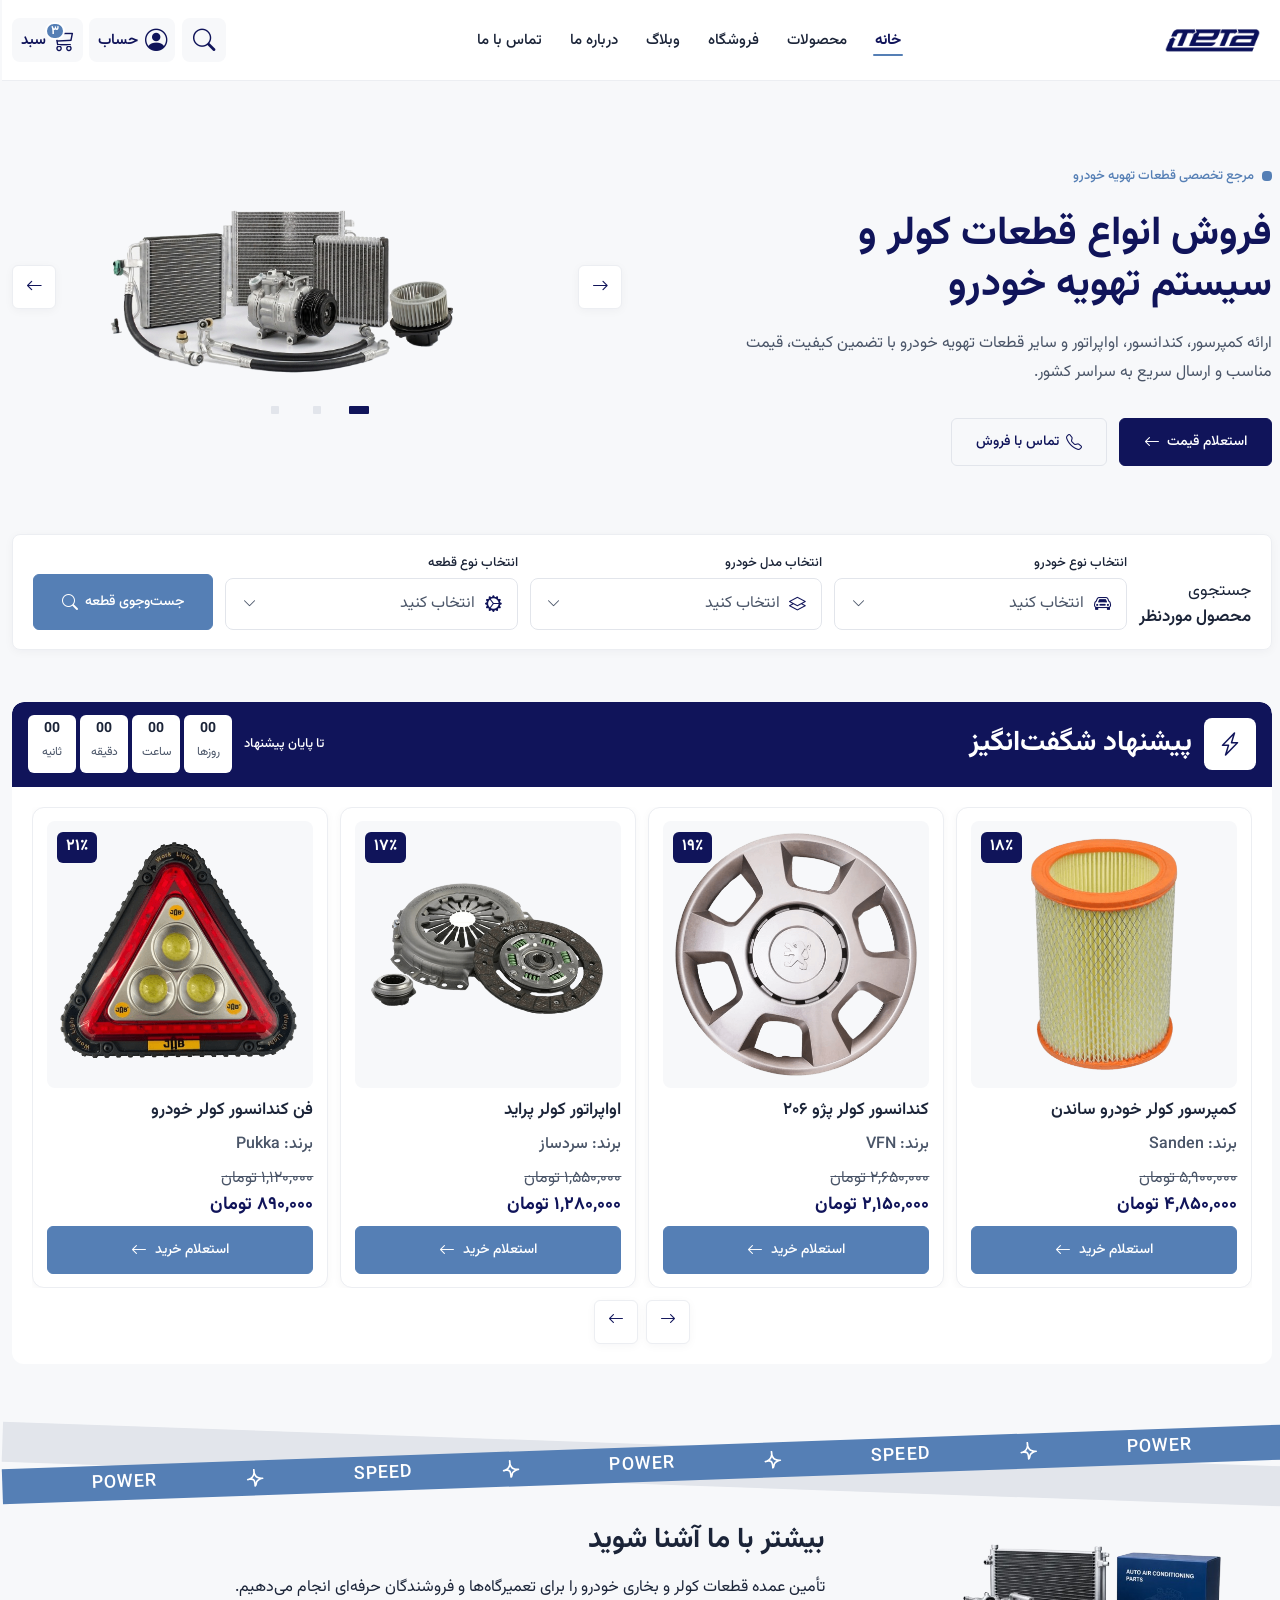
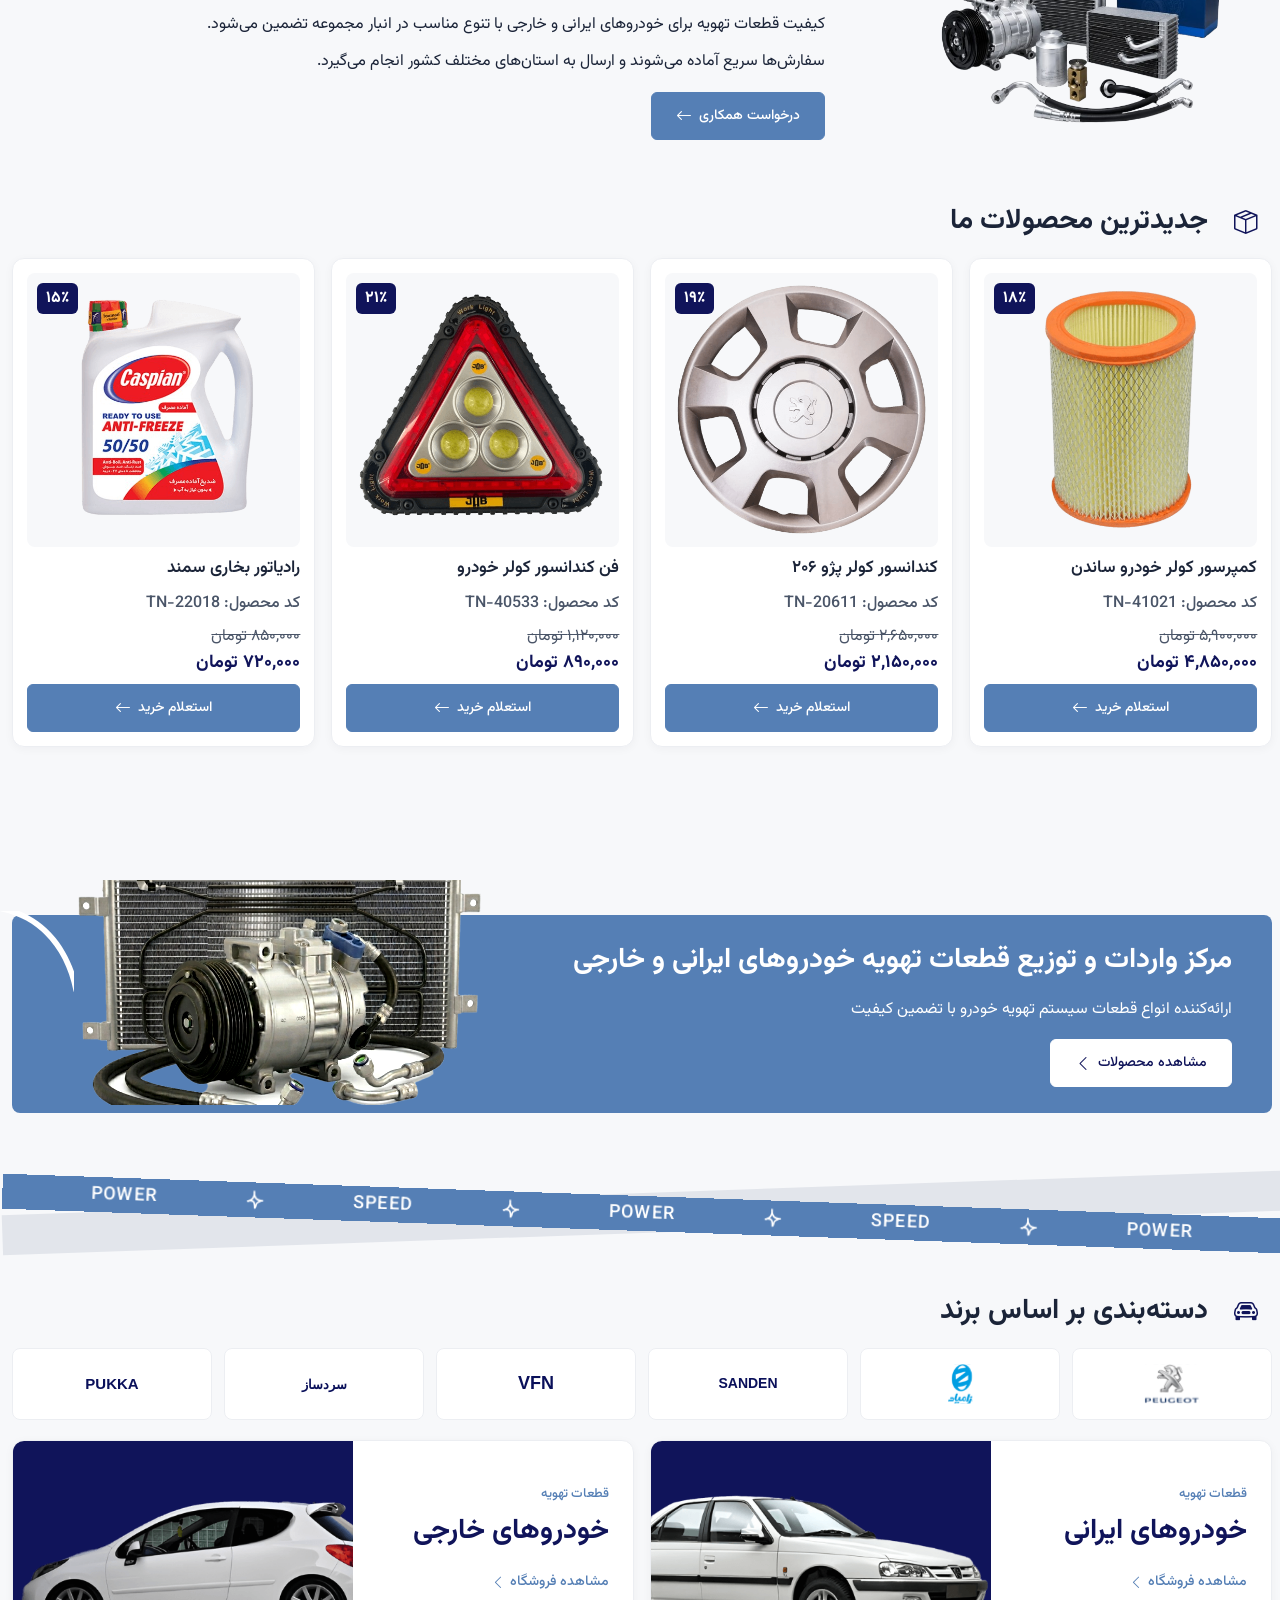
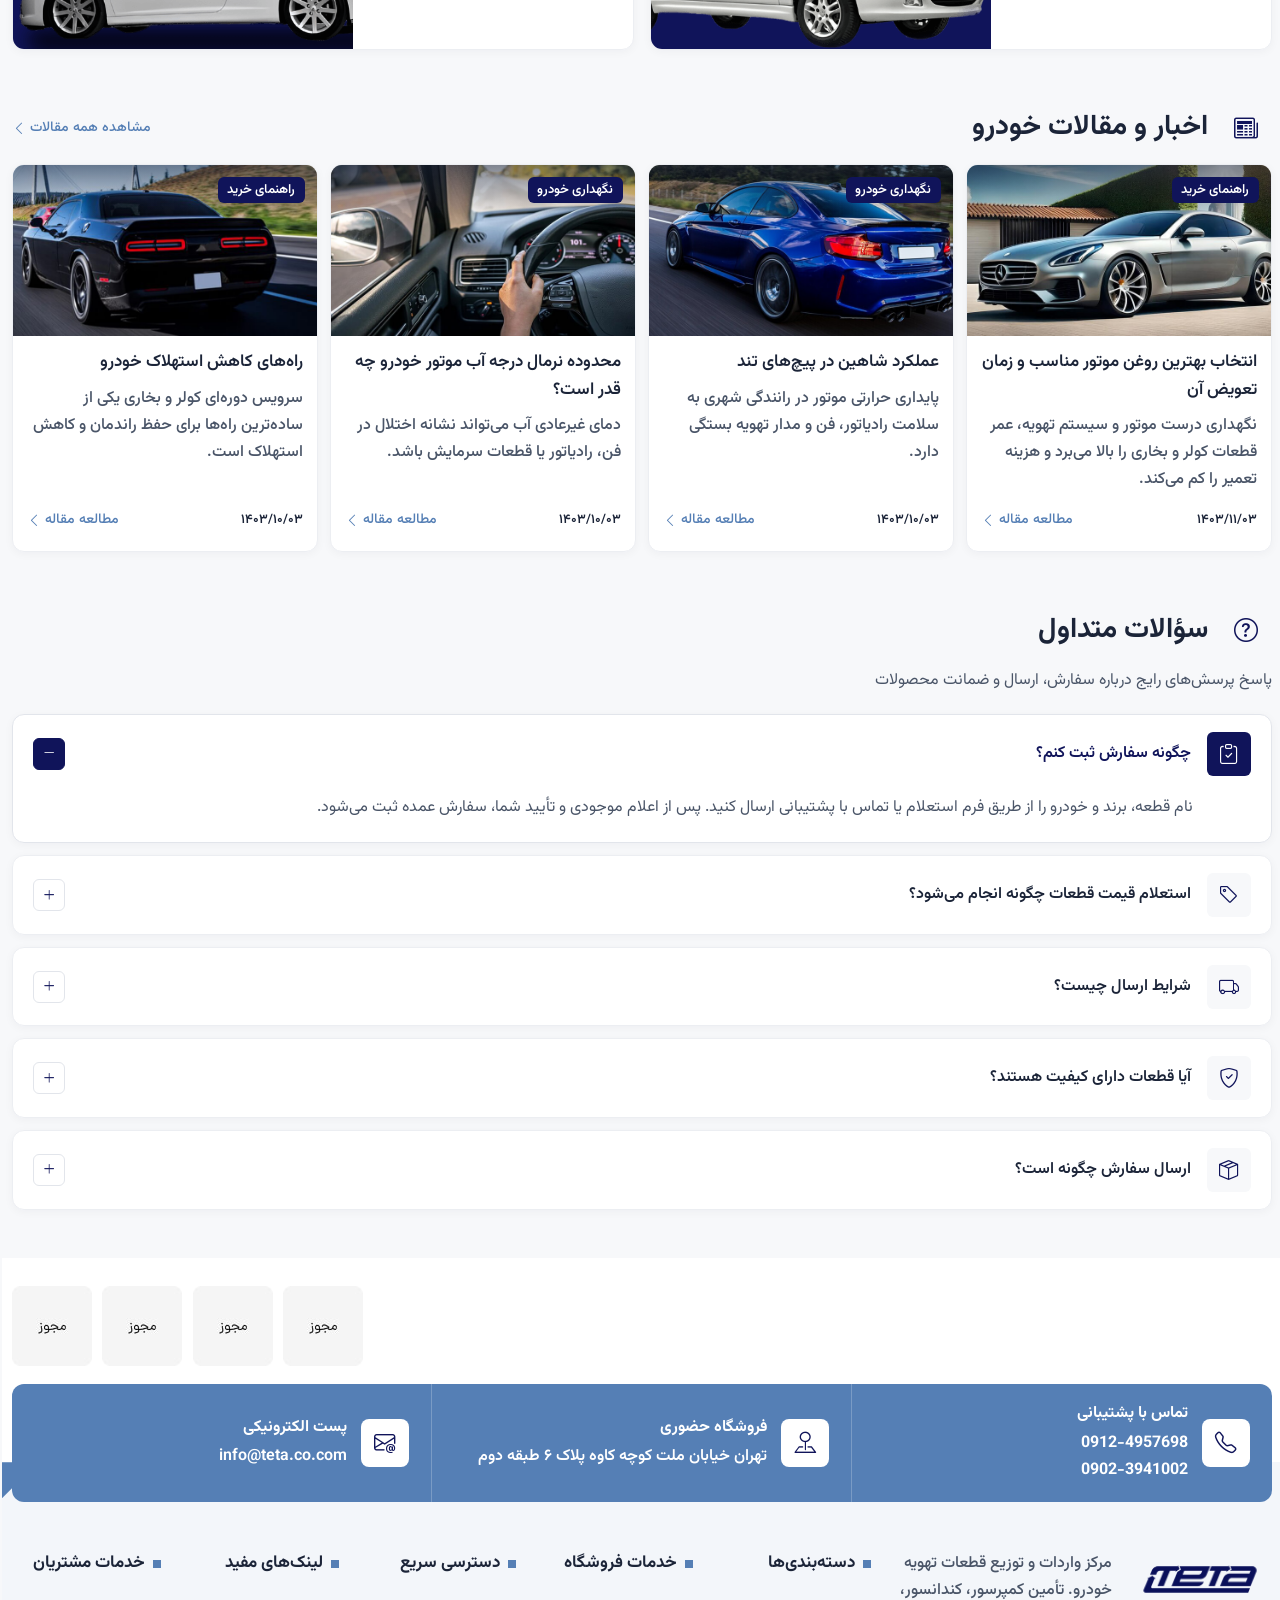
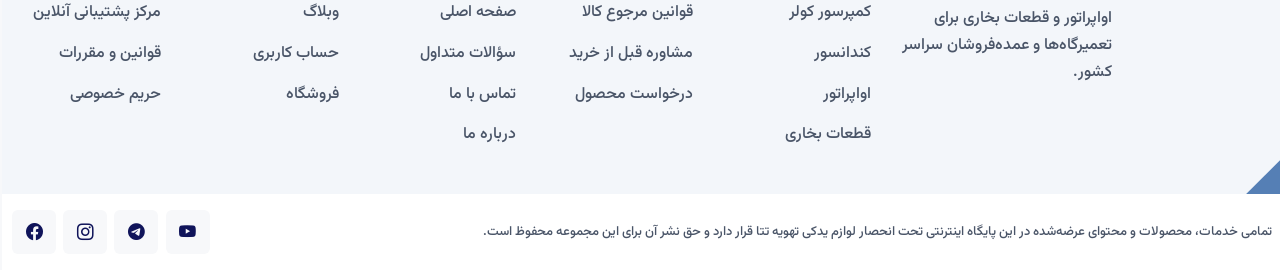
==== commit 8f3ae237: "Update blog links in index.html to point to the new blog.html page; enhance CSS for media grid layou" ====
--- a/index.html
+++ b/index.html
@@ -89,7 +89,7 @@
             <li><a class="site-nav__link is-active" href="#hero">خانه</a></li>
             <li><a class="site-nav__link" href="#products">محصولات</a></li>
             <li><a class="site-nav__link" href="#products">فروشگاه</a></li>
-            <li><a class="site-nav__link" href="#news">وبلاگ</a></li>
+            <li><a class="site-nav__link" href="blog.html">وبلاگ</a></li>
             <li><a class="site-nav__link" href="#about">درباره ما</a></li>
             <li><a class="site-nav__link" href="#contact">تماس با ما</a></li>
           </ul>
@@ -123,7 +123,7 @@
         <a class="mobile-nav__link" href="#hero">خانه</a>
         <a class="mobile-nav__link" href="#products">محصولات</a>
         <a class="mobile-nav__link" href="#products">فروشگاه</a>
-        <a class="mobile-nav__link" href="#news">وبلاگ</a>
+        <a class="mobile-nav__link" href="blog.html">وبلاگ</a>
         <a class="mobile-nav__link" href="#about">درباره ما</a>
         <a class="mobile-nav__link" href="#contact">تماس با ما</a>
         <a class="mobile-nav__link" href="#account">حساب کاربری</a>
@@ -459,10 +459,14 @@
               <span class="section-head__icon" aria-hidden="true"><i class="bi bi-newspaper"></i></span>
               <h2 id="news-title">اخبار و مقالات خودرو</h2>
             </div>
+            <a class="section-head__more" href="blog.html">
+              مشاهده همه مقالات
+              <i class="bi bi-chevron-left" aria-hidden="true"></i>
+            </a>
           </div>
           <div class="media-grid">
             <article class="media-card">
-              <a class="media-card__link" href="#news" aria-label="مطالعه مقاله: انتخاب بهترین روغن موتور مناسب و زمان تعویض آن">
+              <a class="media-card__link" href="blog.html" aria-label="مطالعه مقاله: انتخاب بهترین روغن موتور مناسب و زمان تعویض آن">
                 <span class="media-card__image-wrap">
                   <img class="media-card__image" src="assets/blog/blog-1.jpg" alt="">
                   <span class="media-card__category">راهنمای خرید</span>
@@ -478,7 +482,7 @@
               </a>
             </article>
             <article class="media-card">
-              <a class="media-card__link" href="#news" aria-label="مطالعه مقاله: عملکرد شاهین در پیچ‌های تند">
+              <a class="media-card__link" href="blog.html" aria-label="مطالعه مقاله: عملکرد شاهین در پیچ‌های تند">
                 <span class="media-card__image-wrap">
                   <img class="media-card__image" src="assets/blog/blog-2.jpg" alt="">
                   <span class="media-card__category">نگهداری خودرو</span>
@@ -494,7 +498,7 @@
               </a>
             </article>
             <article class="media-card">
-              <a class="media-card__link" href="#news" aria-label="مطالعه مقاله: محدوده نرمال درجه آب موتور خودرو چه قدر است؟">
+              <a class="media-card__link" href="blog.html" aria-label="مطالعه مقاله: محدوده نرمال درجه آب موتور خودرو چه قدر است؟">
                 <span class="media-card__image-wrap">
                   <img class="media-card__image" src="assets/blog/blog-3.jpg" alt="">
                   <span class="media-card__category">نگهداری خودرو</span>
@@ -510,7 +514,7 @@
               </a>
             </article>
             <article class="media-card">
-              <a class="media-card__link" href="#news" aria-label="مطالعه مقاله: راه‌های کاهش استهلاک خودرو">
+              <a class="media-card__link" href="blog.html" aria-label="مطالعه مقاله: راه‌های کاهش استهلاک خودرو">
                 <span class="media-card__image-wrap">
                   <img class="media-card__image" src="assets/blog/blog-4.jpg" alt="">
                   <span class="media-card__category">راهنمای خرید</span>
@@ -677,7 +681,7 @@
             </div>
             <div class="footer-links">
               <h3 class="footer-links__title">لینک‌های مفید</h3>
-              <a href="#news">وبلاگ</a>
+              <a href="blog.html">وبلاگ</a>
               <a href="#account">حساب کاربری</a>
               <a href="#products">فروشگاه</a>
             </div>
--- a/css/base.css
+++ b/css/base.css
@@ -101,6 +101,7 @@
 
 .container {
   width: min(100% - 2rem, var(--container-max));
+  max-width: 100%;
   margin-inline: auto;
 }
 
@@ -116,6 +117,10 @@
   border: 0;
 }
 
+[hidden] {
+  display: none !important;
+}
+
 body.is-locked {
   overflow: hidden;
 }
--- a/css/components.css
+++ b/css/components.css
@@ -966,6 +966,23 @@
   color: var(--color-primary);
 }
 
+.media-grid {
+  display: grid;
+  gap: 0.75rem;
+}
+
+@media (min-width: 768px) {
+  .media-grid {
+    grid-template-columns: repeat(2, 1fr);
+  }
+}
+
+@media (min-width: 1024px) {
+  .media-grid {
+    grid-template-columns: repeat(4, 1fr);
+  }
+}
+
 /* Section heading bar */
 .section-head {
   display: flex;
@@ -1019,6 +1036,35 @@
 
 .section-head--light .section-head__icon {
   background: var(--color-bg);
+}
+
+.section-head__more {
+  display: inline-flex;
+  align-items: center;
+  gap: 0.25rem;
+  min-height: 44px;
+  color: var(--color-secondary);
+  font-size: var(--font-size-button);
+  font-weight: var(--font-weight-medium);
+}
+
+.section-head__more:hover,
+.section-head__more:focus-visible {
+  color: var(--color-primary);
+}
+
+.section-head__more:focus-visible {
+  outline: 2px solid var(--color-secondary);
+  outline-offset: 3px;
+}
+
+.section-head__more i {
+  transition: transform 0.2s ease;
+}
+
+.section-head__more:hover i,
+.section-head__more:focus-visible i {
+  transform: translateX(-3px);
 }
 
 /* FAQ accordion */
--- a/css/home.css
+++ b/css/home.css
@@ -753,11 +753,6 @@
   margin-block-start: 1.25rem;
 }
 
-.media-grid {
-  display: grid;
-  gap: 0.75rem;
-}
-
 @media (min-width: 768px) {
   .hero {
     padding-block: 3rem 2.5rem;
@@ -877,10 +872,6 @@
   .category-banners {
     grid-template-columns: 1fr 1fr;
   }
-
-  .media-grid {
-    grid-template-columns: repeat(2, 1fr);
-  }
 }
 
 @media (min-width: 1024px) {
@@ -969,10 +960,6 @@
   .promo-banner__image {
     height: 225px;
   }
-
-  .media-grid {
-    grid-template-columns: repeat(4, 1fr);
-  }
 }
 
 @media (min-width: 1440px) {
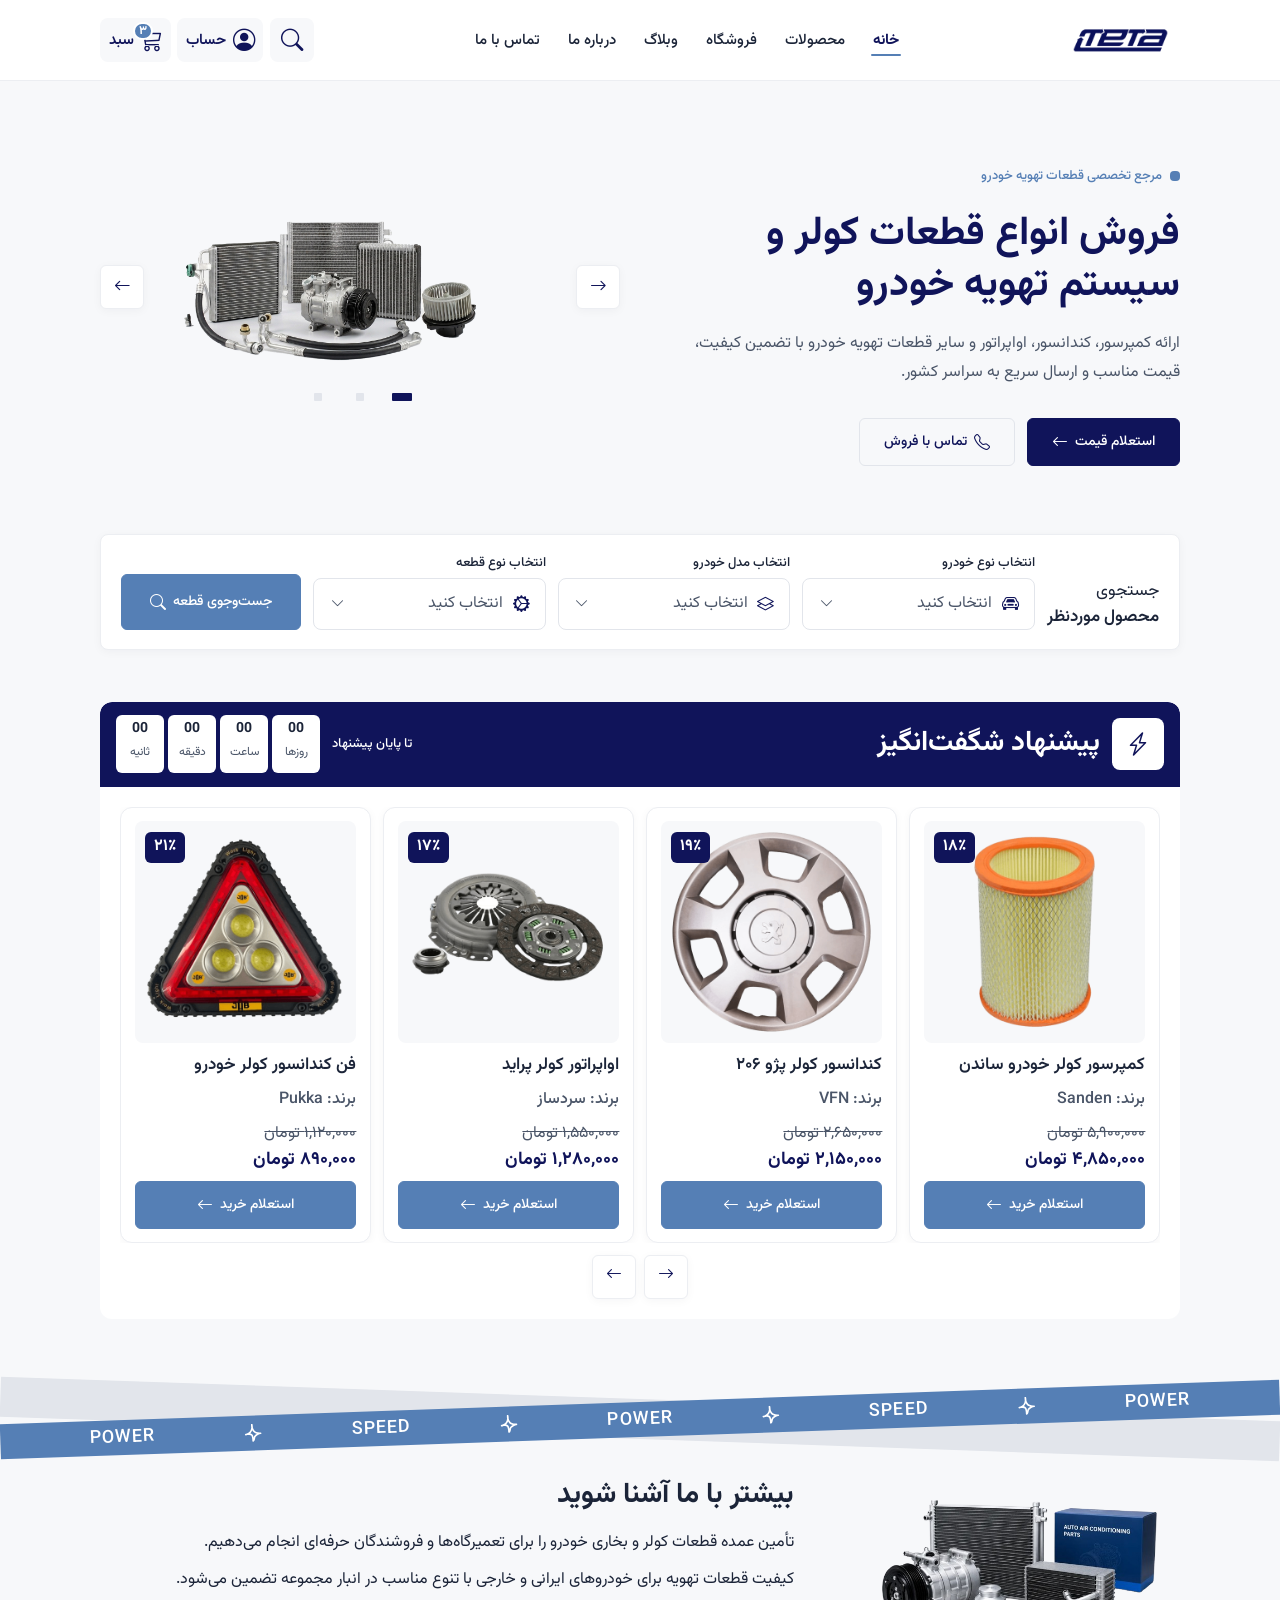
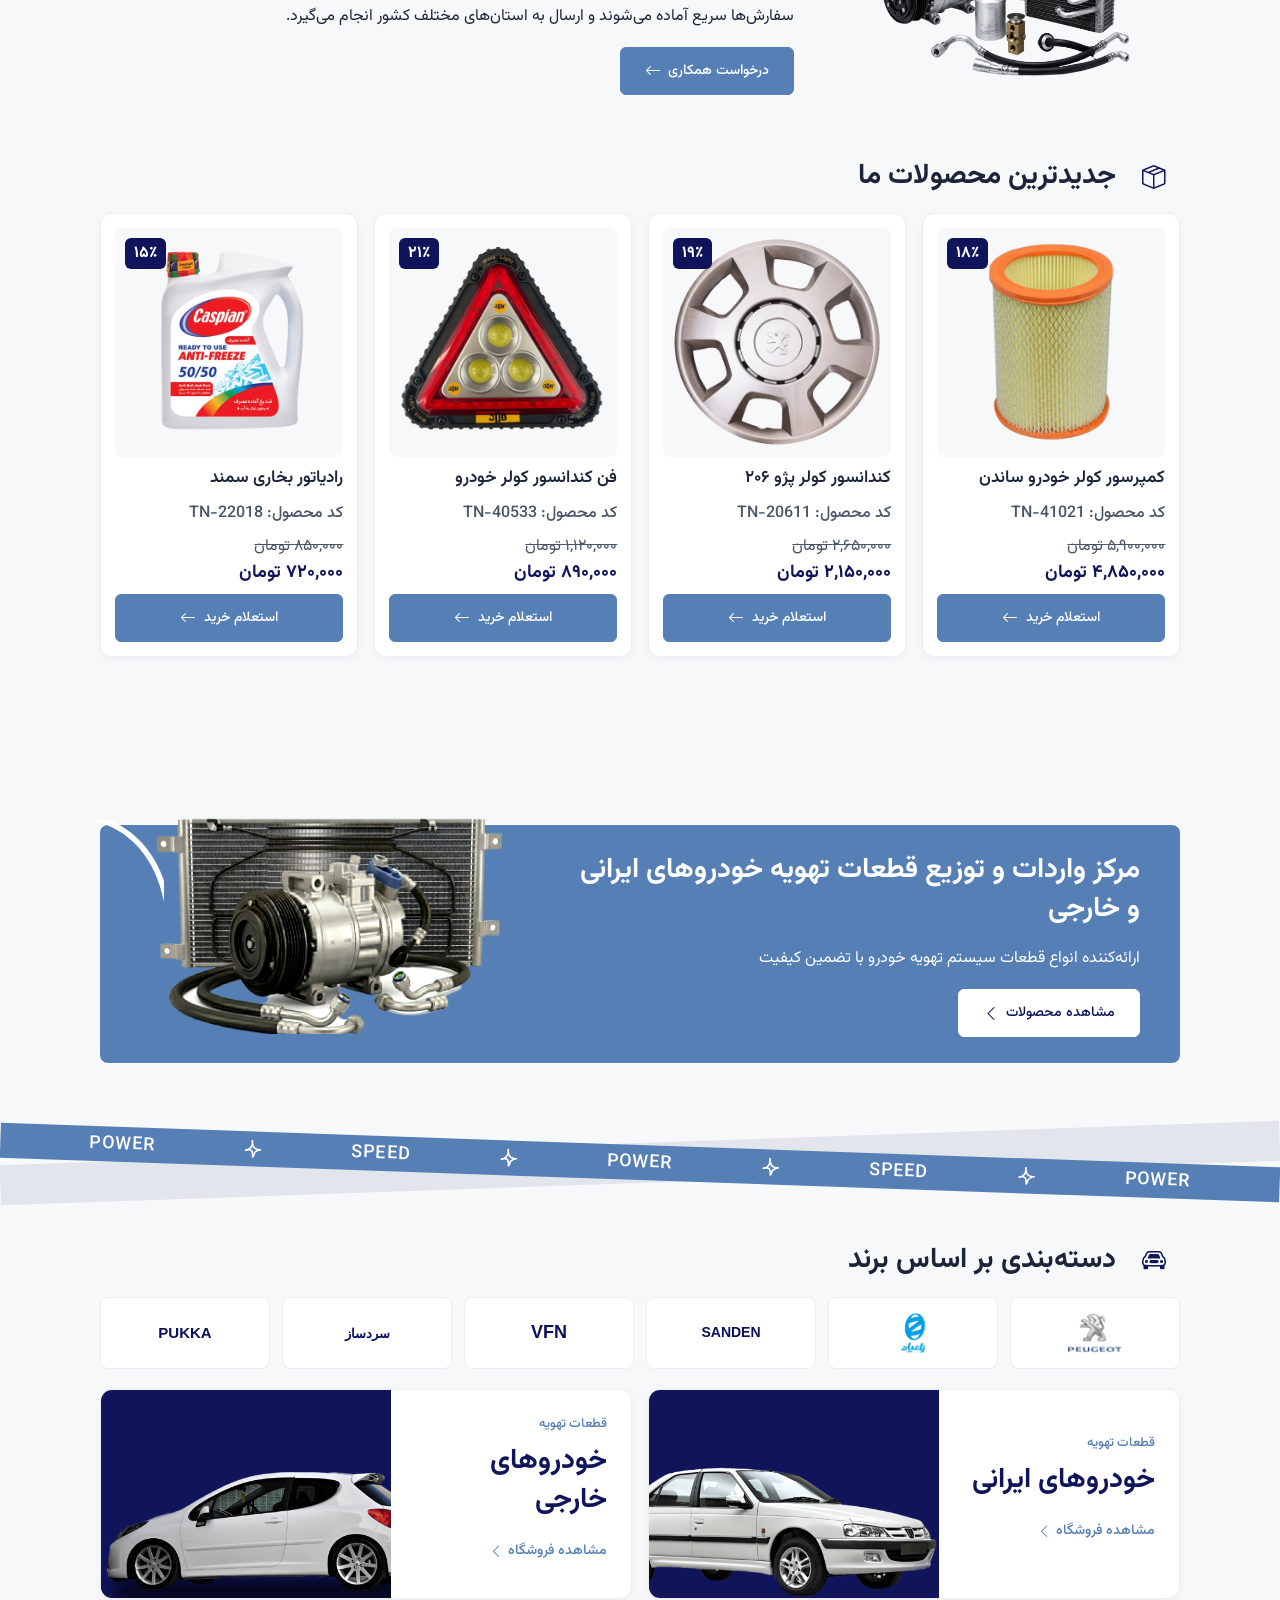
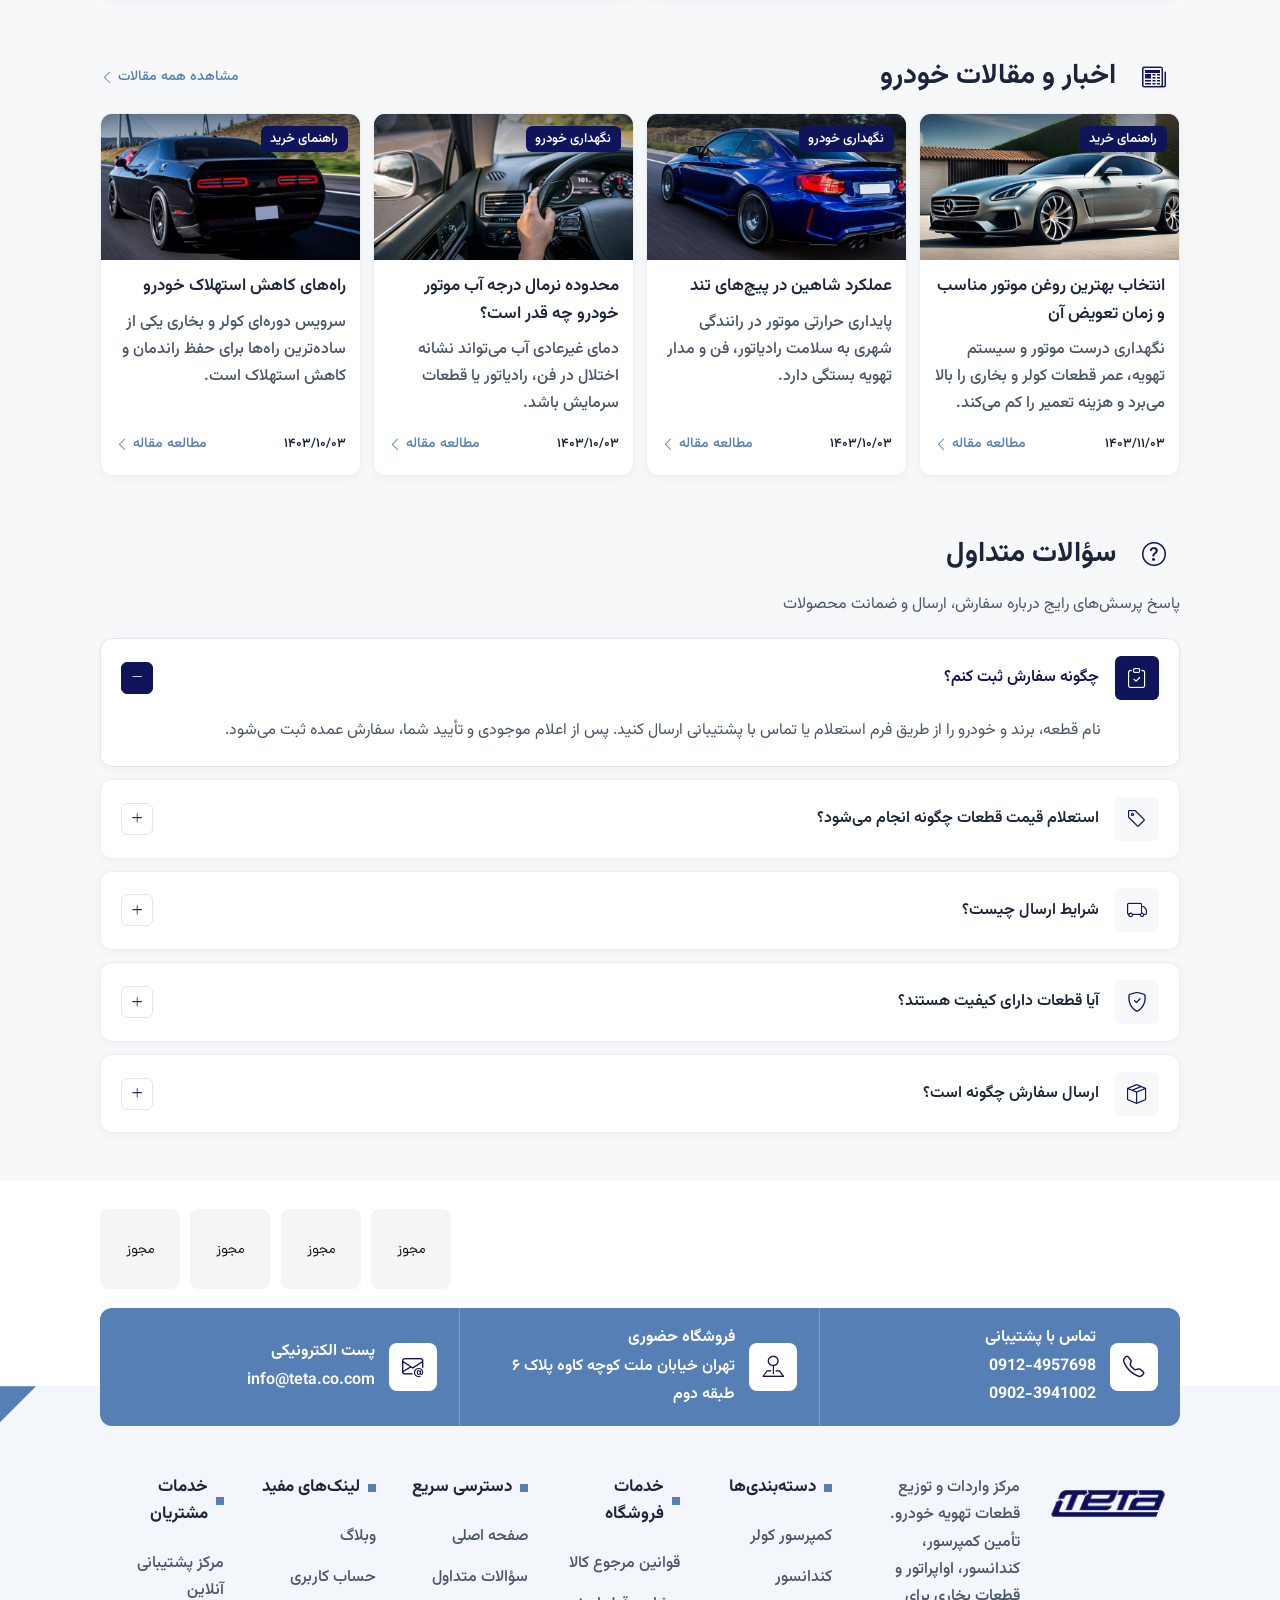
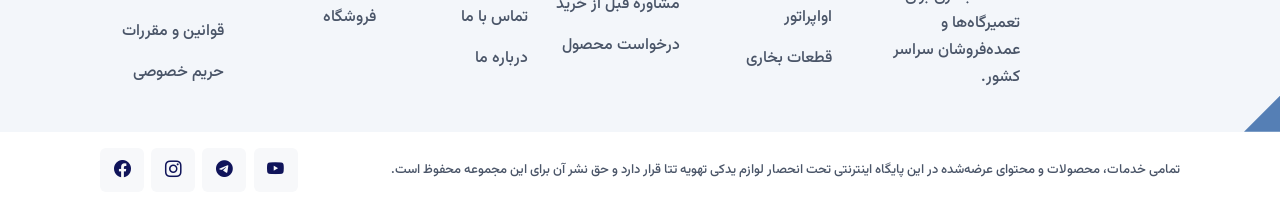
==== commit 4108fc23: "Refactor blog layout and functionality; update blog.html for improved search input styling and icon " ====
--- a/index.html
+++ b/index.html
@@ -466,7 +466,7 @@
           </div>
           <div class="media-grid">
             <article class="media-card">
-              <a class="media-card__link" href="blog.html" aria-label="مطالعه مقاله: انتخاب بهترین روغن موتور مناسب و زمان تعویض آن">
+              <a class="media-card__link" href="blog-single.html?id=oil-change" aria-label="مطالعه مقاله: انتخاب بهترین روغن موتور مناسب و زمان تعویض آن">
                 <span class="media-card__image-wrap">
                   <img class="media-card__image" src="assets/blog/blog-1.jpg" alt="">
                   <span class="media-card__category">راهنمای خرید</span>
@@ -482,7 +482,7 @@
               </a>
             </article>
             <article class="media-card">
-              <a class="media-card__link" href="blog.html" aria-label="مطالعه مقاله: عملکرد شاهین در پیچ‌های تند">
+              <a class="media-card__link" href="blog-single.html?id=shahin-handling" aria-label="مطالعه مقاله: عملکرد شاهین در پیچ‌های تند">
                 <span class="media-card__image-wrap">
                   <img class="media-card__image" src="assets/blog/blog-2.jpg" alt="">
                   <span class="media-card__category">نگهداری خودرو</span>
@@ -498,7 +498,7 @@
               </a>
             </article>
             <article class="media-card">
-              <a class="media-card__link" href="blog.html" aria-label="مطالعه مقاله: محدوده نرمال درجه آب موتور خودرو چه قدر است؟">
+              <a class="media-card__link" href="blog-single.html?id=coolant-temp" aria-label="مطالعه مقاله: محدوده نرمال درجه آب موتور خودرو چه قدر است؟">
                 <span class="media-card__image-wrap">
                   <img class="media-card__image" src="assets/blog/blog-3.jpg" alt="">
                   <span class="media-card__category">نگهداری خودرو</span>
@@ -514,7 +514,7 @@
               </a>
             </article>
             <article class="media-card">
-              <a class="media-card__link" href="blog.html" aria-label="مطالعه مقاله: راه‌های کاهش استهلاک خودرو">
+              <a class="media-card__link" href="blog-single.html?id=wear-reduction" aria-label="مطالعه مقاله: راه‌های کاهش استهلاک خودرو">
                 <span class="media-card__image-wrap">
                   <img class="media-card__image" src="assets/blog/blog-4.jpg" alt="">
                   <span class="media-card__category">راهنمای خرید</span>
--- a/css/variables.css
+++ b/css/variables.css
@@ -38,7 +38,8 @@
   --shadow-card: 0 2px 10px rgba(27, 36, 56, 0.04);
   --shadow-header: none;
 
-  --container-max: 1344px;
+  --container-max: 1200px;
+  --container-content: 1080px;
   --space-section: 2.25rem;
   --header-height: 80px;
 }
--- a/css/base.css
+++ b/css/base.css
@@ -125,8 +125,14 @@
   overflow: hidden;
 }
 
+@media (min-width: 768px) {
+  .container {
+    width: min(100% - 3rem, var(--container-max));
+  }
+}
+
 @media (min-width: 1024px) {
   .container {
-    width: min(100% - 1.25rem, var(--container-max));
+    width: min(100% - 4rem, var(--container-max));
   }
 }
--- a/css/home.css
+++ b/css/home.css
@@ -1,3 +1,11 @@
+body {
+  --container-max: var(--container-content);
+}
+
+#content {
+  --container-max: var(--container-content);
+}
+
 /* Hero */
 .hero {
   padding-block: 2.5rem 2rem;
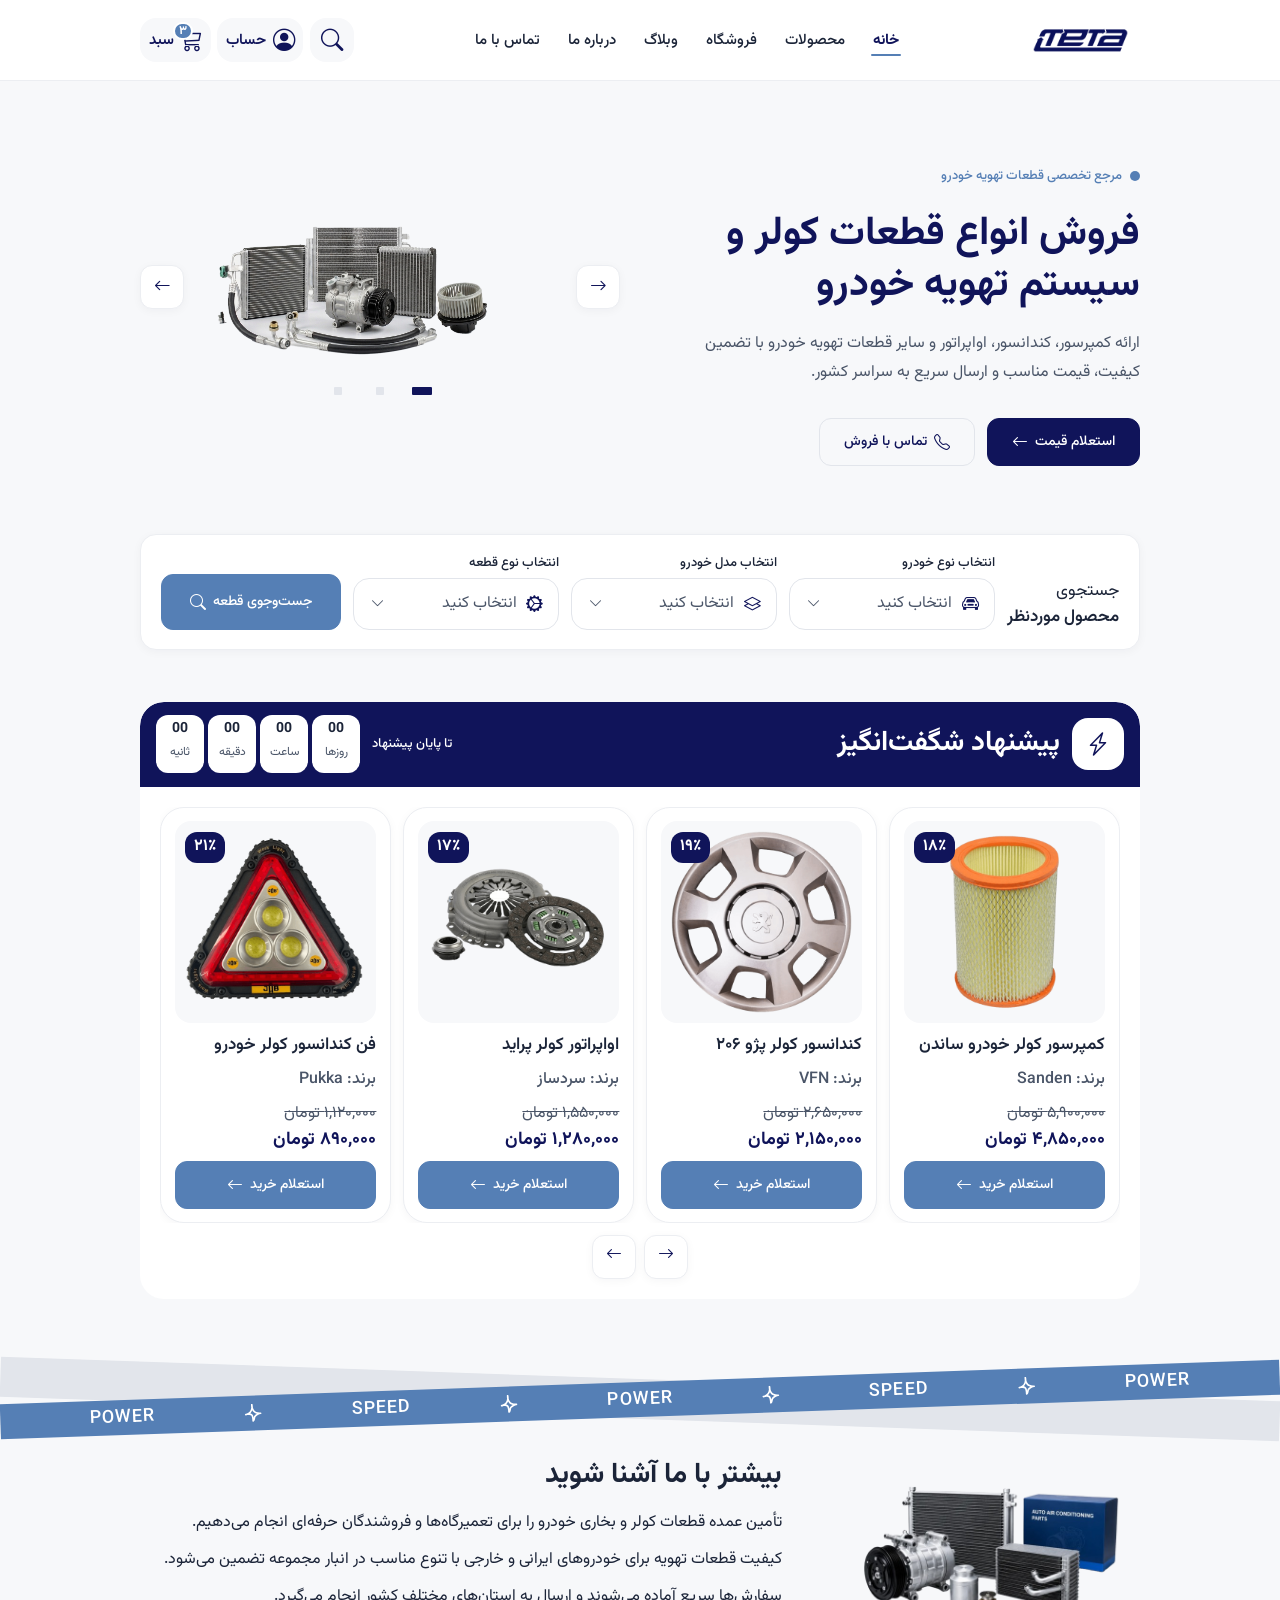
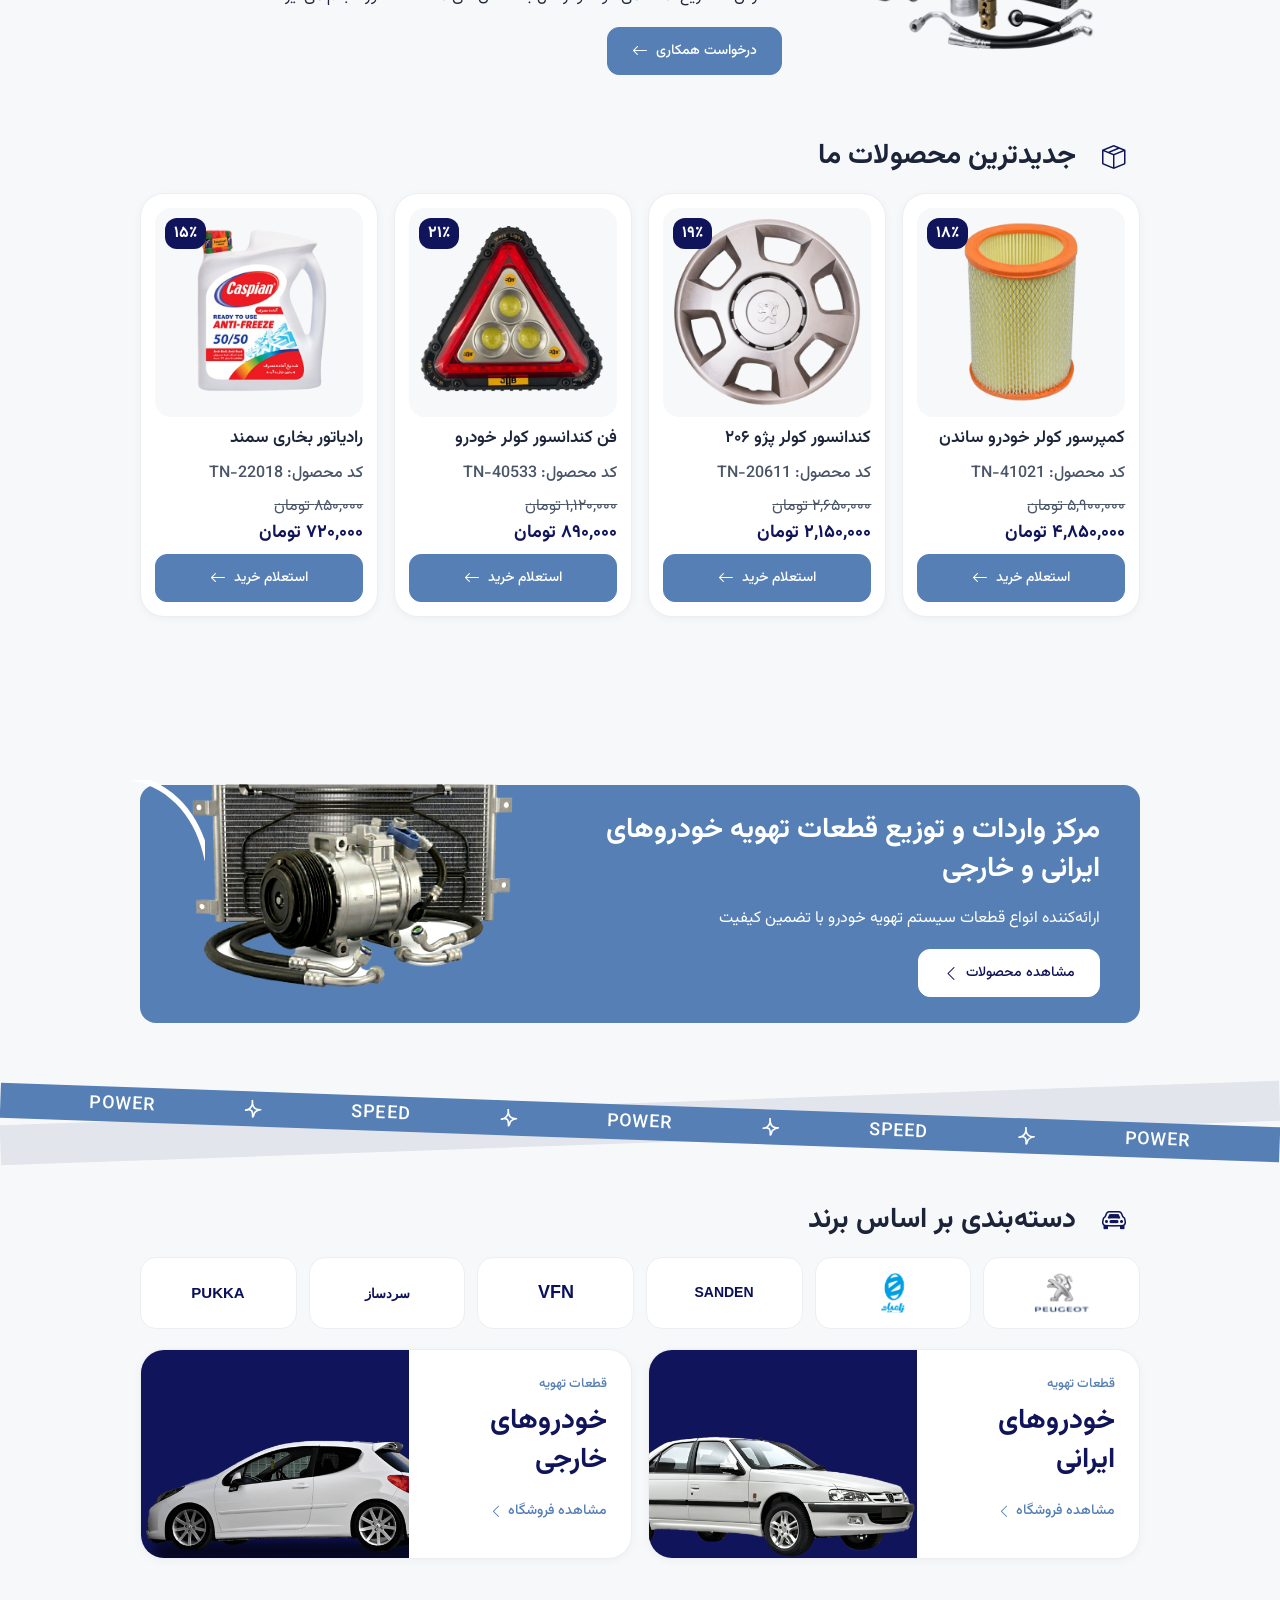
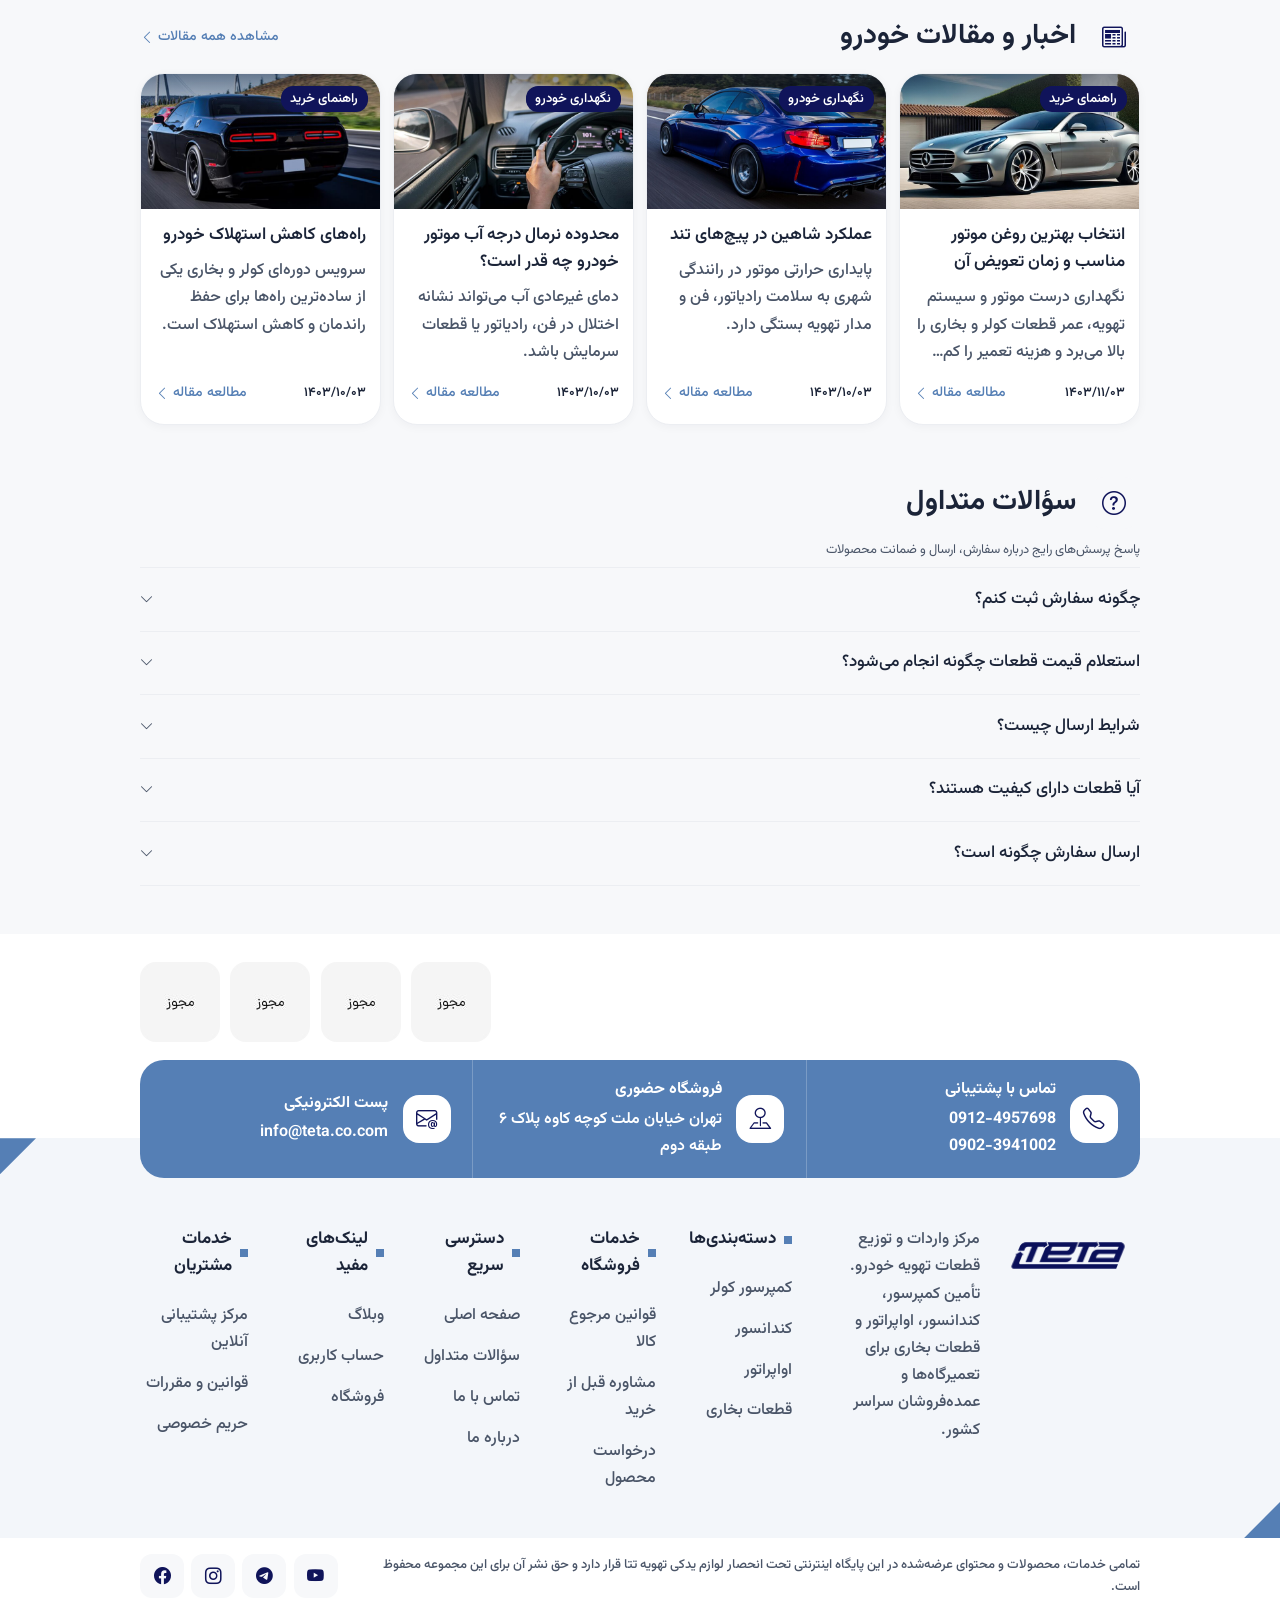
==== commit 4273646e: "Refactor FAQ section in index.html for improved accessibility and user experience; update button sta" ====
--- a/index.html
+++ b/index.html
@@ -543,15 +543,14 @@
           </div>
           <p class="faq-section__lead">پاسخ پرسش‌های رایج درباره سفارش، ارسال و ضمانت محصولات</p>
           <div class="faq" data-faq>
-            <article class="faq__item is-open">
+            <article class="faq__item">
               <h3 class="faq__heading">
-                <button class="faq__question" type="button" id="faq-q-1" data-faq-trigger aria-expanded="true" aria-controls="faq-a-1">
-                  <span class="faq__icon" aria-hidden="true"><i class="bi bi-clipboard-check"></i></span>
+                <button class="faq__question" type="button" id="faq-q-1" data-faq-trigger aria-expanded="false" aria-controls="faq-a-1">
                   <span class="faq__text">چگونه سفارش ثبت کنم؟</span>
-                  <span class="faq__toggle" aria-hidden="true"><i class="bi bi-plus-lg faq__toggle-plus"></i><i class="bi bi-dash-lg faq__toggle-minus"></i></span>
+                  <span class="faq__toggle" aria-hidden="true"><i class="bi bi-chevron-down"></i></span>
                 </button>
               </h3>
-              <div class="faq__panel" id="faq-a-1" role="region" aria-labelledby="faq-q-1" aria-hidden="false" data-faq-panel>
+              <div class="faq__panel" id="faq-a-1" role="region" aria-labelledby="faq-q-1" aria-hidden="true" data-faq-panel>
                 <div class="faq__panel-inner">
                   <p class="faq__answer">نام قطعه، برند و خودرو را از طریق فرم استعلام یا تماس با پشتیبانی ارسال کنید. پس از اعلام موجودی و تأیید شما، سفارش عمده ثبت می‌شود.</p>
                 </div>
@@ -560,9 +559,8 @@
             <article class="faq__item">
               <h3 class="faq__heading">
                 <button class="faq__question" type="button" id="faq-q-2" data-faq-trigger aria-expanded="false" aria-controls="faq-a-2">
-                  <span class="faq__icon" aria-hidden="true"><i class="bi bi-tag"></i></span>
                   <span class="faq__text">استعلام قیمت قطعات چگونه انجام می‌شود؟</span>
-                  <span class="faq__toggle" aria-hidden="true"><i class="bi bi-plus-lg faq__toggle-plus"></i><i class="bi bi-dash-lg faq__toggle-minus"></i></span>
+                  <span class="faq__toggle" aria-hidden="true"><i class="bi bi-chevron-down"></i></span>
                 </button>
               </h3>
               <div class="faq__panel" id="faq-a-2" role="region" aria-labelledby="faq-q-2" aria-hidden="true" data-faq-panel>
@@ -574,9 +572,8 @@
             <article class="faq__item">
               <h3 class="faq__heading">
                 <button class="faq__question" type="button" id="faq-q-3" data-faq-trigger aria-expanded="false" aria-controls="faq-a-3">
-                  <span class="faq__icon" aria-hidden="true"><i class="bi bi-truck"></i></span>
                   <span class="faq__text">شرایط ارسال چیست؟</span>
-                  <span class="faq__toggle" aria-hidden="true"><i class="bi bi-plus-lg faq__toggle-plus"></i><i class="bi bi-dash-lg faq__toggle-minus"></i></span>
+                  <span class="faq__toggle" aria-hidden="true"><i class="bi bi-chevron-down"></i></span>
                 </button>
               </h3>
               <div class="faq__panel" id="faq-a-3" role="region" aria-labelledby="faq-q-3" aria-hidden="true" data-faq-panel>
@@ -588,9 +585,8 @@
             <article class="faq__item">
               <h3 class="faq__heading">
                 <button class="faq__question" type="button" id="faq-q-4" data-faq-trigger aria-expanded="false" aria-controls="faq-a-4">
-                  <span class="faq__icon" aria-hidden="true"><i class="bi bi-shield-check"></i></span>
                   <span class="faq__text">آیا قطعات دارای کیفیت هستند؟</span>
-                  <span class="faq__toggle" aria-hidden="true"><i class="bi bi-plus-lg faq__toggle-plus"></i><i class="bi bi-dash-lg faq__toggle-minus"></i></span>
+                  <span class="faq__toggle" aria-hidden="true"><i class="bi bi-chevron-down"></i></span>
                 </button>
               </h3>
               <div class="faq__panel" id="faq-a-4" role="region" aria-labelledby="faq-q-4" aria-hidden="true" data-faq-panel>
@@ -602,9 +598,8 @@
             <article class="faq__item">
               <h3 class="faq__heading">
                 <button class="faq__question" type="button" id="faq-q-5" data-faq-trigger aria-expanded="false" aria-controls="faq-a-5">
-                  <span class="faq__icon" aria-hidden="true"><i class="bi bi-box-seam"></i></span>
                   <span class="faq__text">ارسال سفارش چگونه است؟</span>
-                  <span class="faq__toggle" aria-hidden="true"><i class="bi bi-plus-lg faq__toggle-plus"></i><i class="bi bi-dash-lg faq__toggle-minus"></i></span>
+                  <span class="faq__toggle" aria-hidden="true"><i class="bi bi-chevron-down"></i></span>
                 </button>
               </h3>
               <div class="faq__panel" id="faq-a-5" role="region" aria-labelledby="faq-q-5" aria-hidden="true" data-faq-panel>
--- a/css/variables.css
+++ b/css/variables.css
@@ -31,15 +31,16 @@
   --font-weight-semibold: 600;
   --font-weight-bold: 700;
 
-  --radius-sm: 4px;
-  --radius-md: 6px;
-  --radius-lg: 8px;
-  --radius-xl: 12px;
+  --radius-sm: 8px;
+  --radius-md: 12px;
+  --radius-lg: 16px;
+  --radius-xl: 24px;
+  --border-width: 2px;
   --shadow-card: 0 2px 10px rgba(27, 36, 56, 0.04);
   --shadow-header: none;
 
-  --container-max: 1200px;
-  --container-content: 1080px;
+  --container-content: 1000px;
+  --container-max: var(--container-content);
   --space-section: 2.25rem;
   --header-height: 80px;
 }
--- a/css/components.css
+++ b/css/components.css
@@ -1069,9 +1069,9 @@
 
 /* FAQ accordion */
 .faq-section__lead {
-  margin: 0 0 1.25rem;
+  margin: 0 0 0.35rem;
   color: var(--color-muted);
-  font-size: var(--font-size-body);
+  font-size: var(--font-size-meta);
   font-weight: var(--font-weight-regular);
   line-height: 1.7;
 }
@@ -1079,20 +1079,12 @@
 .faq {
   display: flex;
   flex-direction: column;
-  gap: 0.75rem;
   width: 100%;
+  border-block-start: 1px solid var(--color-border-soft);
 }
 
 .faq__item {
-  overflow: hidden;
-  background: var(--color-white);
-  border: 1px solid var(--color-border-soft);
-  border-radius: var(--radius-xl);
-  box-shadow: var(--shadow-card);
-}
-
-.faq__item.is-open {
-  border-color: var(--color-border);
+  border-block-end: 1px solid var(--color-border-soft);
 }
 
 .faq__heading {
@@ -1102,50 +1094,28 @@
 .faq__question {
   display: flex;
   align-items: center;
-  gap: 0.85rem;
+  gap: 1rem;
   width: 100%;
-  min-height: 3.5rem;
-  padding: 0.95rem 1rem;
+  padding: 0.95rem 0;
   border: 0;
   background: transparent;
   color: var(--color-text);
   font-family: var(--font-family-heading);
   font-size: var(--font-size-card);
-  font-weight: var(--font-weight-semibold);
-  line-height: 1.6;
+  font-weight: var(--font-weight-medium);
+  line-height: 1.7;
   text-align: start;
   cursor: pointer;
 }
 
-.faq__question:hover {
+.faq__question:hover,
+.faq__item.is-open .faq__question {
   color: var(--color-primary);
 }
 
 .faq__question:focus-visible {
   outline: 2px solid var(--color-secondary);
-  outline-offset: -2px;
-}
-
-.faq__item.is-open .faq__question {
-  color: var(--color-primary);
-}
-
-.faq__icon {
-  display: grid;
-  place-items: center;
-  flex-shrink: 0;
-  width: 2.5rem;
-  height: 2.5rem;
-  border-radius: var(--radius-md);
-  background: var(--color-bg);
-  color: var(--color-primary);
-  font-size: 1.15rem;
-  line-height: 1;
-}
-
-.faq__item.is-open .faq__icon {
-  background: var(--color-primary);
-  color: var(--color-white);
+  outline-offset: 2px;
 }
 
 .faq__text {
@@ -1157,43 +1127,21 @@
   display: grid;
   place-items: center;
   flex-shrink: 0;
-  width: 2rem;
-  height: 2rem;
-  border: 1px solid var(--color-border);
-  border-radius: var(--radius-md);
-  background: var(--color-white);
-  color: var(--color-primary);
-  font-size: 0.8rem;
+  color: var(--color-muted);
+  font-size: 0.85rem;
   line-height: 1;
+  transition: transform 0.2s ease, color 0.2s ease;
 }
 
 .faq__item.is-open .faq__toggle {
-  border-color: var(--color-primary);
-  background: var(--color-primary);
-  color: var(--color-white);
-}
-
-.faq__toggle-plus,
-.faq__toggle-minus {
-  grid-area: 1 / 1;
-}
-
-.faq__toggle-minus {
-  display: none;
-}
-
-.faq__item.is-open .faq__toggle-plus {
-  display: none;
-}
-
-.faq__item.is-open .faq__toggle-minus {
-  display: inline;
+  color: var(--color-primary);
+  transform: rotate(180deg);
 }
 
 .faq__panel {
   display: grid;
   grid-template-rows: 0fr;
-  transition: grid-template-rows 0.28s ease;
+  transition: grid-template-rows 0.22s ease;
 }
 
 .faq__item.is-open .faq__panel {
@@ -1206,33 +1154,16 @@
 
 .faq__answer {
   margin: 0;
-  padding-block: 0 1.1rem;
-  padding-inline-start: 4.35rem;
-  padding-inline-end: 3rem;
+  padding-block: 0 1rem;
   color: var(--color-muted);
   font-size: var(--font-size-body);
   font-weight: var(--font-weight-regular);
-  line-height: 1.85;
+  line-height: 1.8;
 }
 
 @media (min-width: 768px) {
   .faq__question {
-    gap: 1rem;
-    min-height: 3.75rem;
-    padding: 1.05rem 1.25rem;
-    font-size: 1rem;
-  }
-
-  .faq__icon {
-    width: 2.75rem;
-    height: 2.75rem;
-    font-size: 1.25rem;
-  }
-
-  .faq__answer {
-    padding-inline: 1.25rem 3.5rem;
-    padding-inline-start: 4.9rem;
-    padding-block-end: 1.25rem;
+    padding-block: 1.05rem;
   }
 }
 
--- a/css/home.css
+++ b/css/home.css
@@ -1,11 +1,3 @@
-body {
-  --container-max: var(--container-content);
-}
-
-#content {
-  --container-max: var(--container-content);
-}
-
 /* Hero */
 .hero {
   padding-block: 2.5rem 2rem;
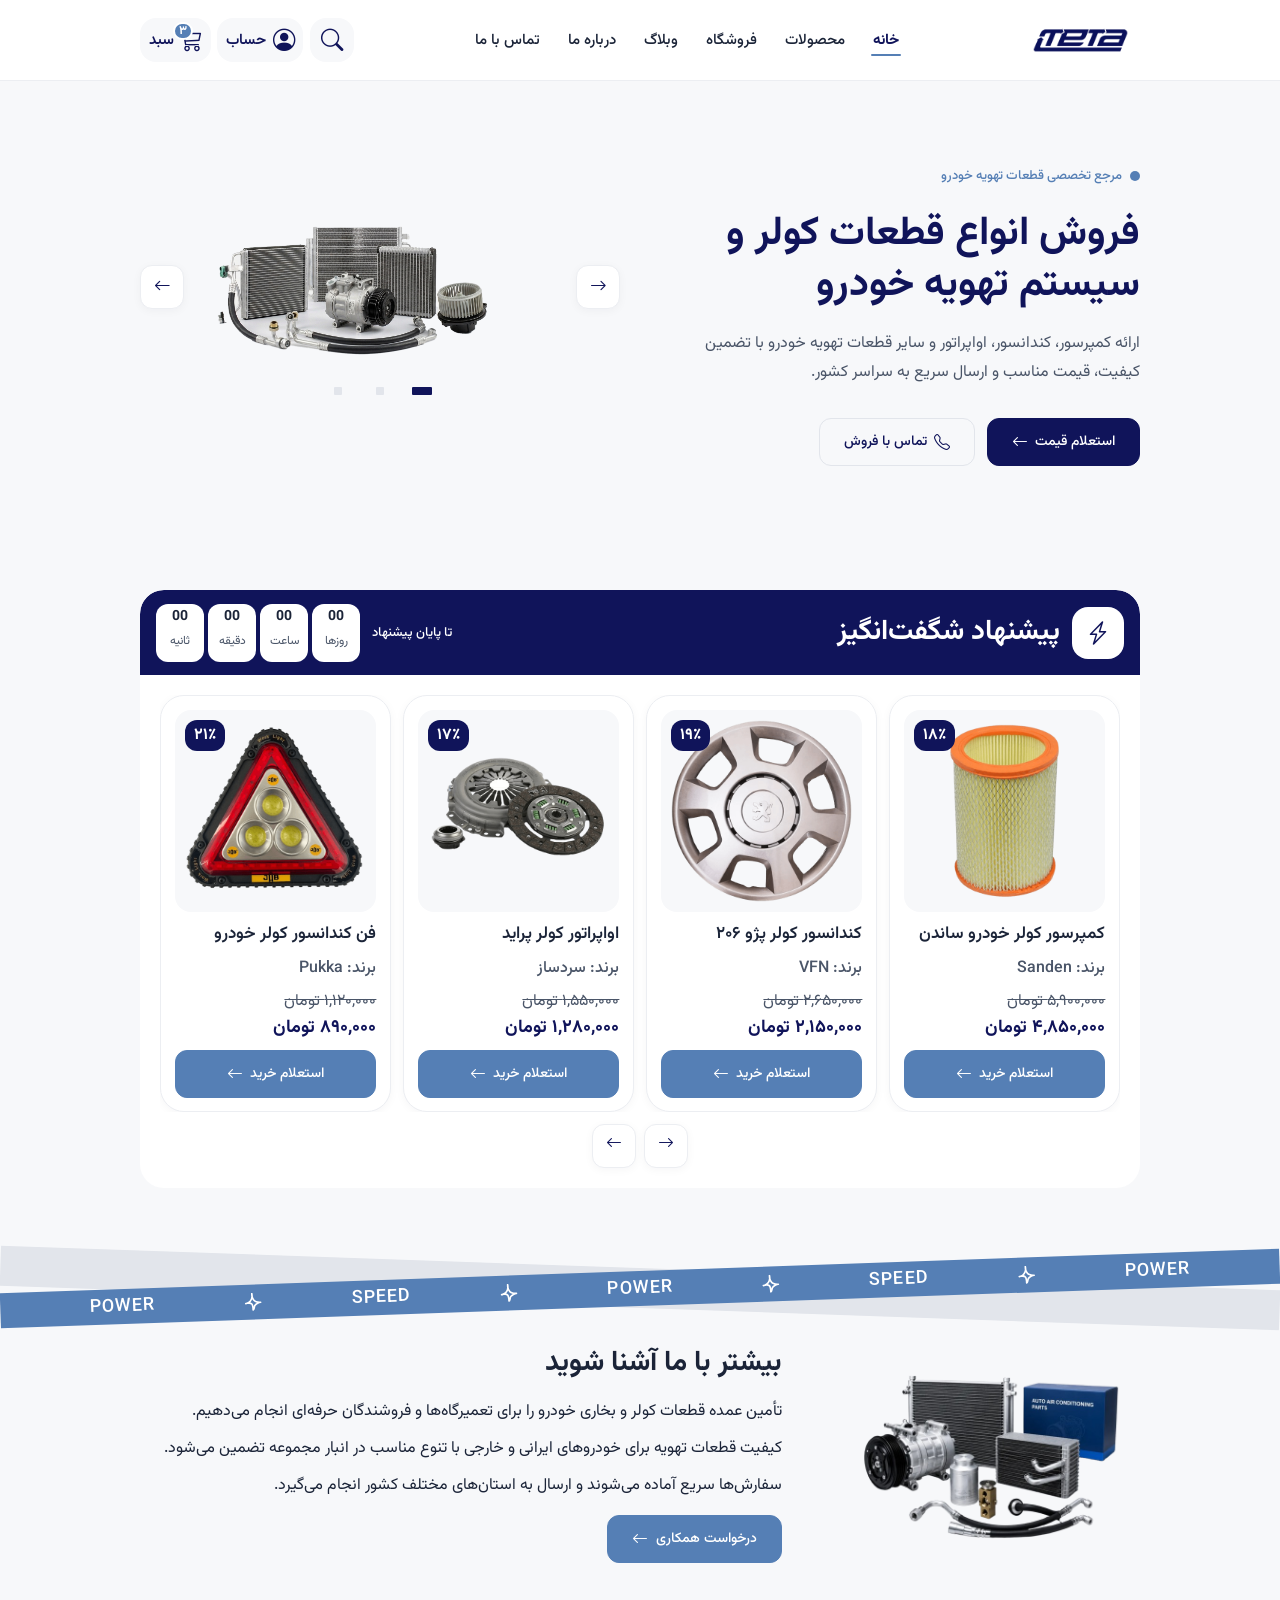
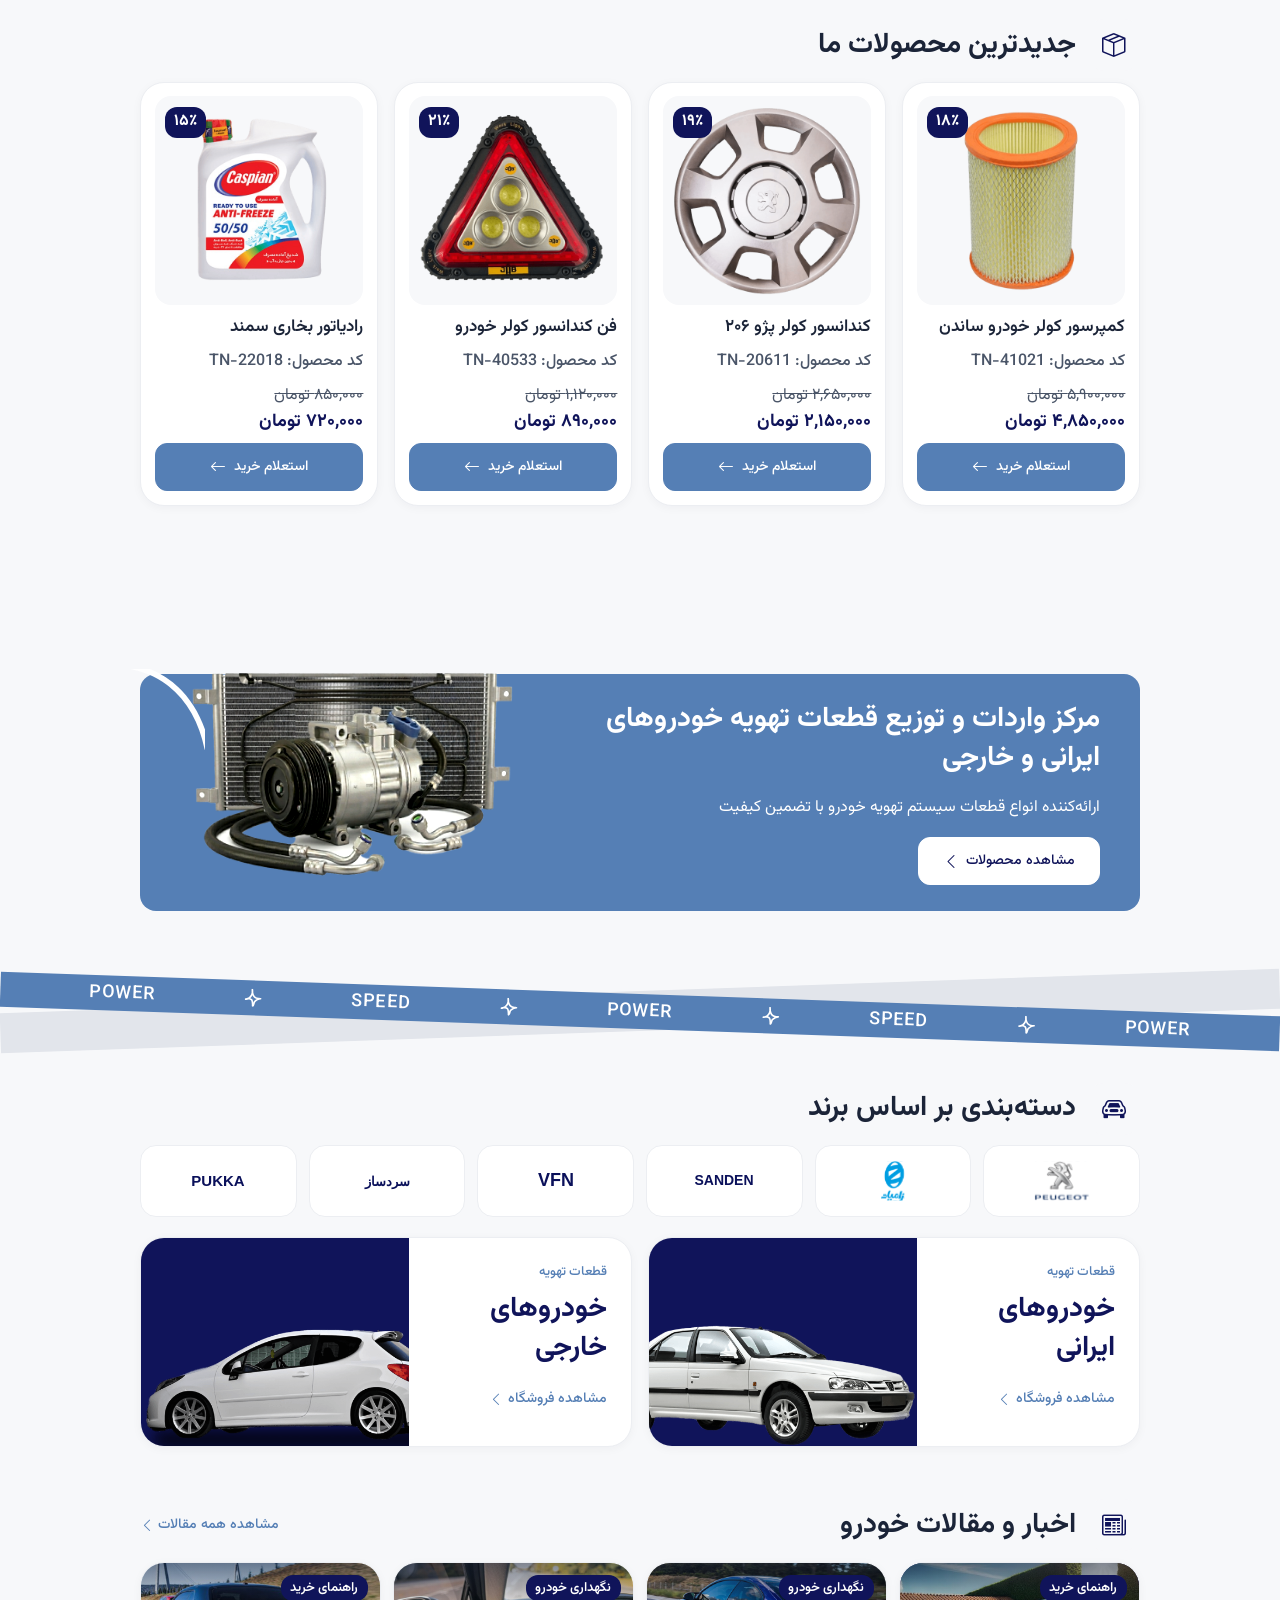
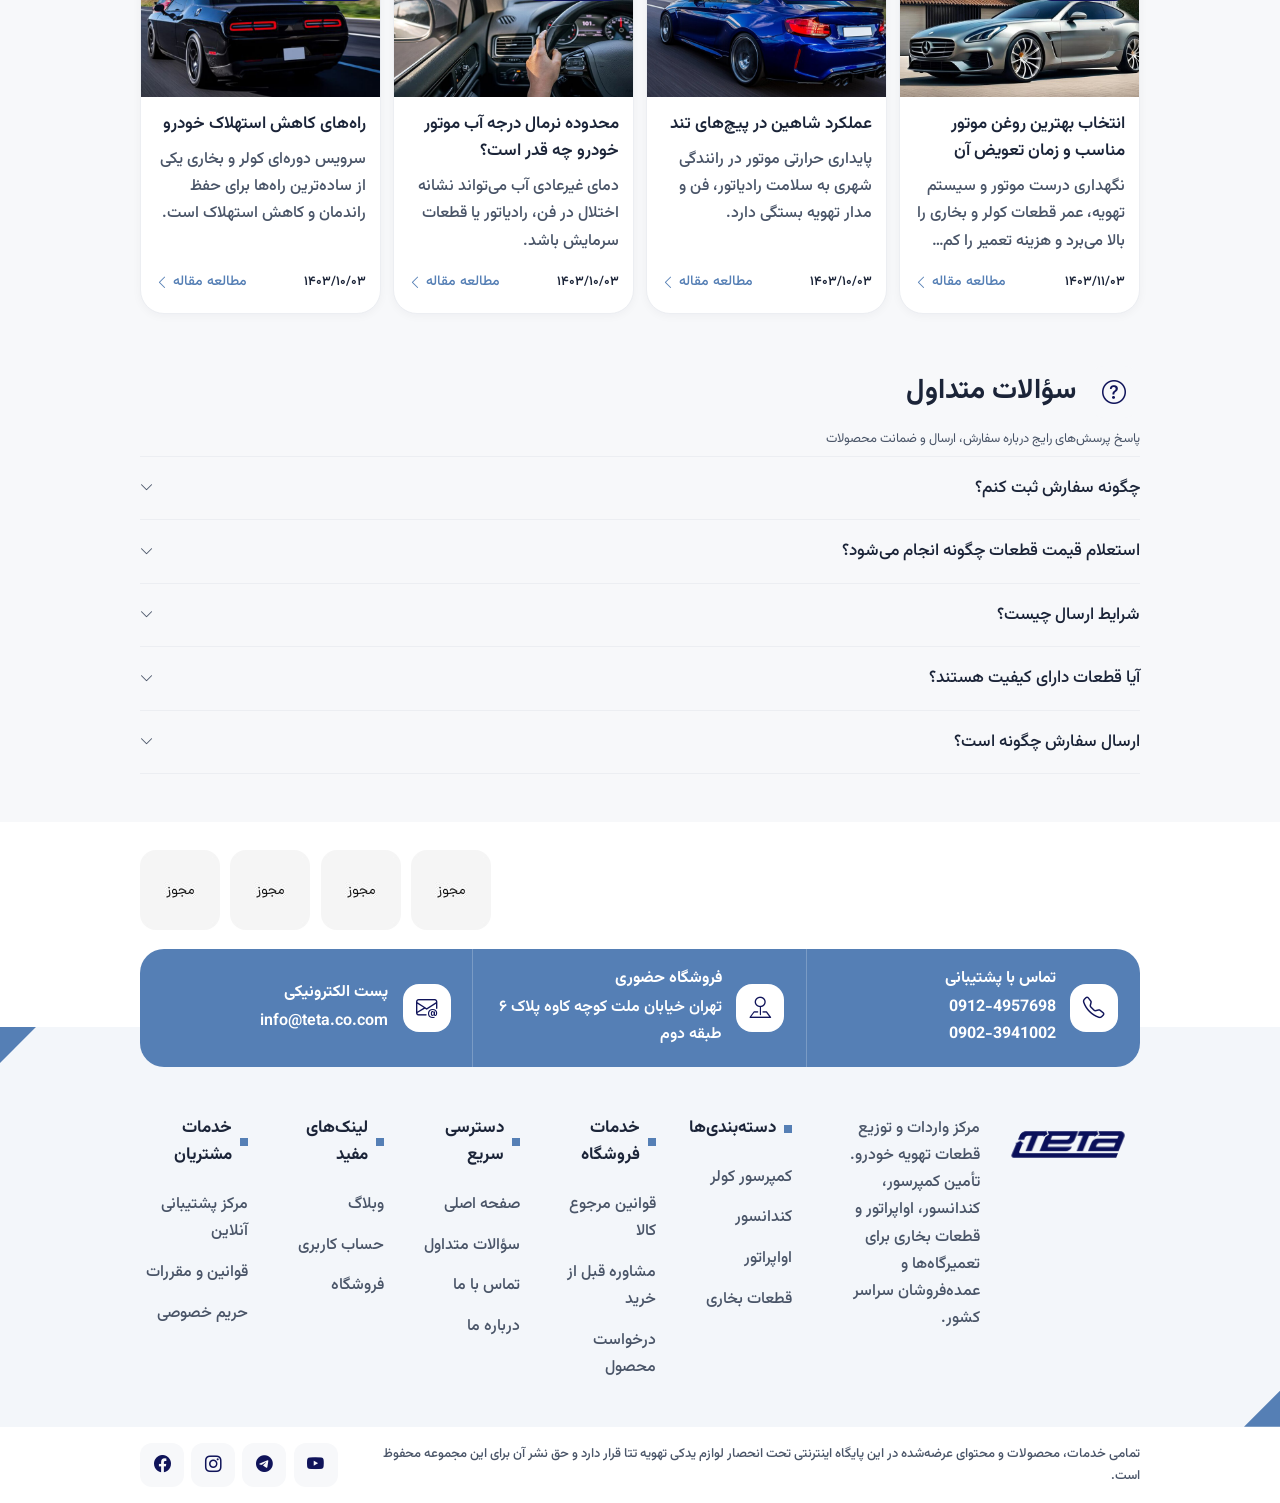
==== commit 38782247: "Remove product search section from index.html and associated CSS styles from home.css for a cleaner " ====
--- a/index.html
+++ b/index.html
@@ -196,59 +196,6 @@
         </div>
       </section>
 
-      <section class="product-search" aria-labelledby="search-heading">
-        <div class="container">
-          <form class="product-search__panel" data-product-search>
-            <p class="product-search__title" id="search-heading">جستجوی<br><span>محصول موردنظر</span></p>
-            <div class="product-search__fields">
-              <div class="field-select field-select--type">
-                <label class="field-select__label" for="vehicle-type">انتخاب نوع خودرو</label>
-                <div class="field-select__control">
-                  <select id="vehicle-type" name="vehicleType">
-                    <option value="">انتخاب کنید</option>
-                    <option value="سواری ایرانی">سواری ایرانی</option>
-                    <option value="سواری خارجی">سواری خارجی</option>
-                    <option value="خودرو سنگین">خودرو سنگین</option>
-                  </select>
-                </div>
-              </div>
-              <div class="field-select field-select--model">
-                <label class="field-select__label" for="vehicle-model">انتخاب مدل خودرو</label>
-                <div class="field-select__control">
-                  <select id="vehicle-model" name="vehicleModel">
-                    <option value="">انتخاب کنید</option>
-                    <option value="پراید">پراید</option>
-                    <option value="پژو ۲۰۶">پژو ۲۰۶</option>
-                    <option value="پژو ۴۰۵">پژو ۴۰۵</option>
-                    <option value="سمند">سمند</option>
-                    <option value="شاهین">شاهین</option>
-                    <option value="زانتیا">زانتیا</option>
-                  </select>
-                </div>
-              </div>
-              <div class="field-select field-select--part">
-                <label class="field-select__label" for="part">انتخاب نوع قطعه</label>
-                <div class="field-select__control">
-                  <select id="part" name="part">
-                    <option value="">انتخاب کنید</option>
-                    <option value="کمپرسور">کمپرسور کولر</option>
-                    <option value="کندانسور">کندانسور</option>
-                    <option value="اواپراتور">اواپراتور</option>
-                    <option value="فن کولر">فن کولر</option>
-                    <option value="درایر">درایر</option>
-                    <option value="بخاری">رادیاتور بخاری</option>
-                  </select>
-                </div>
-              </div>
-              <button class="primary-button product-search__submit" type="submit">
-                جست‌وجوی قطعه
-                <i class="bi bi-search" aria-hidden="true"></i>
-              </button>
-            </div>
-          </form>
-        </div>
-      </section>
-
       <section class="offers" aria-labelledby="offers-title">
         <div class="container">
           <div class="panel">
--- a/css/home.css
+++ b/css/home.css
@@ -176,202 +176,6 @@
   outline-offset: 2px;
 }
 
-/* Product search */
-.product-search {
-  margin-block-start: -0.25rem;
-  margin-block-end: 1.5rem;
-  position: relative;
-  z-index: 2;
-}
-
-.product-search__panel {
-  display: grid;
-  gap: 0.75rem;
-  background: var(--color-white);
-  border: 1px solid var(--color-border-soft);
-  border-radius: var(--radius-lg);
-  padding: 1.15rem;
-  box-shadow: var(--shadow-card);
-}
-
-.product-search__title {
-  font-size: var(--font-size-card);
-  line-height: 1.5;
-}
-
-.product-search__title span {
-  font-weight: var(--font-weight-semibold);
-}
-
-.product-search__fields {
-  display: grid;
-  gap: 0.85rem 0.75rem;
-  align-items: end;
-}
-
-.product-search__submit {
-  min-height: 52px;
-  padding-inline: 1.5rem;
-  font-size: var(--font-size-button);
-  font-weight: var(--font-weight-medium);
-  white-space: nowrap;
-}
-
-.field-select {
-  display: flex;
-  flex-direction: column;
-  gap: 0.4rem;
-  position: relative;
-}
-
-.field-select__label {
-  color: var(--color-text);
-  font-size: var(--font-size-meta);
-  font-weight: var(--font-weight-medium);
-  line-height: 1.4;
-}
-
-.field-select__control {
-  position: relative;
-}
-
-.field-select__icon {
-  display: grid;
-  place-items: center;
-  flex-shrink: 0;
-  width: 1.25rem;
-  color: var(--color-primary);
-  font-size: 1.05rem;
-  line-height: 1;
-}
-
-.field-select__native {
-  position: absolute;
-  width: 1px;
-  height: 1px;
-  padding: 0;
-  margin: -1px;
-  overflow: hidden;
-  clip: rect(0, 0, 0, 0);
-  white-space: nowrap;
-  border: 0;
-  opacity: 0;
-  pointer-events: none;
-}
-
-.field-select__trigger {
-  display: flex;
-  align-items: center;
-  justify-content: space-between;
-  gap: 0.5rem;
-  width: 100%;
-  min-height: 48px;
-  padding-block: 0.7rem;
-  padding-inline: 0.85rem;
-  border: 1px solid var(--color-border);
-  border-radius: var(--radius-lg);
-  background: var(--color-white);
-  color: var(--color-text);
-  font-family: var(--font-family-base);
-  font-size: var(--font-size-body);
-  font-weight: var(--font-weight-medium);
-  line-height: 1.4;
-  text-align: start;
-  cursor: pointer;
-  transition: border-color 0.2s ease, box-shadow 0.2s ease, background-color 0.2s ease;
-}
-
-.field-select__trigger:hover {
-  border-color: var(--color-border-tint);
-}
-
-.field-select.is-open .field-select__trigger,
-.field-select__trigger:focus-visible {
-  border-color: var(--color-secondary);
-  outline: none;
-  box-shadow: 0 0 0 3px var(--color-surface-tint);
-}
-
-.field-select__value {
-  flex: 1;
-  min-width: 0;
-  overflow: hidden;
-  text-overflow: ellipsis;
-  white-space: nowrap;
-}
-
-.field-select__value.is-placeholder {
-  color: var(--color-muted);
-  font-weight: var(--font-weight-regular);
-}
-
-.field-select__chevron {
-  display: grid;
-  place-items: center;
-  flex-shrink: 0;
-  width: 1.25rem;
-  height: 1.25rem;
-  color: var(--color-muted);
-  font-size: 0.85rem;
-  line-height: 1;
-  transition: transform 0.2s ease, color 0.2s ease;
-}
-
-.field-select.is-open .field-select__chevron {
-  transform: rotate(180deg);
-  color: var(--color-primary);
-}
-
-.field-select__list {
-  position: absolute;
-  inset-inline: 0;
-  inset-block-start: calc(100% + 0.35rem);
-  z-index: 20;
-  margin: 0;
-  padding: 0.4rem;
-  list-style: none;
-  background: var(--color-white);
-  border: 1px solid var(--color-border-soft);
-  border-radius: var(--radius-xl);
-  box-shadow: var(--shadow-card);
-  max-height: 14rem;
-  overflow-y: auto;
-}
-
-.field-select__option {
-  padding: 0.7rem 0.85rem;
-  border-radius: var(--radius-md);
-  color: var(--color-text);
-  font-size: var(--font-size-body);
-  font-weight: var(--font-weight-medium);
-  line-height: 1.5;
-  cursor: pointer;
-  outline: none;
-}
-
-.field-select__option:hover,
-.field-select__option:focus-visible {
-  background: var(--color-surface-tint);
-  color: var(--color-primary);
-}
-
-.field-select__option.is-selected {
-  background: var(--color-secondary);
-  color: var(--color-white);
-}
-
-.field-select__option[aria-disabled="true"] {
-  color: var(--color-muted);
-  cursor: default;
-  opacity: 0.55;
-}
-
-.field-select__option[aria-disabled="true"]:hover,
-.field-select__option[aria-disabled="true"]:focus-visible {
-  background: transparent;
-  color: var(--color-muted);
-}
-
 /* Offers / product rails */
 .offers,
 .products-rail,
@@ -772,21 +576,6 @@
     max-height: 360px;
   }
 
-  .product-search__panel {
-    grid-template-columns: auto 1fr;
-    align-items: end;
-  }
-
-  .product-search__fields {
-    grid-template-columns: 1fr 1fr;
-    align-items: end;
-  }
-
-  .product-search__submit {
-    grid-column: 1 / -1;
-    width: 100%;
-  }
-
   .about__grid {
     grid-template-columns: minmax(0, 0.72fr) minmax(0, 1.28fr);
     gap: 1.5rem;
@@ -906,26 +695,6 @@
     max-height: 420px;
   }
 
-  .product-search__panel {
-    padding: 1.15rem 1.25rem;
-  }
-
-  .product-search__fields {
-    grid-template-columns: 1.1fr 1.1fr 1.1fr auto;
-  }
-
-  .product-search__submit {
-    grid-column: auto;
-    width: auto;
-    min-height: 56px;
-    padding-inline: 1.75rem;
-  }
-
-  .field-select__trigger {
-    min-height: 52px;
-    padding-block: 0.8rem;
-  }
-
   .panel__body {
     padding: 1.25rem;
   }
